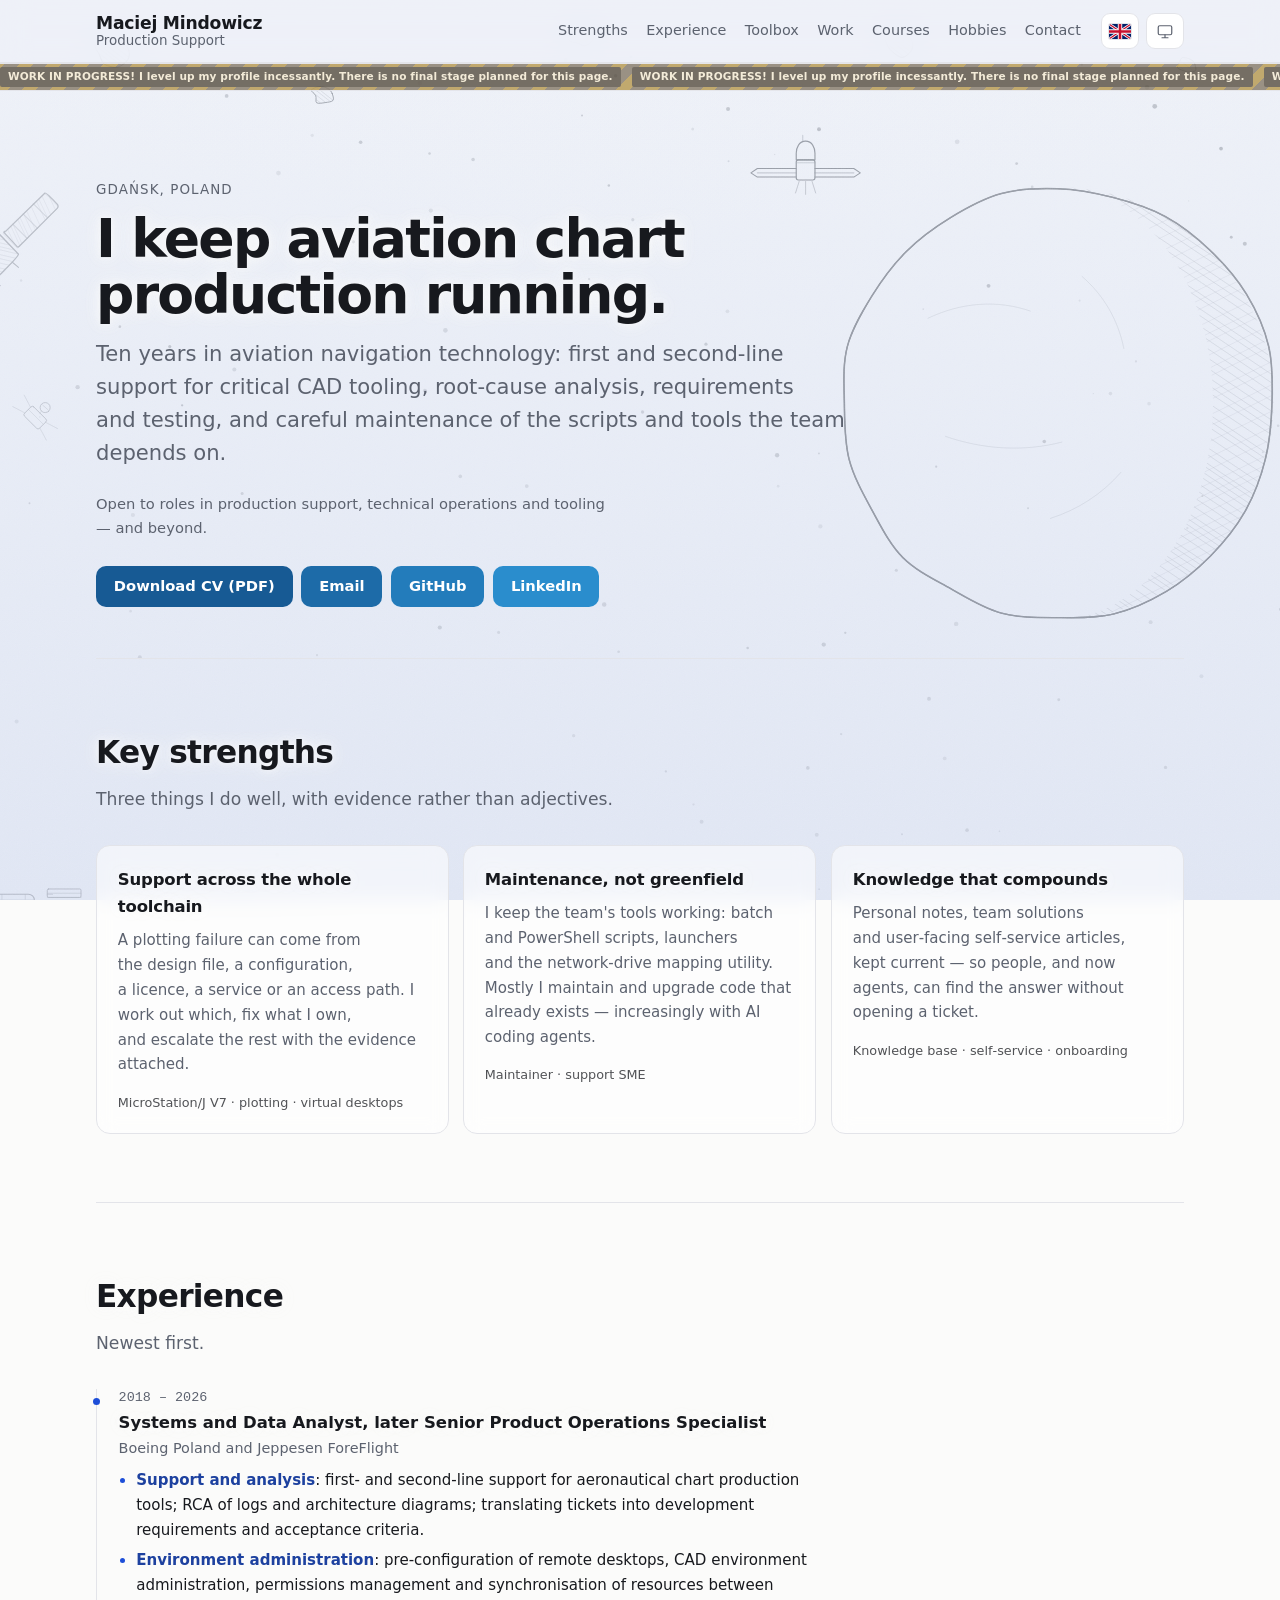
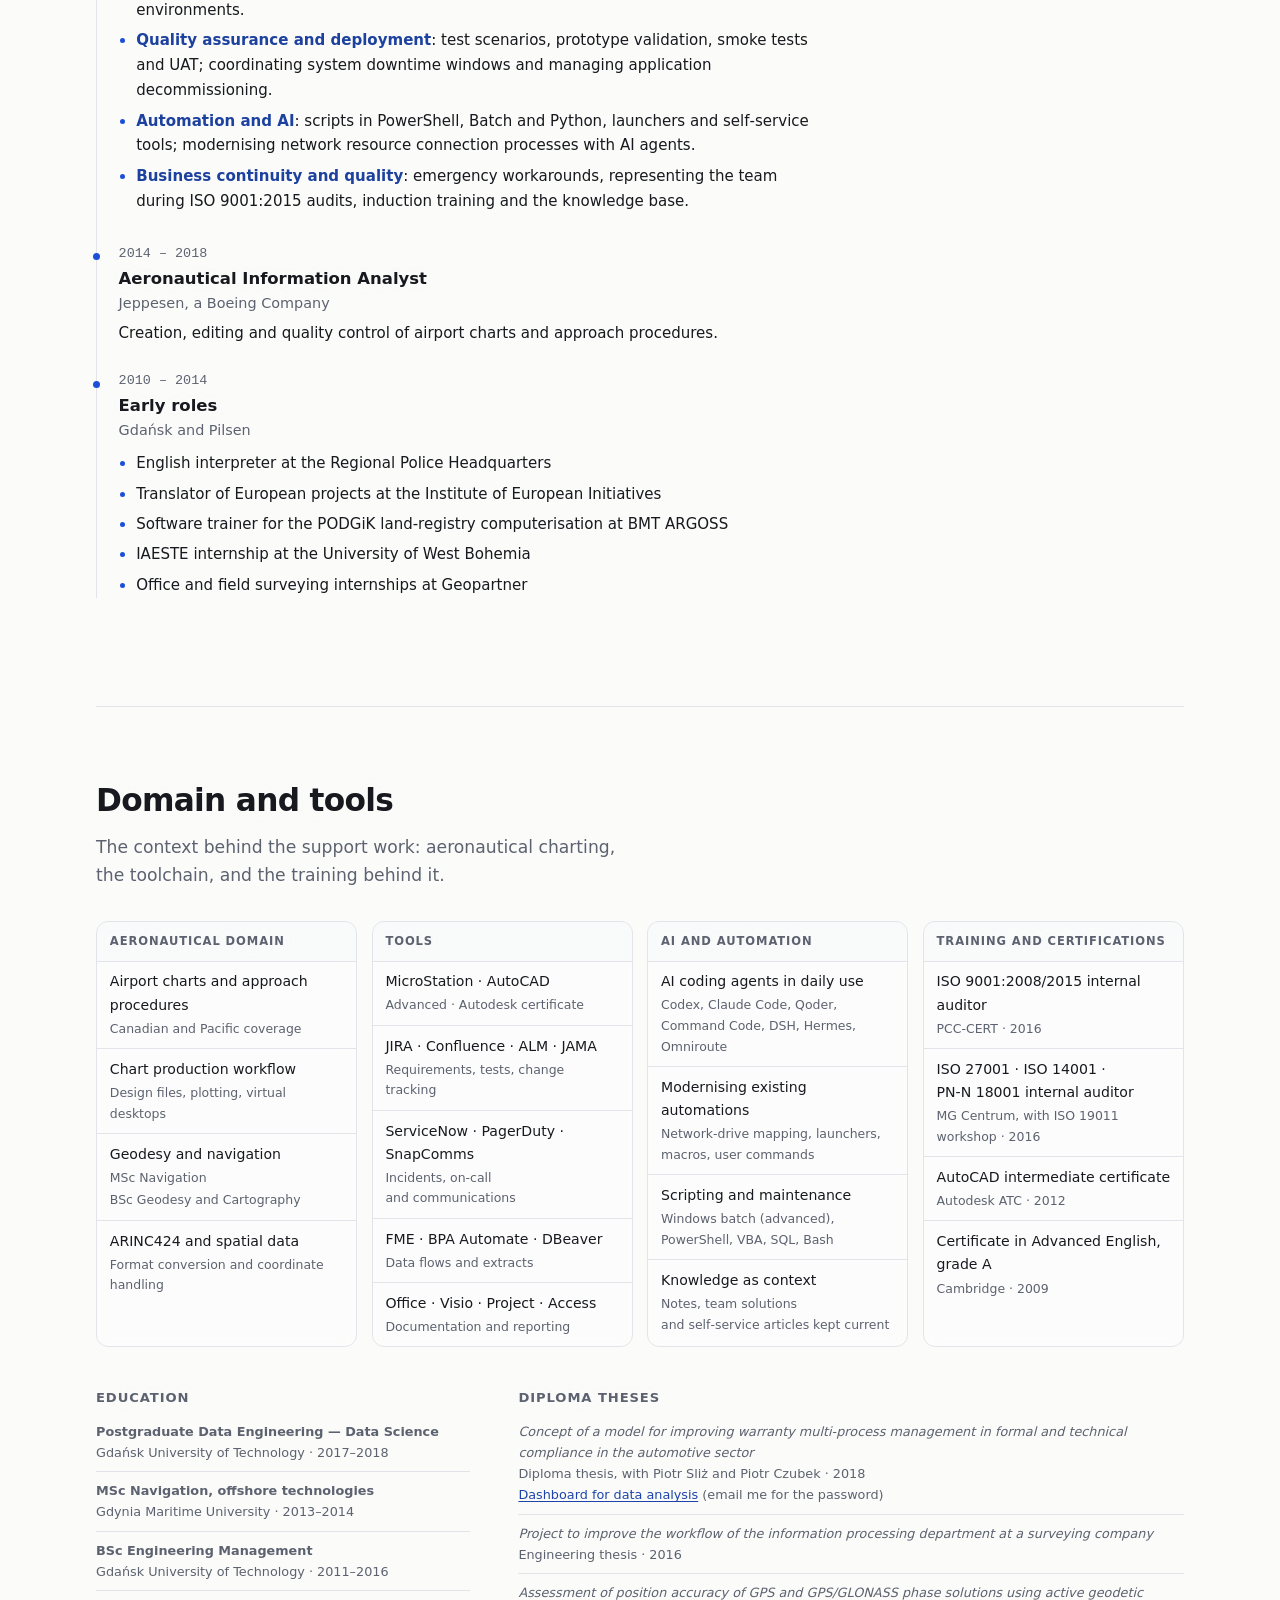
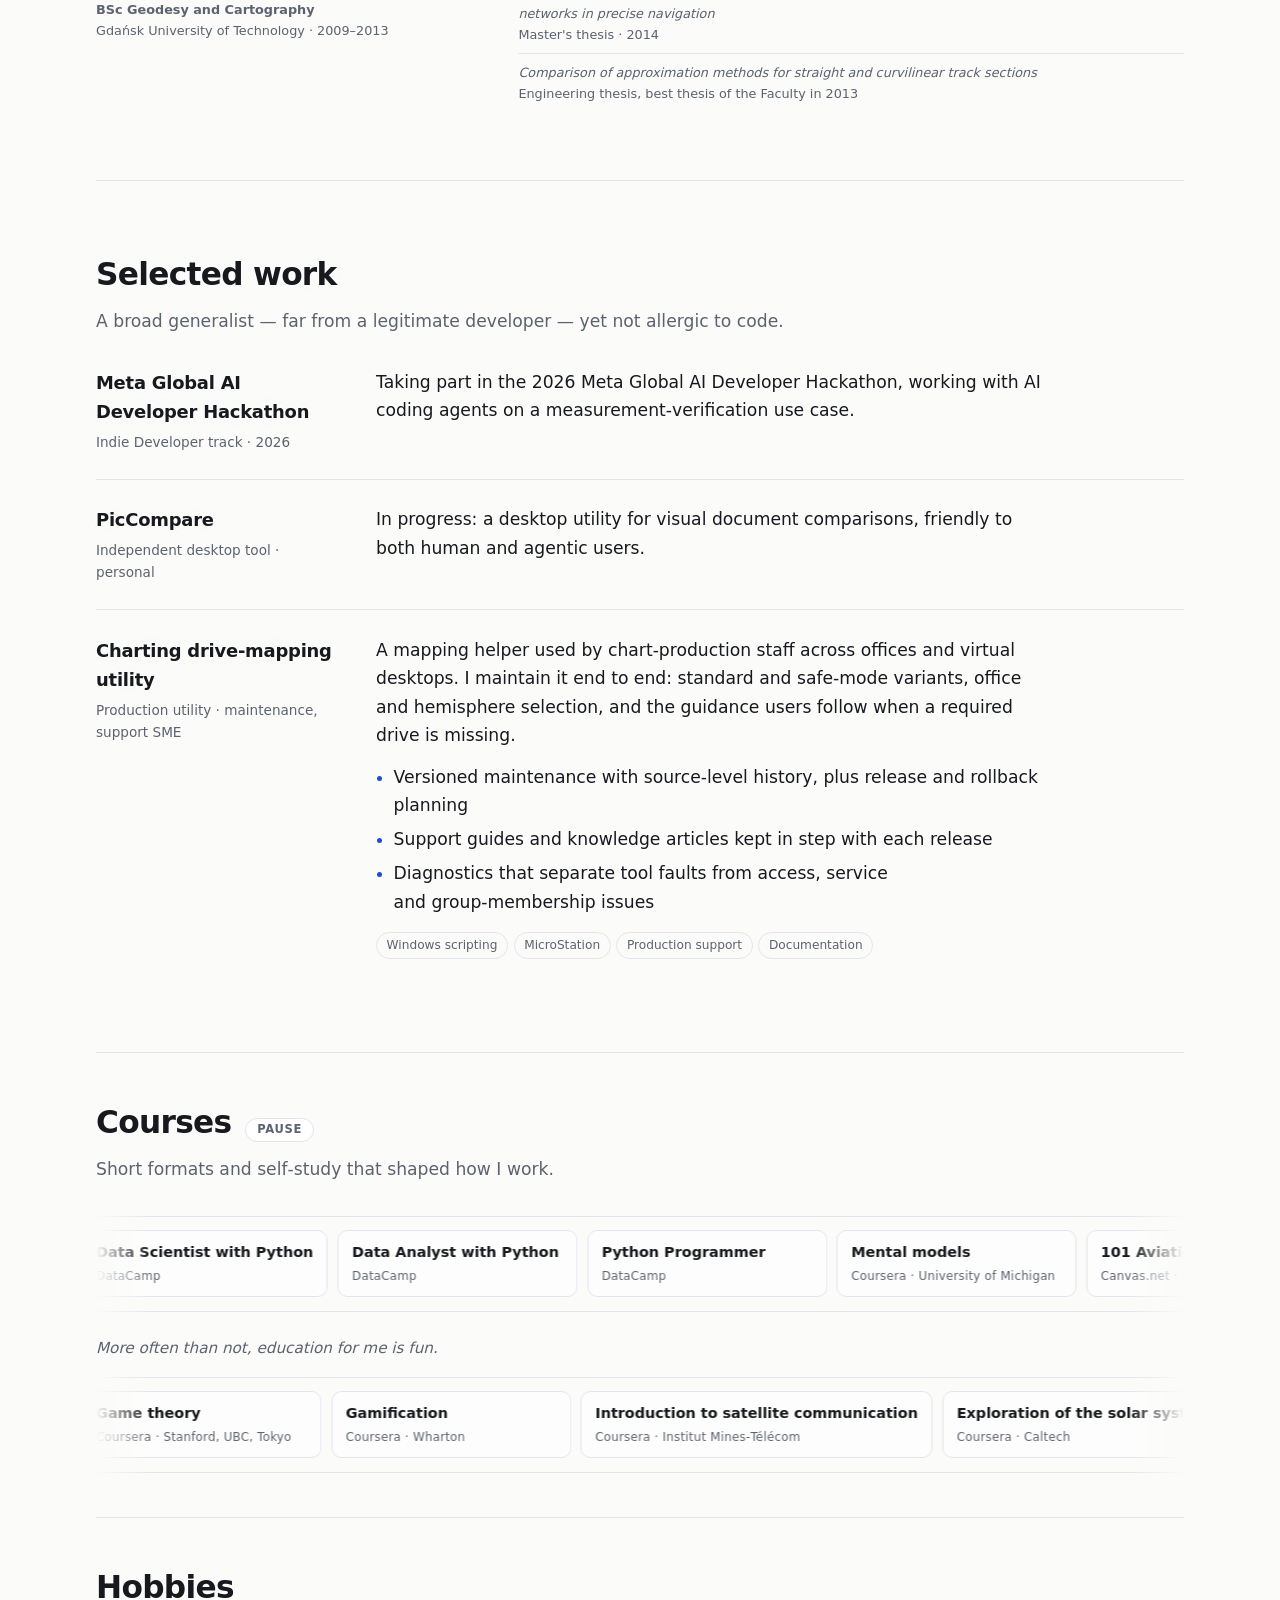
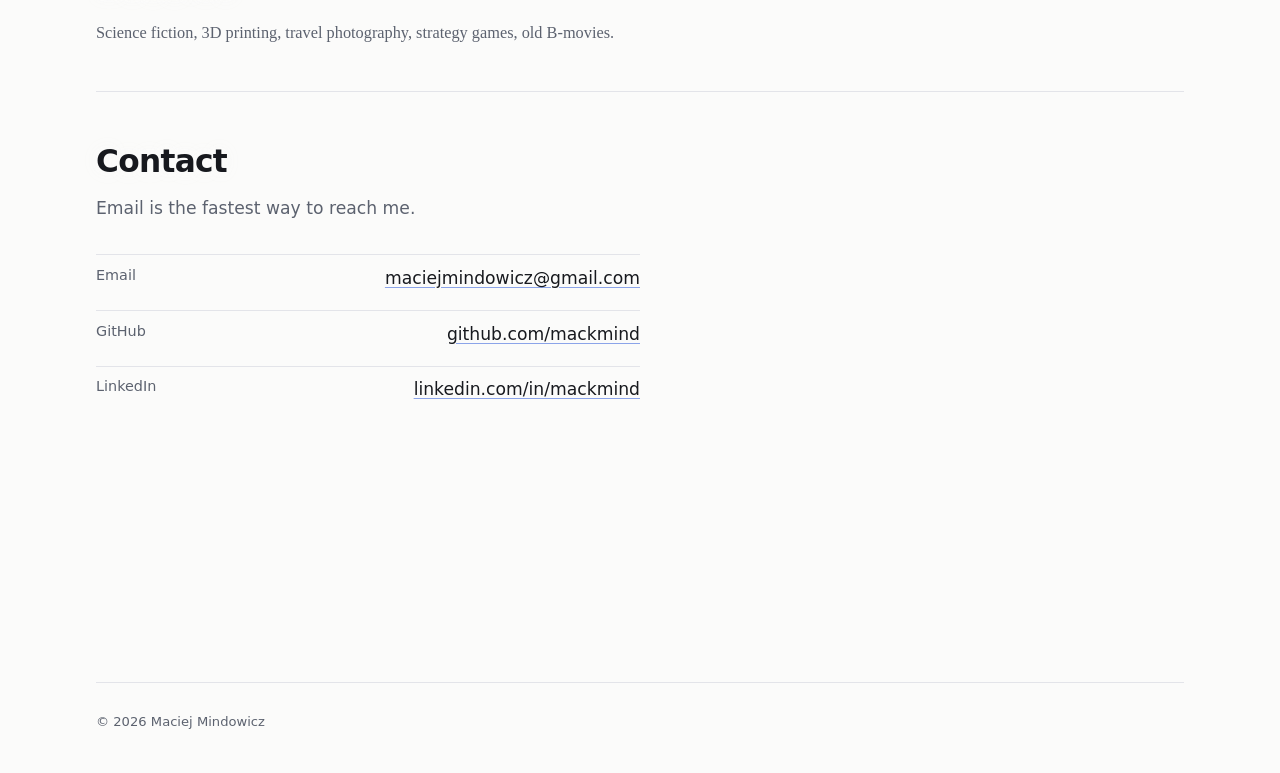
==== index.html @ 39cbfd57 "Residual light effect Co-authored-by: CommandCodeBot <noreply@commandcode.ai>" ====
<!doctype html>
<html lang="en" data-theme="auto">
<head>
<meta charset="utf-8">
<meta name="viewport" content="width=device-width, initial-scale=1">
<title>Maciej Mindowicz — Aviation Chart Production Support</title>
<meta name="description" content="Production support for aviation charting: MicroStation/J V7, plotting and virtual desktops, a production drive&#8209;mapping utility, UAT and documentation.">
<meta name="author" content="Maciej Mindowicz">
<meta name="color-scheme" content="light dark">
<link rel="canonical" href="https://mackmind.github.io/about/">
<link rel="icon" href="data:image/svg+xml,%3Csvg xmlns='http://www.w3.org/2000/svg' viewBox='0 0 64 64'%3E%3Crect width='64' height='64' rx='14' fill='%2316181d'/%3E%3Ctext x='32' y='42' font-family='system-ui,sans-serif' font-size='26' font-weight='600' fill='%23fff' text-anchor='middle'%3EMM%3C/text%3E%3C/svg%3E">
<meta property="og:type" content="website">
<meta property="og:title" content="Maciej Mindowicz — Aviation Chart Production Support">
<meta property="og:description" content="Production support for aviation charting, legacy desktop tooling, UAT and documentation.">
<meta property="og:url" content="https://mackmind.github.io/about/">
<meta name="twitter:card" content="summary">
<link rel="stylesheet" href="assets/styles.css?v=1793405749">
<script>
  try { var t = localStorage.getItem('portfolio.theme'); if (t) document.documentElement.dataset.theme = t; } catch (e) {}
  try { var l = localStorage.getItem('portfolio.lang'); if (l) document.documentElement.lang = l; } catch (e) {}
</script>
<script src="assets/app.js?v=1793405749" defer></script>
<script type="application/ld+json">
{
  "@context": "https://schema.org",
  "@type": "Person",
  "name": "Maciej Mindowicz",
  "url": "https://mackmind.github.io/about/",
  "jobTitle": "Senior Product Operations Specialist",
  "homeLocation": { "@type": "Place", "name": "Gdańsk, Poland" },
  "alumniOf": [
    { "@type": "CollegeOrUniversity", "name": "Gdynia Maritime University" },
    { "@type": "CollegeOrUniversity", "name": "Gdańsk University of Technology" }
  ],
  "sameAs": ["https://github.com/mackmind", "https://www.linkedin.com/in/mackmind/"]
}
</script>
</head>
<body>
<div class="bloom" aria-hidden="true"></div>
<div class="bg" aria-hidden="true">
  <img class="bg__layer bg__far" src="assets/panorama-far.svg?v=1793405749" alt="">
  <img class="bg__layer bg__mid" src="assets/panorama-mid.svg?v=1793405749" alt="">
  <img class="bg__layer bg__low" src="assets/panorama-low.svg?v=1793405749" alt="">
  <img class="bg__layer bg__near" src="assets/panorama-near.svg?v=1793405749" alt="">
</div>
<a class="skip" href="#main" data-i18n="skip">Skip to content</a>

<header class="site-header">
  <div class="wrap header-row">
    <a class="brand" href="#top">
      <span class="brand__name">Maciej Mindowicz</span>
      <span class="brand__role" data-i18n="brand.role">Production Support</span>
    </a>

    <nav class="nav" aria-label="Primary" data-i18n-aria="nav.label">
      <a href="#strengths" data-i18n="nav.strengths">Strengths</a>
      <a href="#experience" data-i18n="nav.experience">Experience</a>
      <a href="#toolbox" data-i18n="nav.toolbox">Toolbox</a>
      <a href="#work" data-i18n="nav.work">Work</a>
      <a href="#courses" data-i18n="nav.courses">Courses</a>
      <a href="#hobbies" data-i18n="nav.hobbies">Hobbies</a>
      <a href="#contact" data-i18n="nav.contact">Contact</a>
    </nav>

    <div class="controls">
      <button class="ctrl ctrl--flag" id="lang-toggle" type="button" aria-label="Switch to Polish" aria-pressed="false">
        <svg class="flag flag--pl" viewBox="0 0 22 15" aria-hidden="true">
          <rect width="22" height="7.5" fill="#ffffff"/>
          <rect y="7.5" width="22" height="7.5" fill="#dc143c"/>
        </svg>
        <svg class="flag flag--en" viewBox="0 0 22 15" aria-hidden="true">
          <defs><clipPath id="enFlagClip"><rect width="22" height="15" rx="2"/></clipPath></defs>
          <g clip-path="url(#enFlagClip)">
            <rect width="22" height="15" fill="#012169"/>
            <path d="M0 0L22 15M22 0L0 15" stroke="#ffffff" stroke-width="2.8"/>
            <path d="M0 0L22 15M22 0L0 15" stroke="#c8102e" stroke-width="1.2"/>
            <path d="M11 0V15M0 7.5H22" stroke="#ffffff" stroke-width="4.4"/>
            <path d="M11 0V15M0 7.5H22" stroke="#c8102e" stroke-width="2.6"/>
          </g>
        </svg>
      </button>
      <button class="ctrl ctrl--icon" id="theme-toggle" type="button" aria-label="Theme: system">
        <svg class="icon icon--auto" viewBox="0 0 24 24" aria-hidden="true"><rect x="3" y="5" width="18" height="12" rx="2"/><path d="M8 21h8M12 17v4"/></svg>
        <svg class="icon icon--light" viewBox="0 0 24 24" aria-hidden="true"><circle cx="12" cy="12" r="4"/><path d="M12 2v2M12 20v2M2 12h2M20 12h2M4.9 4.9l1.4 1.4M17.7 17.7l1.4 1.4M19.1 4.9l-1.4 1.4M6.3 17.7l-1.4 1.4"/></svg>
        <svg class="icon icon--dark" viewBox="0 0 24 24" aria-hidden="true"><path d="M20 14.5A8.5 8.5 0 1 1 9.5 4a7 7 0 0 0 10.5 10.5Z"/></svg>
      </button>
    </div>
  </div>
</header>

<div class="wip" role="status">
  <span class="sr-only" data-i18n="wip.text.sr">Work in progress! I level up my profile incessantly. There is no final stage planned for this page.</span>
  <div class="wip__tape" aria-hidden="true">
    <span data-i18n="wip.text">WORK IN PROGRESS! I level up my profile incessantly. There is no final stage planned for this page.</span>
    <span data-i18n="wip.text">WORK IN PROGRESS! I level up my profile incessantly. There is no final stage planned for this page.</span>
    <span data-i18n="wip.text">WORK IN PROGRESS! I level up my profile incessantly. There is no final stage planned for this page.</span>
    <span data-i18n="wip.text">WORK IN PROGRESS! I level up my profile incessantly. There is no final stage planned for this page.</span>
  </div>
</div>

<main id="main">
  <section class="hero wrap" id="top">
    <p class="eyebrow" data-i18n="hero.eyebrow">Gdańsk, Poland</p>
    <h1 data-i18n="hero.title">I keep aviation chart production running.</h1>
    <p class="lead" data-i18n="hero.lead">
      Ten years in aviation navigation technology: first and&nbsp;second&#8209;line support
      for critical CAD tooling, root&#8209;cause analysis, requirements and&nbsp;testing,
      and&nbsp;careful maintenance of the&nbsp;scripts and&nbsp;tools the&nbsp;team depends on.
    </p>
    <p class="hero__note" data-i18n="hero.note">
      Open to roles in production support, technical operations and&nbsp;tooling —&nbsp;and&nbsp;beyond.
    </p>

    <div class="actions">
      <a class="btn btn--c1" id="cv-link" href="assets/cv-en.pdf" download="CV-Maciej-Mindowicz-EN.pdf" data-i18n="hero.cv">Download CV (PDF)</a>
      <a class="btn btn--c2" href="mailto:maciejmindowicz@gmail.com" data-i18n="hero.email">Email</a>
      <a class="btn btn--c3" href="https://github.com/mackmind" rel="me">GitHub</a>
      <a class="btn btn--c4" href="https://www.linkedin.com/in/mackmind/" rel="me">LinkedIn</a>
    </div>
  </section>

  <section class="section wrap" id="strengths" aria-labelledby="strengths-title">
    <header class="section__head">
      <h2 id="strengths-title" data-i18n="strengths.title">Key strengths</h2>
      <p data-i18n="strengths.intro">Three things I do well, with evidence rather than adjectives.</p>
    </header>

    <div class="grid">
      <article class="card">
        <h3 data-i18n="strength.1.title">Support across the&nbsp;whole toolchain</h3>
        <p data-i18n="strength.1.body">
          A&nbsp;plotting failure can come from the&nbsp;design file, a&nbsp;configuration, a&nbsp;licence,
          a&nbsp;service or&nbsp;an&nbsp;access path. I work out which, fix what I own, and&nbsp;escalate
          the&nbsp;rest with the&nbsp;evidence attached.
        </p>
        <p class="card__meta" data-i18n="strength.1.meta">MicroStation/J V7 · plotting · virtual desktops</p>
      </article>

      <article class="card">
        <h3 data-i18n="strength.2.title">Maintenance, not greenfield</h3>
        <p data-i18n="strength.2.body">
          I keep the&nbsp;team's tools working: batch and&nbsp;PowerShell scripts, launchers
          and&nbsp;the&nbsp;network&#8209;drive mapping utility. Mostly I maintain and&nbsp;upgrade code
          that already exists —&nbsp;increasingly with AI coding agents.
        </p>
        <p class="card__meta" data-i18n="strength.2.meta">Maintainer · support SME</p>
      </article>

      <article class="card">
        <h3 data-i18n="strength.3.title">Knowledge that compounds</h3>
        <p data-i18n="strength.3.body">
          Personal notes, team solutions and&nbsp;user&#8209;facing self&#8209;service articles, kept
          current —&nbsp;so people, and&nbsp;now agents, can find the&nbsp;answer without opening
          a&nbsp;ticket.
        </p>
        <p class="card__meta" data-i18n="strength.3.meta">Knowledge base · self&#8209;service · onboarding</p>
      </article>
    </div>
  </section>

  <section class="section wrap" id="experience" aria-labelledby="experience-title">
    <header class="section__head">
      <h2 id="experience-title" data-i18n="experience.title">Experience</h2>
      <p data-i18n="experience.intro">Newest first.</p>
    </header>

    <ol class="timeline">
      <li>
        <p class="timeline__when" data-i18n="exp.1.when">2018&nbsp;–&nbsp;2026</p>
        <h3 data-i18n="exp.1.role">Systems and&nbsp;Data Analyst, later Senior Product Operations Specialist</h3>
        <p class="timeline__org" data-i18n="exp.1.org">Boeing Poland and&nbsp;Jeppesen ForeFlight</p>
        <ul class="plain">
          <li><span class="li-label" data-i18n="exp.1.b1.label">Support and&nbsp;analysis</span><span data-i18n="exp.1.b1.text">: first&#8209;&nbsp;and&nbsp;second&#8209;line support for aeronautical chart production tools; RCA of logs and&nbsp;architecture diagrams; translating tickets into development requirements and&nbsp;acceptance criteria.</span></li>
          <li><span class="li-label" data-i18n="exp.1.b2.label">Environment administration</span><span data-i18n="exp.1.b2.text">: pre&#8209;configuration of remote desktops, CAD environment administration, permissions management and&nbsp;synchronisation of resources between environments.</span></li>
          <li><span class="li-label" data-i18n="exp.1.b3.label">Quality assurance and&nbsp;deployment</span><span data-i18n="exp.1.b3.text">: test scenarios, prototype validation, smoke tests and&nbsp;UAT; coordinating system downtime windows and&nbsp;managing application decommissioning.</span></li>
          <li><span class="li-label" data-i18n="exp.1.b4.label">Automation and&nbsp;AI</span><span data-i18n="exp.1.b4.text">: scripts in PowerShell, Batch and&nbsp;Python, launchers and&nbsp;self&#8209;service tools; modernising network resource connection processes with AI agents.</span></li>
          <li><span class="li-label" data-i18n="exp.1.b5.label">Business continuity and&nbsp;quality</span><span data-i18n="exp.1.b5.text">: emergency workarounds, representing the&nbsp;team during ISO 9001:2015 audits, induction training and&nbsp;the&nbsp;knowledge base.</span></li>
        </ul>
      </li>
      <li>
        <p class="timeline__when" data-i18n="exp.2.when">2014&nbsp;–&nbsp;2018</p>
        <h3 data-i18n="exp.2.role">Aeronautical Information Analyst</h3>
        <p class="timeline__org" data-i18n="exp.2.org">Jeppesen, a&nbsp;Boeing Company</p>
        <p class="single-line" data-i18n="exp.2.body">Creation, editing and&nbsp;quality control of airport charts and&nbsp;approach procedures.</p>
      </li>
      <li>
        <p class="timeline__when" data-i18n="exp.3.when">2010&nbsp;–&nbsp;2014</p>
        <h3 data-i18n="exp.3.role">Early roles</h3>
        <p class="timeline__org" data-i18n="exp.3.org">Gdańsk and&nbsp;Pilsen</p>
        <ul class="plain">
          <li data-i18n="exp.3.b1">English interpreter at the&nbsp;Regional Police Headquarters</li>
          <li data-i18n="exp.3.b2">Translator of European projects at the&nbsp;Institute of European Initiatives</li>
          <li data-i18n="exp.3.b3">Software trainer for the&nbsp;PODGiK land&#8209;registry computerisation at BMT ARGOSS</li>
          <li data-i18n="exp.3.b4">IAESTE internship at the&nbsp;University of West Bohemia</li>
          <li data-i18n="exp.3.b5">Office and&nbsp;field surveying internships at Geopartner</li>
        </ul>
      </li>
    </ol>
  </section>

  <section class="section wrap" id="toolbox" aria-labelledby="toolbox-title">
    <header class="section__head">
      <h2 id="toolbox-title" data-i18n="toolbox.title">Domain and&nbsp;tools</h2>
      <p data-i18n="toolbox.intro">The&nbsp;context behind the&nbsp;support work: aeronautical charting, the&nbsp;toolchain, and&nbsp;the&nbsp;training behind it.</p>
    </header>

    <div class="tables">
      <section class="table" aria-labelledby="domain-label">
        <h3 class="table__head" id="domain-label" data-i18n="toolbox.domain.label">Aeronautical domain</h3>
        <ul class="table__rows">
          <li>
            <span class="table__term" data-i18n="toolbox.domain.1">Airport charts and&nbsp;approach procedures</span>
            <span class="table__note" data-i18n="toolbox.domain.1.meta">Canadian and&nbsp;Pacific coverage</span>
          </li>
          <li>
            <span class="table__term" data-i18n="toolbox.domain.2">Chart production workflow</span>
            <span class="table__note" data-i18n="toolbox.domain.2.meta">Design files, plotting, virtual desktops</span>
          </li>
          <li>
            <span class="table__term" data-i18n="toolbox.domain.3">Geodesy and&nbsp;navigation</span>
            <span class="table__note" data-i18n="toolbox.domain.3.meta">MSc Navigation</span>
            <span class="table__note" data-i18n="toolbox.domain.3.meta2">BSc Geodesy and&nbsp;Cartography</span>
          </li>
          <li>
            <span class="table__term" data-i18n="toolbox.domain.4">ARINC424 and&nbsp;spatial data</span>
            <span class="table__note" data-i18n="toolbox.domain.4.meta">Format conversion and&nbsp;coordinate handling</span>
          </li>
        </ul>
      </section>

      <section class="table" aria-labelledby="tools-label">
        <h3 class="table__head" id="tools-label" data-i18n="toolbox.tools.label">Tools</h3>
        <ul class="table__rows">
          <li>
            <span class="table__term" data-i18n="toolbox.tools.1">MicroStation · AutoCAD</span>
            <span class="table__note" data-i18n="toolbox.tools.1.meta">Advanced · Autodesk certificate</span>
          </li>
          <li>
            <span class="table__term" data-i18n="toolbox.tools.2">JIRA · Confluence · ALM · JAMA</span>
            <span class="table__note" data-i18n="toolbox.tools.2.meta">Requirements, tests, change tracking</span>
          </li>
          <li>
            <span class="table__term" data-i18n="toolbox.tools.3">ServiceNow · PagerDuty · SnapComms</span>
            <span class="table__note" data-i18n="toolbox.tools.3.meta">Incidents, on&#8209;call and&nbsp;communications</span>
          </li>
          <li>
            <span class="table__term" data-i18n="toolbox.tools.4">FME · BPA Automate · DBeaver</span>
            <span class="table__note" data-i18n="toolbox.tools.4.meta">Data flows and&nbsp;extracts</span>
          </li>
          <li>
            <span class="table__term" data-i18n="toolbox.tools.5">Office · Visio · Project · Access</span>
            <span class="table__note" data-i18n="toolbox.tools.5.meta">Documentation and&nbsp;reporting</span>
          </li>
        </ul>
      </section>

      <section class="table" aria-labelledby="ai-label">
        <h3 class="table__head" id="ai-label" data-i18n="toolbox.ai.label">AI and&nbsp;automation</h3>
        <ul class="table__rows">
          <li>
            <span class="table__term" data-i18n="toolbox.ai.1">AI coding agents in daily use</span>
            <span class="table__note" data-i18n="toolbox.ai.1.meta">Codex, Claude Code, Qoder, Command Code, DSH, Hermes, Omniroute</span>
          </li>
          <li>
            <span class="table__term" data-i18n="toolbox.ai.2">Modernising existing automations</span>
            <span class="table__note" data-i18n="toolbox.ai.2.meta">Network&#8209;drive mapping, launchers, macros, user commands</span>
          </li>
          <li>
            <span class="table__term" data-i18n="toolbox.ai.3">Scripting and&nbsp;maintenance</span>
            <span class="table__note" data-i18n="toolbox.ai.3.meta">Windows batch (advanced), PowerShell, VBA, SQL, Bash</span>
          </li>
          <li>
            <span class="table__term" data-i18n="toolbox.ai.4">Knowledge as context</span>
            <span class="table__note" data-i18n="toolbox.ai.4.meta">Notes, team solutions and&nbsp;self&#8209;service articles kept current</span>
          </li>
        </ul>
      </section>

      <section class="table" aria-labelledby="training-label">
        <h3 class="table__head" id="training-label" data-i18n="toolbox.training.label">Training and&nbsp;certifications</h3>
        <ul class="table__rows">
          <li>
            <span class="table__term" data-i18n="toolbox.training.1">ISO 9001:2008/2015 internal auditor</span>
            <span class="table__note" data-i18n="toolbox.training.1.meta">PCC&#8209;CERT · 2016</span>
          </li>
          <li>
            <span class="table__term" data-i18n="toolbox.training.2">ISO 27001 · ISO 14001 · PN&#8209;N&nbsp;18001 internal auditor</span>
            <span class="table__note" data-i18n="toolbox.training.2.meta">MG Centrum, with ISO 19011 workshop · 2016</span>
          </li>
          <li>
            <span class="table__term" data-i18n="toolbox.training.3">AutoCAD intermediate certificate</span>
            <span class="table__note" data-i18n="toolbox.training.3.meta">Autodesk ATC · 2012</span>
          </li>
          <li>
            <span class="table__term" data-i18n="toolbox.training.4">Certificate in Advanced English, grade A</span>
            <span class="table__note" data-i18n="toolbox.training.4.meta">Cambridge · 2009</span>
          </li>
        </ul>
      </section>
    </div>

    <div class="subgrid">
      <section aria-labelledby="edu-label">
        <h3 id="edu-label" data-i18n="edu.label">Education</h3>
        <ul>
          <li>
            <span data-i18n="edu.4.degree">Postgraduate Data Engineering —&nbsp;Data Science</span>
            <span data-i18n="edu.4.school">Gdańsk University of Technology · 2017–2018</span>
          </li>
          <li>
            <span data-i18n="edu.1.degree">MSc Navigation, offshore technologies</span>
            <span data-i18n="edu.1.school">Gdynia Maritime University · 2013–2014</span>
          </li>
          <li>
            <span data-i18n="edu.3.degree">BSc Engineering Management</span>
            <span data-i18n="edu.3.school">Gdańsk University of Technology · 2011–2016</span>
          </li>
          <li>
            <span data-i18n="edu.2.degree">BSc Geodesy and&nbsp;Cartography</span>
            <span data-i18n="edu.2.school">Gdańsk University of Technology · 2009–2013</span>
          </li>
        </ul>
      </section>

      <section aria-labelledby="pub-label">
        <h3 id="pub-label" data-i18n="pub.label">Diploma theses</h3>
        <ul>
          <li>
            <span data-i18n="pub.1">Concept of a&nbsp;model for improving warranty multi&#8209;process management in formal and&nbsp;technical compliance in the&nbsp;automotive sector</span>
            <span class="meta-line">
              <span data-i18n="pub.1.meta">Diploma thesis, with Piotr Sliż and&nbsp;Piotr Czubek · 2018</span>
            </span>
            <span class="meta-line meta-line--aside">
              <a data-i18n="pub.1.link" href="https://overpayment-dashboard.onrender.com/" target="_blank" rel="noopener noreferrer">Dashboard for data analysis</a>
              <span data-i18n="pub.1.note">(email me for the&nbsp;password)</span>
            </span>
          </li>
          <li>
            <span data-i18n="pub.2">Project to improve the&nbsp;workflow of the&nbsp;information processing department at a&nbsp;surveying company</span>
            <span data-i18n="pub.2.meta">Engineering thesis · 2016</span>
          </li>
          <li>
            <span data-i18n="pub.3">Assessment of position accuracy of GPS and&nbsp;GPS/GLONASS phase solutions using active geodetic networks in precise navigation</span>
            <span data-i18n="pub.3.meta">Master's thesis · 2014</span>
          </li>
          <li>
            <span data-i18n="pub.4">Comparison of approximation methods for straight and&nbsp;curvilinear track sections</span>
            <span data-i18n="pub.4.meta">Engineering thesis, best thesis of the&nbsp;Faculty in 2013</span>
          </li>
        </ul>
      </section>
    </div>
  </section>

  <section class="section wrap" id="work" aria-labelledby="work-title">
    <header class="section__head">
      <h2 id="work-title" data-i18n="work.title">Selected work</h2>
      <p class="wide" data-i18n="work.intro">A&nbsp;broad generalist —&nbsp;far from a&nbsp;legitimate developer —&nbsp;yet not allergic to code.</p>
    </header>

    <article class="project">
      <div class="project__head">
        <h3>Meta Global AI Developer Hackathon</h3>
        <p class="project__role" data-i18n="work.3.role">Indie Developer track · 2026</p>
      </div>
      <div class="project__body">
        <p data-i18n="work.3.body">
          Taking part in the&nbsp;2026 Meta Global AI Developer Hackathon, working
          with AI coding agents on a&nbsp;measurement&#8209;verification use case.
        </p>
      </div>
    </article>

    <article class="project">
      <div class="project__head">
        <h3>PicCompare</h3>
        <p class="project__role" data-i18n="work.2.role">Independent desktop tool · personal</p>
      </div>
      <div class="project__body">
        <p data-i18n="work.2.body">
          In progress: a&nbsp;desktop utility for visual document comparisons, friendly
          to both human and&nbsp;agentic users.
        </p>
      </div>
    </article>

    <article class="project">
      <div class="project__head">
        <h3 data-i18n="work.1.title">Charting drive&#8209;mapping utility</h3>
        <p class="project__role" data-i18n="work.1.role">Production utility · maintenance, support SME</p>
      </div>
      <div class="project__body">
        <p data-i18n="work.1.body">
          A&nbsp;mapping helper used by chart&#8209;production staff across offices and&nbsp;virtual
          desktops. I maintain it end to end: standard and&nbsp;safe&#8209;mode variants, office
          and&nbsp;hemisphere selection, and&nbsp;the&nbsp;guidance users follow when a&nbsp;required
          drive is missing.
        </p>
        <ul class="plain">
          <li data-i18n="work.1.b1">Versioned maintenance with source&#8209;level history, plus release and&nbsp;rollback planning</li>
          <li data-i18n="work.1.b2">Support guides and&nbsp;knowledge articles kept in step with each release</li>
          <li data-i18n="work.1.b3">Diagnostics that separate tool faults from access, service and&nbsp;group&#8209;membership issues</li>
        </ul>
        <p class="tags"><span>Windows scripting</span><span>MicroStation</span><span>Production support</span><span>Documentation</span></p>
      </div>
    </article>
  </section>

  <section class="section wrap" id="courses" aria-labelledby="courses-title">
    <header class="section__head">
      <div class="head-inline">
        <h2 id="courses-title" data-i18n="courses.title">Courses</h2>
        <button class="marquee__toggle" id="marquee-toggle" type="button" aria-pressed="false">Play</button>
      </div>
      <p class="wide" data-i18n="courses.intro">Short formats and&nbsp;self&#8209;study that shaped how I work.</p>
    </header>

    <div class="marquee" role="group" aria-label="Courses" data-i18n-aria="courses.title">
      <ul class="marquee__track">
        <li>
          <span class="marquee__title" data-i18n="flow.1.title">Data Scientist with Python</span>
          <span class="marquee__meta" data-i18n="flow.1.meta">DataCamp</span>
        </li>
        <li>
          <span class="marquee__title" data-i18n="flow.2.title">Data Analyst with Python</span>
          <span class="marquee__meta" data-i18n="flow.2.meta">DataCamp</span>
        </li>
        <li>
          <span class="marquee__title" data-i18n="flow.3.title">Python Programmer</span>
          <span class="marquee__meta" data-i18n="flow.3.meta">DataCamp</span>
        </li>
        <li>
          <span class="marquee__title" data-i18n="flow.4.title">Mental models</span>
          <span class="marquee__meta" data-i18n="flow.4.meta">Coursera · University of Michigan</span>
        </li>
        <li>
          <span class="marquee__title" data-i18n="flow.5.title">101 Aviation</span>
          <span class="marquee__meta" data-i18n="flow.5.meta">Canvas.net · Embry&#8209;Riddle Aeronautical University</span>
        </li>
        <li>
          <span class="marquee__title" data-i18n="flow.6.title">Crucial Conversations</span>
          <span class="marquee__meta" data-i18n="flow.6.meta">Jeppesen</span>
        </li>
      </ul>
    </div>

    <p class="fun-line" data-i18n="courses.fun">More often than not, education for me is fun.</p>

    <div class="marquee" role="group" aria-label="Recreational courses" data-i18n-aria="courses.recreational">
      <ul class="marquee__track">
        <li>
          <span class="marquee__title" data-i18n="flow.7.title">Game theory</span>
          <span class="marquee__meta" data-i18n="flow.7.meta">Coursera · Stanford, UBC, Tokyo</span>
        </li>
        <li>
          <span class="marquee__title" data-i18n="flow.8.title">Gamification</span>
          <span class="marquee__meta" data-i18n="flow.8.meta">Coursera · Wharton</span>
        </li>
        <li>
          <span class="marquee__title" data-i18n="flow.9.title">Introduction to satellite communication</span>
          <span class="marquee__meta" data-i18n="flow.9.meta">Coursera · Institut Mines&#8209;Télécom</span>
        </li>
        <li>
          <span class="marquee__title" data-i18n="flow.10.title">Exploration of the&nbsp;solar system</span>
          <span class="marquee__meta" data-i18n="flow.10.meta">Coursera · Caltech</span>
        </li>
        <li>
          <span class="marquee__title" data-i18n="flow.11.title">Emotional intelligence (EQ)</span>
          <span class="marquee__meta" data-i18n="flow.11.meta">Net Akademia</span>
        </li>
        <li>
          <span class="marquee__title" data-i18n="flow.12.title">NLP —&nbsp;neuro&#8209;linguistic programming</span>
          <span class="marquee__meta" data-i18n="flow.12.meta">Net Akademia</span>
        </li>
        <li>
          <span class="marquee__title" data-i18n="flow.13.title">Speed reading and&nbsp;accelerated learning</span>
          <span class="marquee__meta" data-i18n="flow.13.meta">MG Centrum</span>
        </li>
      </ul>
    </div>
  </section>

  <section class="section wrap" id="hobbies" aria-labelledby="hobbies-title">
    <header class="section__head">
      <h2 id="hobbies-title" data-i18n="hobbies.title">Hobbies</h2>
    </header>
    <p class="interests" data-i18n="hobbies.text">Science fiction, 3D printing, travel photography, strategy games, old B&#8209;movies.</p>
  </section>

  <section class="section wrap" id="contact" aria-labelledby="contact-title">
    <header class="section__head">
      <h2 id="contact-title" data-i18n="contact.title">Contact</h2>
      <p data-i18n="contact.intro">Email is the&nbsp;fastest way to reach me.</p>
    </header>
    <ul class="contact-list">
      <li><span data-i18n="contact.email">Email</span><a href="mailto:maciejmindowicz@gmail.com">maciejmindowicz@gmail.com</a></li>
      <li><span data-i18n="contact.github">GitHub</span><a href="https://github.com/mackmind" rel="me">github.com/mackmind</a></li>
      <li><span data-i18n="contact.linkedin">LinkedIn</span><a href="https://www.linkedin.com/in/mackmind/" rel="me">linkedin.com/in/mackmind</a></li>
    </ul>
  </section>
</main>

<div class="lights" aria-hidden="true">
  <span class="lights__dot"></span>
  <span class="lights__dot"></span>
  <span class="lights__dot"></span>
  <span class="lights__dot"></span>
</div>

<footer class="site-footer wrap">
  <p>© <span id="year">2026</span> Maciej Mindowicz</p>
</footer>
</body>
</html>
---- assets/styles.css ----
:root {
  color-scheme: light;
  --bg: #fbfbfa;
  --surface: #ffffff;
  --surface-2: #f4f5f7;
  --text: #17191e;
  --muted: #5c626f;
  --line: #e3e4e9;
  --accent: #1d4ed8;
  --accent-ink: #ffffff;
  --sky-a: #eef1f8;
  --sky-b: #dfe5f3;
  --sky-angle: 180deg;
  --surface: #ffffff;
  --text-glow: 0 0 18px rgba(251, 251, 250, 0.92), 0 0 6px rgba(251, 251, 250, 0.72);
  --tape-stripe: #b99c56;
  --tape-gap: #8b8070;
  --tape-chip: #5f574a;
  --tape-ink: #f4ead2;
  --radius: 14px;
  --wrap: 68rem;
  --font: ui-sans-serif, system-ui, -apple-system, "Segoe UI", Roboto, "Helvetica Neue", Arial, sans-serif;
  --mono: ui-monospace, SFMono-Regular, "SF Mono", Menlo, Consolas, monospace;
  --step--1: clamp(0.78rem, 0.76rem + 0.1vw, 0.85rem);
  --step-0: clamp(1rem, 0.97rem + 0.15vw, 1.075rem);
  --step-1: clamp(1.12rem, 1.04rem + 0.4vw, 1.32rem);
  --step-2: clamp(1.45rem, 1.25rem + 1vw, 1.95rem);
  --step-3: clamp(2.1rem, 1.45rem + 2.6vw, 3.35rem);
}

:root[data-theme="dark"] {
  color-scheme: dark;
  --bg: #0e1014;
  --surface: #151821;
  --surface-2: #1b1f2a;
  --text: #eceef3;
  --muted: #a3aab8;
  --line: #272c38;
  --accent: #8fb0ff;
  --accent-ink: #0e1014;
  --sky-a: #06080e;
  --sky-b: #0a0f1c;
  --text-glow: 0 0 18px rgba(6, 8, 14, 0.9), 0 0 6px rgba(6, 8, 14, 0.7);
  --tape-stripe: #b3954a;
  --tape-gap: #242424;
  --tape-chip: #242424;
  --tape-ink: #d8c48f;
}

@media (prefers-color-scheme: dark) {
  :root[data-theme="auto"] {
    color-scheme: dark;
    --bg: #0e1014;
    --surface: #151821;
    --surface-2: #1b1f2a;
    --text: #eceef3;
    --muted: #a3aab8;
    --line: #272c38;
    --accent: #8fb0ff;
    --accent-ink: #0e1014;
    --sky-a: #06080e;
    --sky-b: #0a0f1c;
    --text-glow: 0 0 18px rgba(6, 8, 14, 0.9), 0 0 6px rgba(6, 8, 14, 0.7);
    --tape-stripe: #b3954a;
    --tape-gap: #242424;
    --tape-chip: #242424;
    --tape-ink: #d8c48f;
  }
}

*,
*::before,
*::after {
  box-sizing: border-box;
}

html {
  scroll-behavior: smooth;
}

@media (prefers-reduced-motion: reduce) {
  html {
    scroll-behavior: auto;
  }
}

body {
  margin: 0;
  background: var(--bg);
  color: var(--text);
  font: var(--step-0) / 1.65 var(--font);
  -webkit-font-smoothing: antialiased;
  text-rendering: optimizeLegibility;
}

.bloom {
  position: fixed;
  inset: 0;
  z-index: -1;
  pointer-events: none;
  filter: blur(52px);
  background:
    radial-gradient(32rem 22rem at 80% 12%, color-mix(in oklab, var(--accent) 10%, transparent), transparent 70%),
    radial-gradient(26rem 18rem at 18% 76%, color-mix(in oklab, var(--accent) 7%, transparent), transparent 70%);
}

.bg {
  position: fixed;
  inset: 0;
  z-index: -1;
  overflow: hidden;
  pointer-events: none;
  background:
    radial-gradient(120% 72% at 50% -18%, color-mix(in oklab, var(--sky-a) 60%, transparent), transparent 62%),
    linear-gradient(var(--sky-angle, 180deg), var(--sky-a), var(--sky-b));
}

.bg::after {
  content: "";
  position: absolute;
  inset: 0;
  background-image: url("paper.svg");
  background-size: 320px 320px;
  opacity: 0.55;
  mix-blend-mode: soft-light;
  pointer-events: none;
}

.bg__layer {
  position: absolute;
  top: 0;
  left: 0;
  width: 100%;
  will-change: transform;
}

.bg__far {
  height: 240vh;
  opacity: 0.4;
  transform: translateY(calc(var(--pan, 0) * -140vh));
}

.bg__mid {
  height: 330vh;
  opacity: 0.52;
  transform: translateY(calc(var(--pan, 0) * -230vh));
}

.bg__low {
  height: 380vh;
  opacity: 0.58;
  transform: translateY(calc(var(--pan, 0) * -280vh));
}

.bg__near {
  height: 430vh;
  opacity: 0.62;
  transform: translateY(calc(var(--pan, 0) * -330vh));
}

:root[data-theme="dark"] .bg__layer {
  filter: invert(1) sepia(0.22) saturate(0.85);
}

:root[data-theme="dark"] .bg__far {
  opacity: 0.34;
}

:root[data-theme="dark"] .bg__mid {
  opacity: 0.46;
}

:root[data-theme="dark"] .bg__low {
  opacity: 0.52;
}

:root[data-theme="dark"] .bg__near {
  opacity: 0.56;
}

@media (prefers-color-scheme: dark) {
  :root[data-theme="auto"] .bg__layer {
    filter: invert(1) sepia(0.22) saturate(0.85);
  }

  :root[data-theme="auto"] .bg__far {
    opacity: 0.34;
  }

  :root[data-theme="auto"] .bg__mid {
    opacity: 0.46;
  }

  :root[data-theme="auto"] .bg__low {
    opacity: 0.52;
  }

  :root[data-theme="auto"] .bg__near {
    opacity: 0.56;
  }
}

a {
  color: inherit;
}

h1,
h2,
h3 {
  text-shadow: var(--text-glow);
}

.wrap {
  width: min(100% - 2.25rem, var(--wrap));
  margin-inline: auto;
}

.skip {
  position: absolute;
  left: -9999px;
  top: 0;
  z-index: 10;
  padding: 0.7rem 1rem;
  background: var(--accent);
  color: var(--accent-ink);
  border-radius: 0 0 10px 0;
}

.skip:focus {
  left: 0;
}

:focus-visible {
  outline: 2px solid var(--accent);
  outline-offset: 3px;
  border-radius: 4px;
}

.site-header {
  position: sticky;
  top: 0;
  z-index: 5;
  border-bottom: 1px solid var(--line);
  background: color-mix(in oklab, var(--sky-a) 80%, transparent);
  backdrop-filter: blur(14px) saturate(1.4);
}

.lights {
  position: fixed;
  inset: 0;
  z-index: 1;
  display: none;
  pointer-events: none;
}

:root[data-dark="true"] .lights {
  display: block;
}

.lights__dot {
  position: absolute;
  top: 0;
  left: 0;
  width: 380px;
  height: 380px;
  margin: -190px 0 0 -190px;
  border-radius: 50%;
  background:
    radial-gradient(
      circle,
      rgba(255, 255, 255, 0.55) 0 0.7px,
      color-mix(in srgb, var(--light) 55%, white) 0.7px 1.6px,
      transparent 4px
    ),
    radial-gradient(
      circle,
      color-mix(in srgb, var(--light) 9%, transparent) 0 2.5px,
      transparent 15px
    ),
    radial-gradient(
      circle,
      color-mix(in srgb, var(--light) 1.6%, transparent) 0%,
      color-mix(in srgb, var(--light) 0.7%, transparent) 38%,
      transparent 62%
    );
  mix-blend-mode: screen;
  opacity: 0;
  will-change: transform;
}

.lights__dot:nth-child(1) {
  --light: #8fb6ff;
}

.lights__dot:nth-child(2) {
  --light: #4f7dff;
}

.lights__dot:nth-child(3) {
  --light: #7fd4ff;
}

.lights__dot:nth-child(4) {
  --light: #a9c9ff;
}

.wip {
  overflow: hidden;
  border-block: 1px solid var(--line);
  background: repeating-linear-gradient(-45deg, var(--tape-stripe) 0 10px, var(--tape-gap) 10px 20px);
  opacity: 0.85;
  transform: translateY(var(--wip-lag, 0px));
  will-change: transform;
}

.wip__tape {
  display: flex;
  align-items: center;
  gap: 0.7rem;
  width: max-content;
  padding-block: 0.16rem;
}

.wip__tape span {
  padding: 0.1rem 0.5rem;
  font-size: 0.66rem;
  font-weight: 600;
  letter-spacing: 0.01em;
  color: var(--tape-ink);
  background: var(--tape-chip);
  border-radius: 2px;
  white-space: nowrap;
}

@media (max-width: 40rem) {
  .wip__tape span {
    max-width: 88vw;
    white-space: normal;
  }
}

.sr-only {
  position: absolute;
  width: 1px;
  height: 1px;
  margin: -1px;
  padding: 0;
  overflow: hidden;
  clip: rect(0 0 0 0);
  white-space: nowrap;
  border: 0;
}

.interests {
  max-width: none;
  margin: 0;
  font-family: "Comic Sans MS", "Comic Sans", "Comic Neue", cursive;
  font-size: 1.02rem;
  color: var(--muted);
}

@media (min-width: 54rem) {
  .interests {
    white-space: nowrap;
  }
}

.section__head--row {
  display: flex;
  align-items: flex-start;
  justify-content: space-between;
  gap: 1rem;
}

.head-inline {
  display: flex;
  align-items: baseline;
  gap: 0.85rem;
}

.head-inline h2 {
  margin: 0;
}

.fun-line {
  margin: 1.5rem 0 1rem;
  font-size: 0.95rem;
  color: var(--muted);
  font-style: italic;
}

#edu-label + ul li > span:first-child {
  font-weight: 620;
}

#pub-label + ul li > span:first-child {
  font-style: italic;
}

.subgrid li .meta-line {
  display: block;
}

.subgrid li .meta-line span,
.subgrid li .meta-line a {
  display: inline;
}

.subgrid li .meta-line a {
  color: color-mix(in oklab, var(--accent) 78%, var(--text));
  text-decoration: underline;
  text-underline-offset: 2px;
}

.header-row {
  display: flex;
  align-items: center;
  gap: 1.25rem;
  min-height: 3.9rem;
}

.brand {
  display: flex;
  flex-direction: column;
  margin-right: auto;
  line-height: 1.2;
  text-decoration: none;
}

.brand__name {
  font-weight: 650;
  letter-spacing: -0.012em;
}

.brand__role {
  font-size: var(--step--1);
  color: var(--muted);
}

.nav {
  display: flex;
  gap: 1.15rem;
  font-size: 0.9rem;
}

.nav a {
  color: var(--muted);
  text-decoration: none;
}

.nav a:hover {
  color: var(--text);
}

.controls {
  display: flex;
  gap: 0.4rem;
}

.ctrl {
  display: inline-flex;
  align-items: center;
  justify-content: center;
  min-width: 2.4rem;
  height: 2.25rem;
  padding: 0 0.55rem;
  font: 600 0.78rem / 1 var(--font);
  letter-spacing: 0.02em;
  color: var(--muted);
  background: var(--surface);
  border: 1px solid var(--line);
  border-radius: 9px;
  cursor: pointer;
  transition: color 0.15s ease, border-color 0.15s ease;
}

.ctrl:hover {
  color: var(--text);
  border-color: color-mix(in oklab, var(--accent) 40%, var(--line));
}

.ctrl--flag {
  padding: 0 0.45rem;
}

.ctrl--flag .flag {
  display: none;
  width: 22px;
  height: 15px;
  border-radius: 2px;
  box-shadow: 0 0 0 1px var(--line);
}

html[lang="en"] .ctrl--flag .flag--en {
  display: block;
}

html[lang="pl"] .ctrl--flag .flag--pl {
  display: block;
}

.ctrl--icon {
  padding: 0;
}

.ctrl--icon .icon {
  display: none;
  width: 18px;
  height: 18px;
  fill: none;
  stroke: currentColor;
  stroke-width: 1.6;
  stroke-linecap: round;
  stroke-linejoin: round;
}

:root[data-theme="auto"] .icon--auto,
:root[data-theme="light"] .icon--light,
:root[data-theme="dark"] .icon--dark {
  display: block;
}

.hero {
  padding-block: clamp(3rem, 8vw, 5.5rem) clamp(2rem, 4vw, 3.5rem);
  scroll-margin-top: 5.5rem;
}

.eyebrow {
  margin: 0;
  font-size: var(--step--1);
  letter-spacing: 0.08em;
  text-transform: uppercase;
  color: var(--muted);
}

.hero h1 {
  max-width: 22ch;
  margin: 0.6rem 0 1rem;
  font-size: var(--step-3);
  font-weight: 680;
  line-height: 1.04;
  letter-spacing: -0.032em;
  text-wrap: balance;
}

.lead {
  max-width: 56ch;
  margin: 0 0 1.4rem;
  font-size: var(--step-1);
  line-height: 1.55;
  color: var(--muted);
  text-wrap: pretty;
}

.hero__note {
  max-width: 60ch;
  margin: 0 0 1.6rem;
  font-size: 0.92rem;
  color: var(--muted);
}

.actions {
  display: flex;
  flex-wrap: wrap;
  gap: 0.55rem;
}

.btn {
  display: inline-flex;
  align-items: center;
  height: 2.55rem;
  padding: 0 1.05rem;
  font-size: 0.92rem;
  font-weight: 560;
  text-decoration: none;
  color: var(--text);
  background: var(--surface);
  border: 1px solid var(--line);
  border-radius: 10px;
  transition: transform 0.15s ease, border-color 0.15s ease;
}

.btn:hover {
  border-color: color-mix(in oklab, var(--accent) 45%, var(--line));
  transform: translateY(-1px);
}

.btn--c1 {
  color: #fff;
  background: #175a94;
  border-color: transparent;
}

.btn--c2 {
  color: #fff;
  background: #1d6ba8;
  border-color: transparent;
}

.btn--c3 {
  color: #fff;
  background: #237cbb;
  border-color: transparent;
}

.btn--c4 {
  color: #fff;
  background: #2a8dcd;
  border-color: transparent;
}

.btn--c1:hover,
.btn--c2:hover,
.btn--c3:hover,
.btn--c4:hover {
  filter: brightness(1.12);
  border-color: transparent;
}

.section {
  padding-block: clamp(2.5rem, 6vw, 4.25rem);
  border-top: 1px solid var(--line);
  scroll-margin-top: 5.5rem;
}

.section__head h2 {
  margin: 0 0 0.4rem;
  font-size: var(--step-2);
  font-weight: 660;
  letter-spacing: -0.022em;
  text-wrap: balance;
}

.section__head p {
  max-width: 58ch;
  margin: 0 0 2rem;
  color: var(--muted);
}

.section__head p.wide {
  max-width: none;
}

.grid {
  display: grid;
  gap: 0.9rem;
  grid-template-columns: repeat(auto-fit, minmax(min(100%, 17rem), 1fr));
}

.card {
  padding: 1.25rem 1.3rem;
  background: color-mix(in oklab, var(--surface) 56%, transparent);
  border: 1px solid var(--line);
  border-radius: var(--radius);
  container-type: inline-size;
  backdrop-filter: blur(10px);
}

.card h3 {
  margin: 0 0 0.5rem;
  font-size: 1.03rem;
  font-weight: 620;
  letter-spacing: -0.01em;
}

.card p {
  margin: 0;
  font-size: 0.94rem;
  color: var(--muted);
}

.card__meta {
  margin-top: 0.9rem !important;
  font-size: 0.8rem !important;
  color: var(--text) !important;
  opacity: 0.75;
}

@container (min-width: 20rem) {
  .card h3 {
    font-size: 1.1rem;
  }
}

.project {
  display: grid;
  gap: 0.85rem;
  padding-block: 1.6rem;
  border-top: 1px solid var(--line);
}

.project:first-of-type {
  border-top: 0;
  padding-top: 0;
}

@media (min-width: 54rem) {
  .project {
    grid-template-columns: 15rem 1fr;
    gap: 2.5rem;
  }
}

.project__head h3 {
  margin: 0 0 0.25rem;
  font-size: 1.12rem;
  font-weight: 630;
  letter-spacing: -0.012em;
}

.project__role {
  margin: 0;
  font-size: 0.85rem;
  color: var(--muted);
}

.project__body p {
  max-width: 62ch;
  margin: 0 0 0.85rem;
}

.project__body p:last-child {
  margin-bottom: 0;
}

.plain {
  max-width: 62ch;
  margin: 0 0 1rem;
  padding-left: 1.1rem;
  list-style: disc;
}

.plain li {
  margin-bottom: 0.35rem;
}

.plain li::marker {
  color: var(--accent);
}

.tags {
  display: flex;
  flex-wrap: wrap;
  gap: 0.35rem;
  margin: 0;
}

.tags span {
  padding: 0.15rem 0.6rem;
  font-size: 0.76rem;
  color: var(--muted);
  border: 1px solid var(--line);
  border-radius: 999px;
}

.timeline {
  margin: 0 0 2.5rem;
  padding: 0;
  list-style: none;
  border-left: 1px solid var(--line);
}

.timeline > li {
  position: relative;
  padding: 0 0 1.6rem 1.35rem;
}

.timeline > li::before {
  content: "";
  position: absolute;
  left: -4px;
  top: 0.55rem;
  width: 7px;
  height: 7px;
  background: var(--accent);
  border-radius: 50%;
}

.timeline > li:last-child {
  padding-bottom: 0;
}

.timeline__when {
  margin: 0 0 0.1rem;
  font: 500 var(--step--1) / 1.4 var(--mono);
  color: var(--muted);
}

.timeline h3 {
  margin: 0;
  font-size: 1.03rem;
  font-weight: 620;
}

.timeline__org {
  margin: 0 0 0.35rem;
  font-size: 0.9rem;
  color: var(--muted);
}

.timeline p:last-child {
  max-width: 62ch;
  margin: 0;
  font-size: 0.94rem;
}

.timeline .plain {
  margin: 0.5rem 0 0;
  font-size: 0.94rem;
  max-width: 74ch;
}

.li-label {
  color: color-mix(in oklab, var(--accent) 72%, var(--text));
  font-weight: 560;
}

.timeline p.single-line {
  max-width: none;
}

@media (min-width: 54rem) {
  .timeline p.single-line {
    white-space: nowrap;
  }
}

.tables + .subgrid {
  margin-top: 2.5rem;
}

.subgrid {
  display: grid;
  gap: 2rem;
}

.subgrid + .subgrid {
  margin-top: 2rem;
}

.marquee__toggle {
  padding: 0.32rem 0.7rem;
  font: 600 0.72rem / 1 var(--font);
  letter-spacing: 0.06em;
  text-transform: uppercase;
  color: var(--muted);
  background: var(--surface);
  border: 1px solid var(--line);
  border-radius: 999px;
  cursor: pointer;
}

.marquee__toggle:hover {
  color: var(--text);
  border-color: color-mix(in oklab, var(--accent) 45%, var(--line));
}

.tables {
  display: grid;
  grid-template-columns: repeat(auto-fit, minmax(min(100%, 15rem), 1fr));
  gap: 0.9rem;
}

.table {
  background: color-mix(in oklab, var(--surface) 36%, transparent);
  border: 1px solid var(--line);
  border-radius: 12px;
  overflow: hidden;
  backdrop-filter: blur(7px);
}

.table__head {
  margin: 0;
  padding: 0.6rem 0.8rem;
  font-size: 0.72rem;
  font-weight: 620;
  letter-spacing: 0.08em;
  text-transform: uppercase;
  color: var(--muted);
  background: color-mix(in oklab, var(--surface-2) 42%, transparent);
  border-bottom: 1px solid var(--line);
}

.table__rows {
  margin: 0;
  padding: 0;
  list-style: none;
}

.table__rows li {
  display: grid;
  gap: 0.12rem;
  padding: 0.55rem 0.8rem;
  border-top: 1px solid var(--line);
}

.table__rows li:first-child {
  border-top: 0;
}

.table__term {
  font-size: 0.88rem;
  color: var(--text);
}

.table__note {
  font-size: 0.78rem;
  color: var(--muted);
}

.marquee {
  position: relative;
  overflow: hidden;
  padding-block: 0.85rem;
  border-block: 1px solid var(--line);
  -webkit-mask-image: linear-gradient(90deg, transparent, #000 5%, #000 95%, transparent);
  mask-image: linear-gradient(90deg, transparent, #000 5%, #000 95%, transparent);
}

.marquee__track {
  display: flex;
  width: max-content;
  margin: 0;
  padding: 0;
  list-style: none;
  will-change: transform;
}

.marquee--playing {
  cursor: grab;
  touch-action: pan-y;
}

.marquee--playing:active {
  cursor: grabbing;
}

.marquee__track li {
  display: grid;
  gap: 0.15rem;
  min-width: 15rem;
  max-width: 23rem;
  margin-right: 0.6rem;
  padding: 0.6rem 0.85rem;
  background: color-mix(in oklab, var(--surface) 60%, transparent);
  border: 1px solid var(--line);
  border-radius: 10px;
  user-select: none;
  backdrop-filter: blur(6px);
}

:root[data-theme="dark"] .marquee__track li {
  background: color-mix(in oklab, #343a40 74%, transparent);
}

@media (prefers-color-scheme: dark) {
  :root[data-theme="auto"] .marquee__track li {
    background: color-mix(in oklab, #343a40 74%, transparent);
  }
}

:root[data-theme="dark"] .card {
  background: color-mix(in oklab, #2b3036 58%, transparent);
}

@media (prefers-color-scheme: dark) {
  :root[data-theme="auto"] .card {
    background: color-mix(in oklab, #2b3036 58%, transparent);
  }
}

:root[data-theme="dark"] .table {
  background: color-mix(in oklab, #2b3036 46%, transparent);
}

@media (prefers-color-scheme: dark) {
  :root[data-theme="auto"] .table {
    background: color-mix(in oklab, #2b3036 46%, transparent);
  }
}

.marquee__title {
  font-size: 0.9rem;
  font-weight: 620;
  color: var(--text);
}

.marquee__meta {
  font-size: 0.74rem;
  letter-spacing: 0.02em;
  color: var(--muted);
}

@media (prefers-reduced-motion: reduce) {
  .marquee:not(.marquee--playing) {
    -webkit-mask-image: none;
    mask-image: none;
  }
  .marquee:not(.marquee--playing) .marquee__track {
    width: auto;
    flex-wrap: wrap;
    gap: 0.6rem;
  }
  .marquee:not(.marquee--playing) .marquee__track li {
    margin-right: 0;
  }
  .marquee:not(.marquee--playing) .marquee__track li[aria-hidden="true"] {
    display: none;
  }
}

@media (min-width: 54rem) {
  .subgrid {
    grid-template-columns: minmax(0, 0.72fr) minmax(0, 1.28fr);
    gap: 3rem;
  }
}

.subgrid h3 {
  margin: 0 0 0.75rem;
  font-size: 0.82rem;
  font-weight: 620;
  letter-spacing: 0.07em;
  text-transform: uppercase;
  color: var(--muted);
}

.subgrid ul {
  margin: 0;
  padding: 0;
  list-style: none;
}

.subgrid li {
  padding-block: 0.5rem;
  border-top: 1px solid var(--line);
  font-size: 0.92rem;
}

.subgrid li:first-child {
  border-top: 0;
  padding-top: 0;
}

.subgrid li span {
  display: block;
  font-size: 0.8rem;
  color: var(--muted);
}

#contact {
  padding-bottom: clamp(14rem, 30vh, 22rem);
}

#courses,
#hobbies {
  padding-block: clamp(1.75rem, 3.5vw, 2.75rem);
}

#contact {
  padding-top: clamp(1.75rem, 3.5vw, 2.75rem);
}

.contact-list {
  display: grid;
  gap: 0.55rem;
  margin: 0;
  padding: 0;
  list-style: none;
  max-width: 34rem;
}

.contact-list li {
  display: flex;
  justify-content: space-between;
  gap: 1rem;
  padding-block: 0.55rem;
  border-top: 1px solid var(--line);
}

.contact-list li span {
  color: var(--muted);
  font-size: 0.9rem;
}

.contact-list a {
  text-decoration-color: color-mix(in oklab, var(--accent) 50%, transparent);
  text-underline-offset: 3px;
}

.site-footer {
  padding-block: 1.75rem 2.5rem;
  border-top: 1px solid var(--line);
  font-size: 0.82rem;
  color: var(--muted);
}

.site-footer p {
  margin: 0;
}

.todo {
  color: var(--muted) !important;
  text-decoration: underline dashed color-mix(in oklab, var(--accent) 55%, transparent);
  text-underline-offset: 4px;
}

@media (max-width: 52rem) {
  .header-row {
    flex-wrap: wrap;
    gap: 0.5rem 1rem;
    padding-block: 0.6rem 0.55rem;
  }

  .brand {
    margin-right: auto;
  }

  .controls {
    margin-left: auto;
  }

  .nav {
    order: 3;
    display: flex;
    width: 100%;
    gap: 0.4rem;
    overflow-x: auto;
    padding-bottom: 0.15rem;
    scrollbar-width: none;
    -webkit-overflow-scrolling: touch;
  }

  .nav::-webkit-scrollbar {
    display: none;
  }

  .nav a {
    padding: 0.5rem 0.7rem;
    font-size: 0.85rem;
    color: var(--text);
    white-space: nowrap;
    background: color-mix(in oklab, var(--surface) 65%, transparent);
    border: 1px solid var(--line);
    border-radius: 999px;
  }

  .ctrl {
    min-width: 2.75rem;
    height: 2.6rem;
  }

  .btn {
    min-height: 2.75rem;
  }

  .hero {
    padding-block: 2.25rem 1.75rem;
  }

  .section {
    padding-block: 2.25rem;
  }

  .grid {
    gap: 0.75rem;
  }

  .section,
  .hero {
    scroll-margin-top: 7.5rem;
  }
}

@media (prefers-reduced-motion: reduce) {
  .btn,
  .ctrl {
    transition: none;
  }
  .btn:hover {
    transform: none;
  }
}

@media (max-width: 56rem) {
  .bg__panorama {
    opacity: 0.7;
  }
}

@media (max-width: 40rem) {
  .contact-list li {
    flex-direction: column;
    align-items: flex-start;
    gap: 0.15rem;
  }

  .contact-list a {
    overflow-wrap: anywhere;
  }
}

@media print {
  .bg,
  .bloom,
  .site-header,
  .actions,
  .site-footer {
    display: none;
  }
  body {
    background: #fff;
    color: #000;
    font-size: 10.5pt;
  }
  .section {
    break-inside: avoid;
  }
  a {
    color: #000;
    text-decoration: none;
  }
  .card,
  .tags span {
    border-color: #bbb;
  }
}
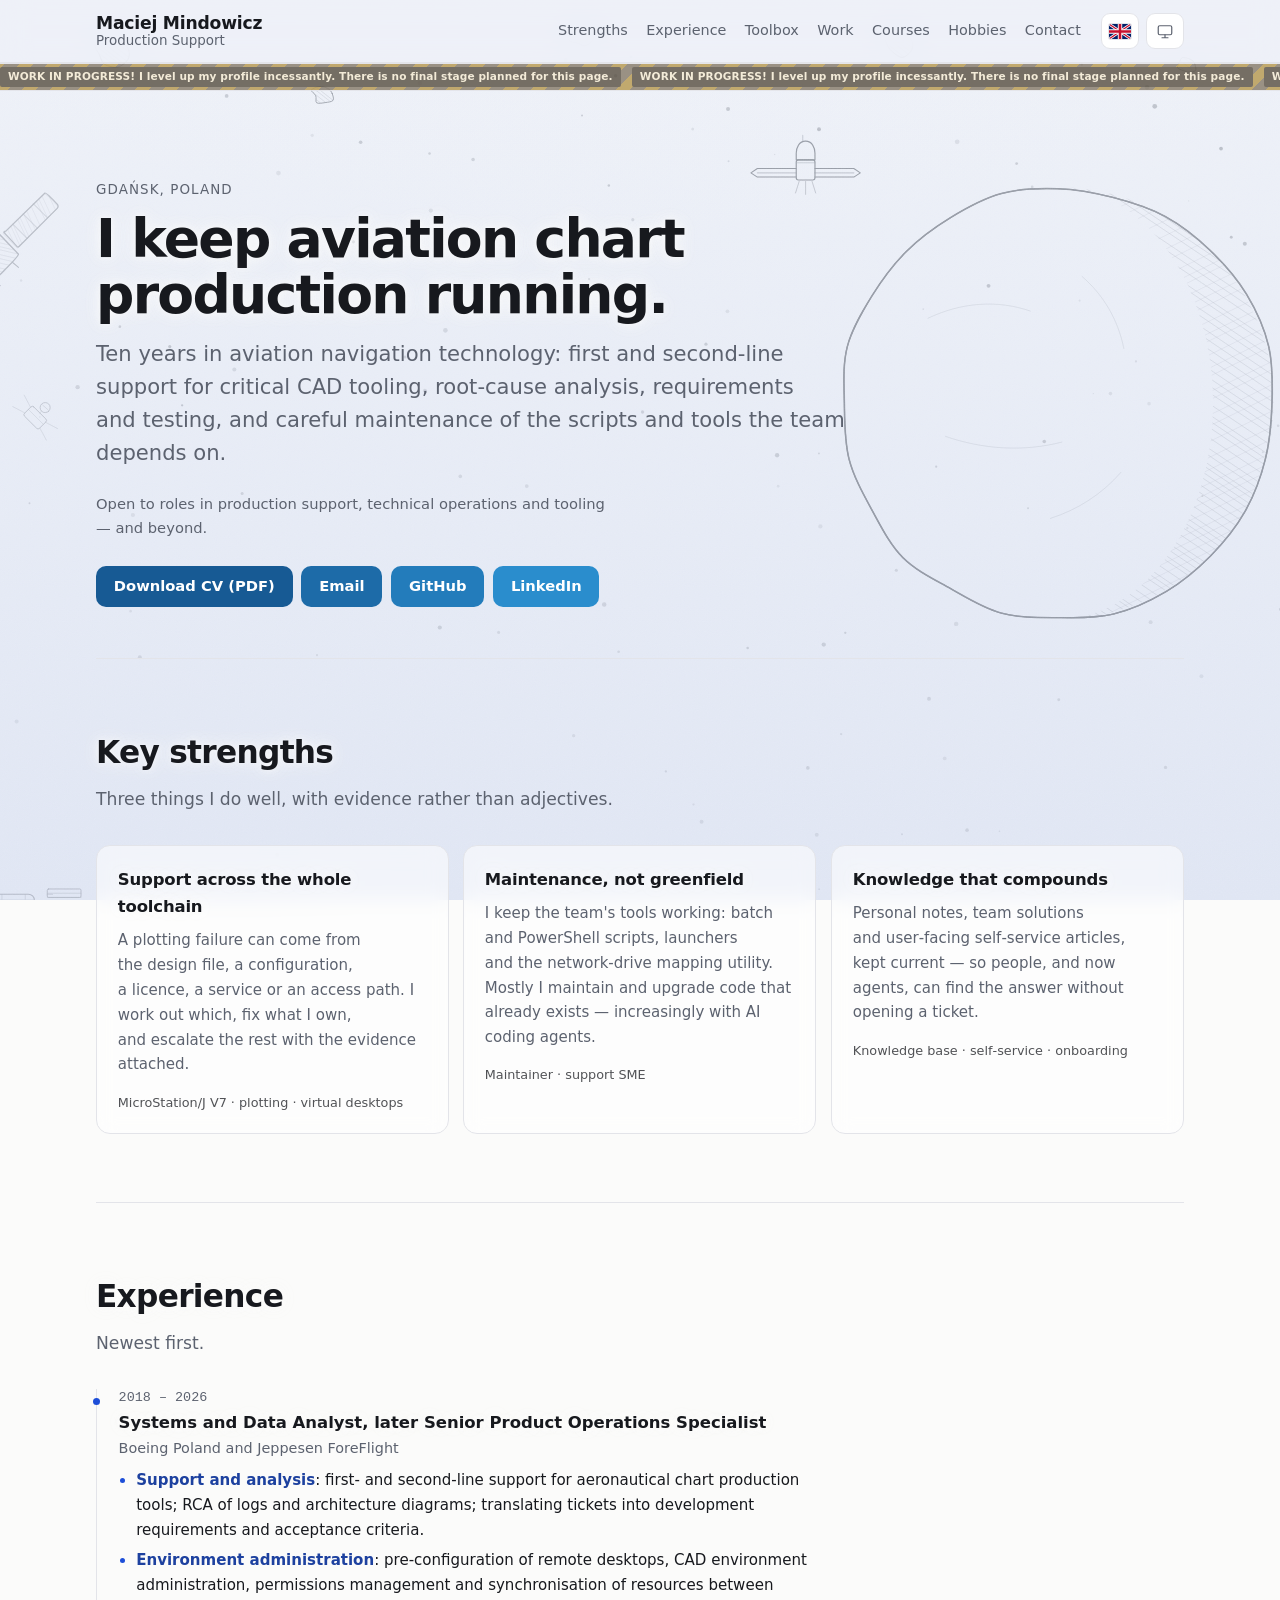
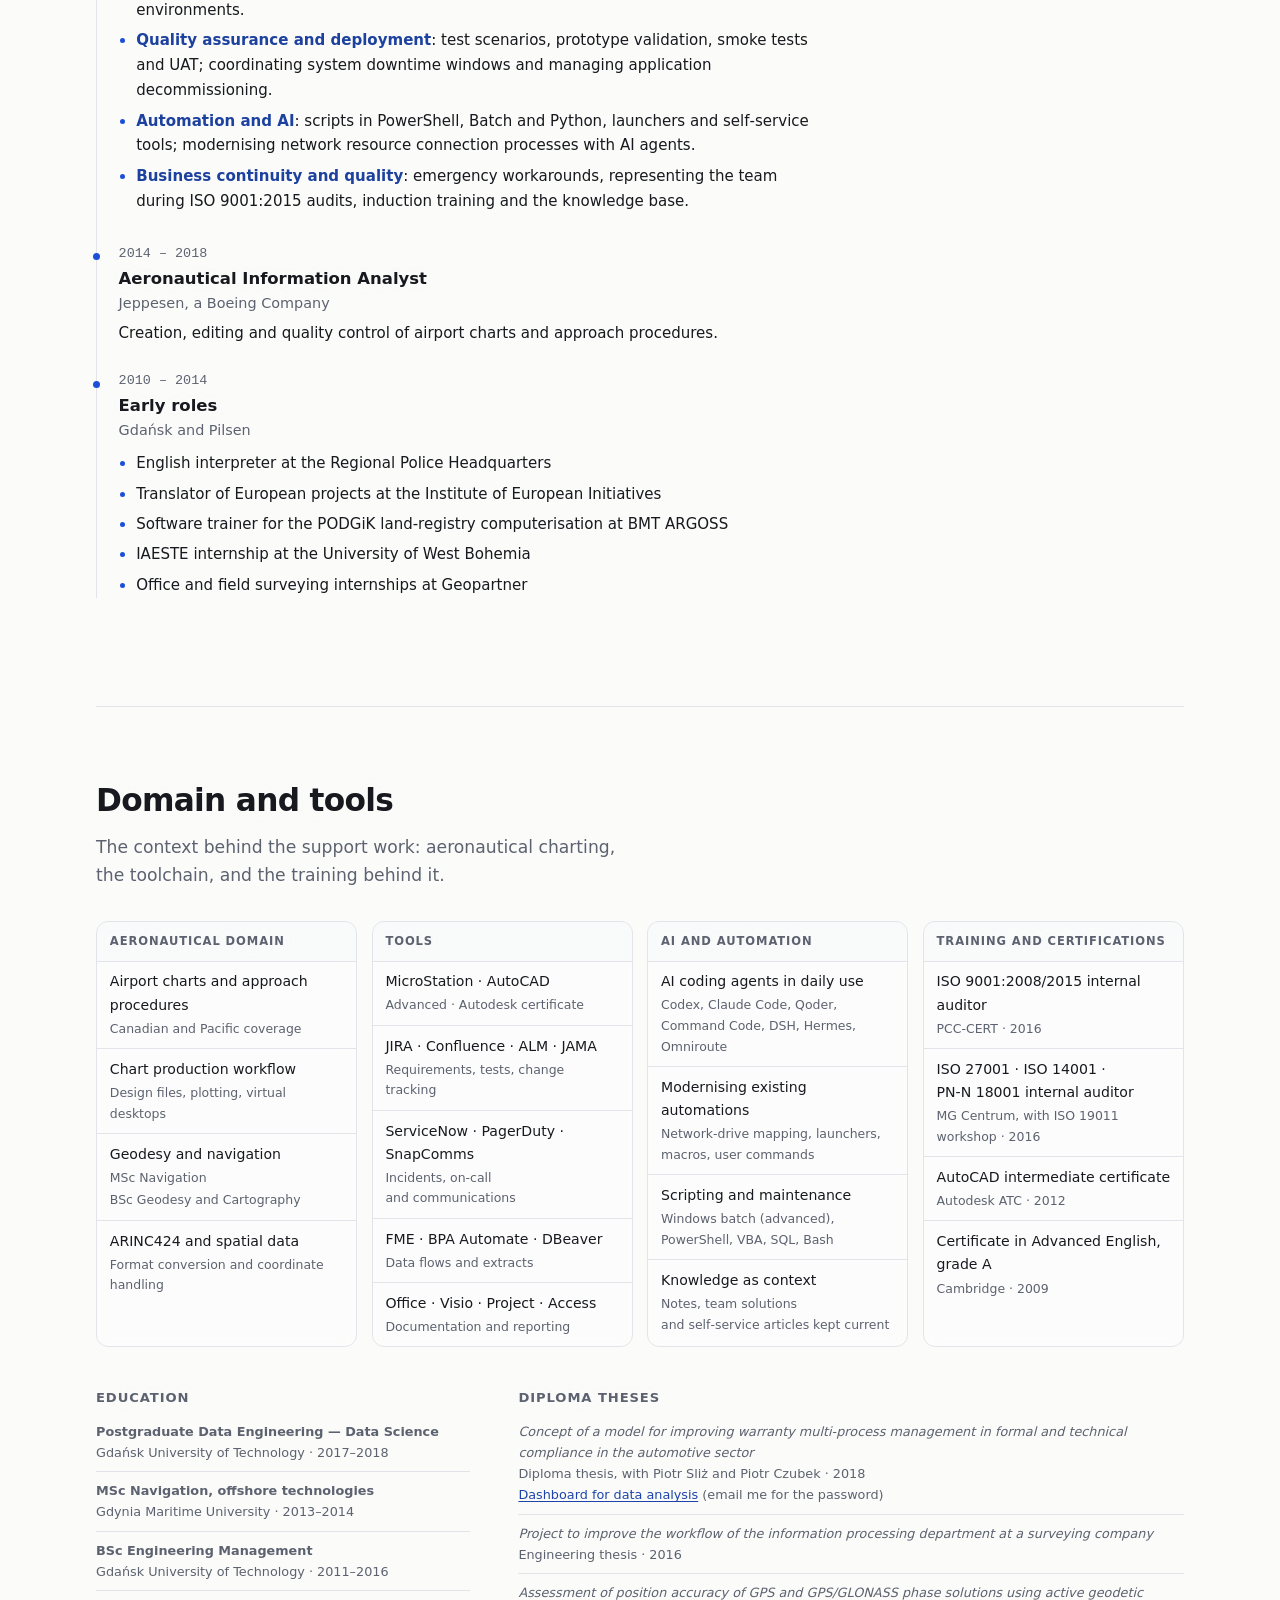
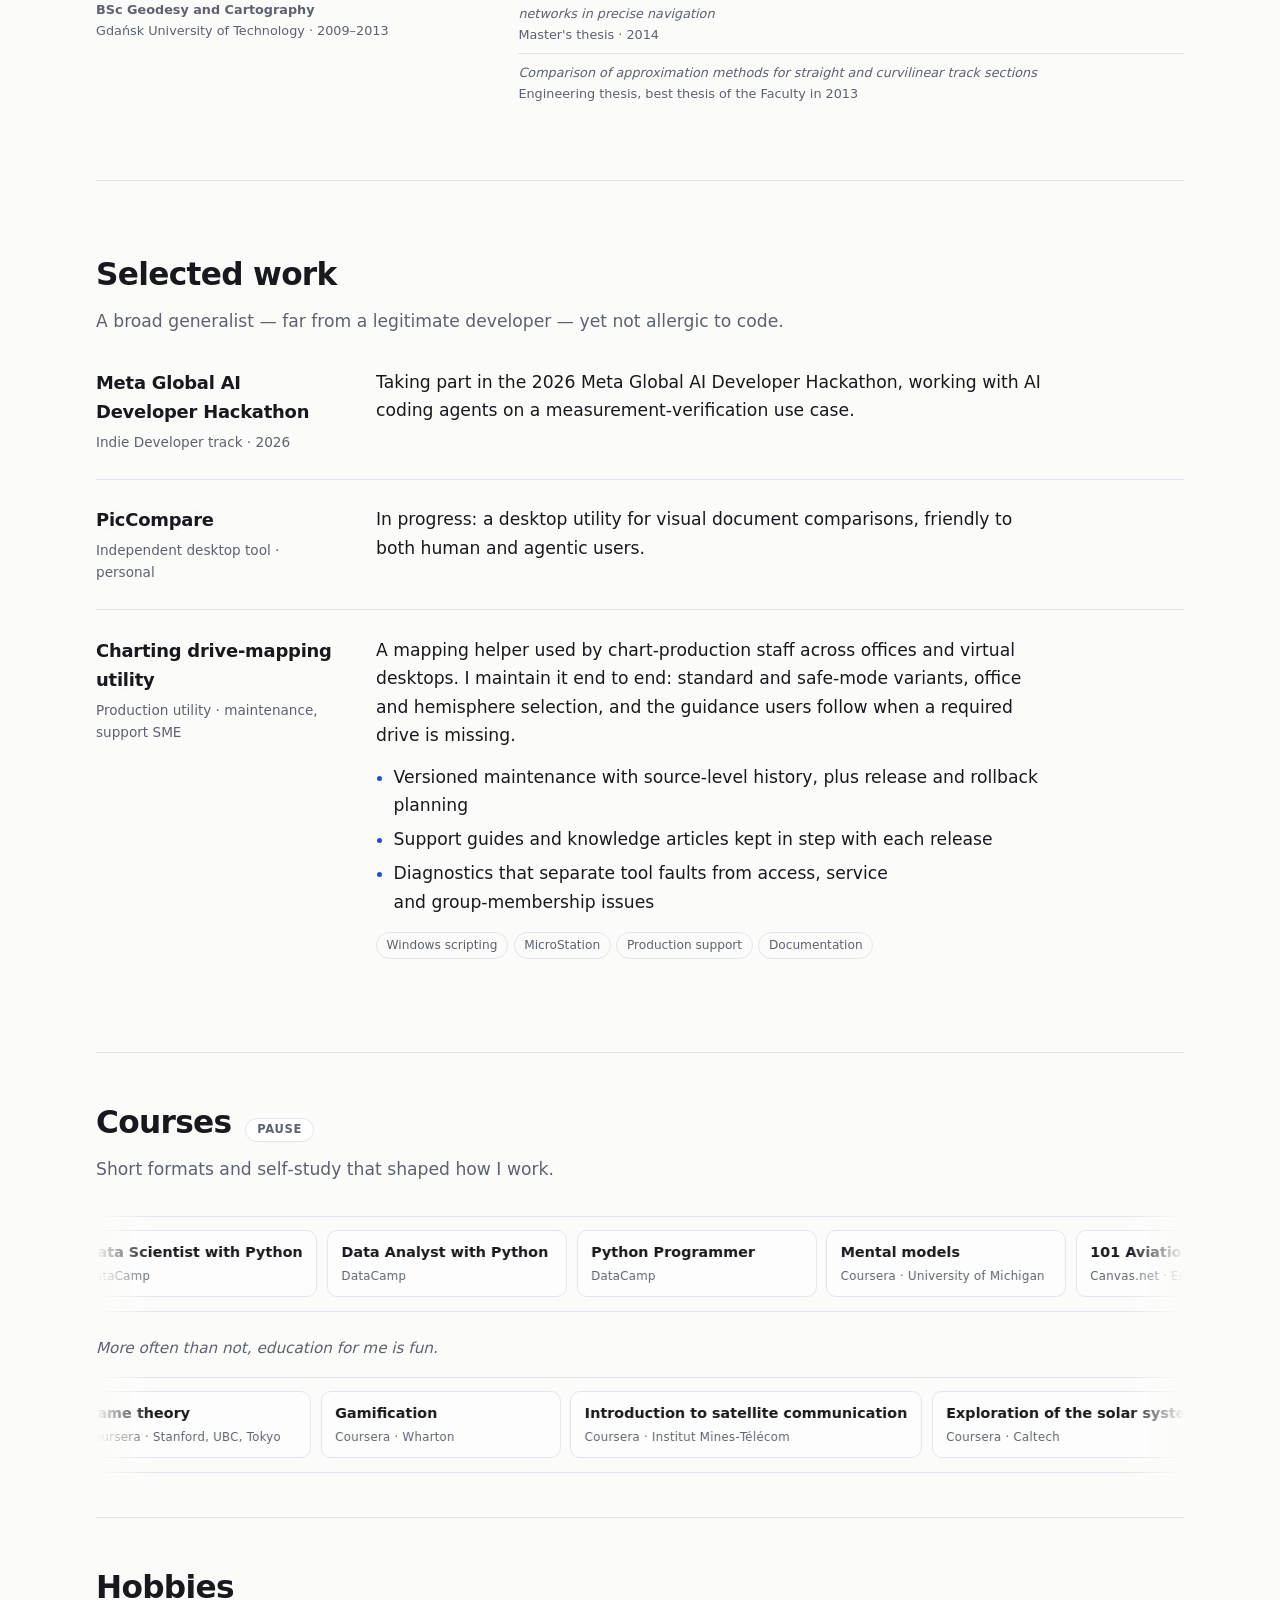
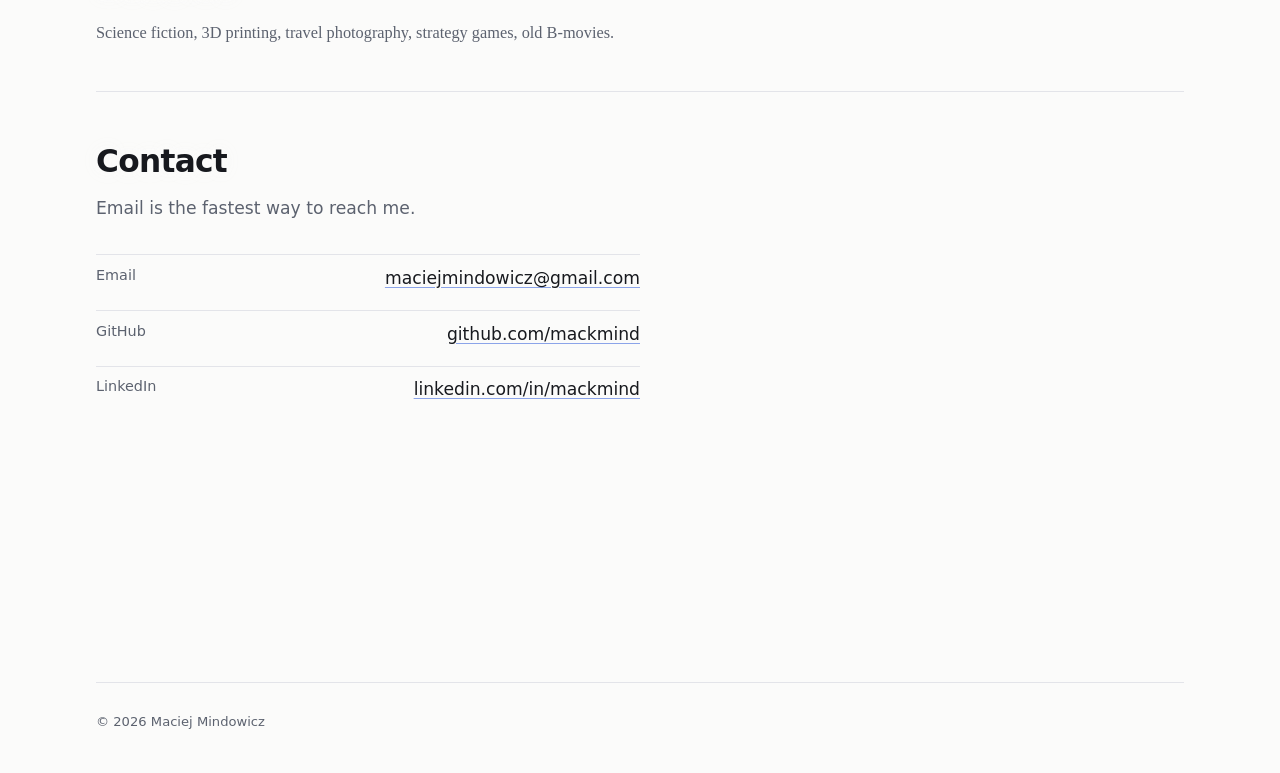
==== commit 4b9328f6: "Lights brighten linework and text, near-zero on the background Co-authored-by: CommandCodeBot <norep" ====
--- a/index.html
+++ b/index.html
@@ -14,12 +14,12 @@
 <meta property="og:description" content="Production support for aviation charting, legacy desktop tooling, UAT and documentation.">
 <meta property="og:url" content="https://mackmind.github.io/about/">
 <meta name="twitter:card" content="summary">
-<link rel="stylesheet" href="assets/styles.css?v=1793405749">
+<link rel="stylesheet" href="assets/styles.css?v=1793406206">
 <script>
   try { var t = localStorage.getItem('portfolio.theme'); if (t) document.documentElement.dataset.theme = t; } catch (e) {}
   try { var l = localStorage.getItem('portfolio.lang'); if (l) document.documentElement.lang = l; } catch (e) {}
 </script>
-<script src="assets/app.js?v=1793405749" defer></script>
+<script src="assets/app.js?v=1793406206" defer></script>
 <script type="application/ld+json">
 {
   "@context": "https://schema.org",
@@ -39,10 +39,10 @@
 <body>
 <div class="bloom" aria-hidden="true"></div>
 <div class="bg" aria-hidden="true">
-  <img class="bg__layer bg__far" src="assets/panorama-far.svg?v=1793405749" alt="">
-  <img class="bg__layer bg__mid" src="assets/panorama-mid.svg?v=1793405749" alt="">
-  <img class="bg__layer bg__low" src="assets/panorama-low.svg?v=1793405749" alt="">
-  <img class="bg__layer bg__near" src="assets/panorama-near.svg?v=1793405749" alt="">
+  <img class="bg__layer bg__far" src="assets/panorama-far.svg?v=1793406206" alt="">
+  <img class="bg__layer bg__mid" src="assets/panorama-mid.svg?v=1793406206" alt="">
+  <img class="bg__layer bg__low" src="assets/panorama-low.svg?v=1793406206" alt="">
+  <img class="bg__layer bg__near" src="assets/panorama-near.svg?v=1793406206" alt="">
 </div>
 <a class="skip" href="#main" data-i18n="skip">Skip to content</a>
 
--- a/assets/styles.css
+++ b/assets/styles.css
@@ -274,16 +274,16 @@
     ),
     radial-gradient(
       circle,
-      color-mix(in srgb, var(--light) 9%, transparent) 0 2.5px,
-      transparent 15px
+      color-mix(in srgb, var(--light) 30%, transparent) 0 3px,
+      transparent 34px
     ),
     radial-gradient(
       circle,
-      color-mix(in srgb, var(--light) 1.6%, transparent) 0%,
-      color-mix(in srgb, var(--light) 0.7%, transparent) 38%,
-      transparent 62%
+      color-mix(in srgb, var(--light) 10%, transparent) 0%,
+      color-mix(in srgb, var(--light) 4%, transparent) 38%,
+      transparent 70%
     );
-  mix-blend-mode: screen;
+  mix-blend-mode: color-dodge;
   opacity: 0;
   will-change: transform;
 }
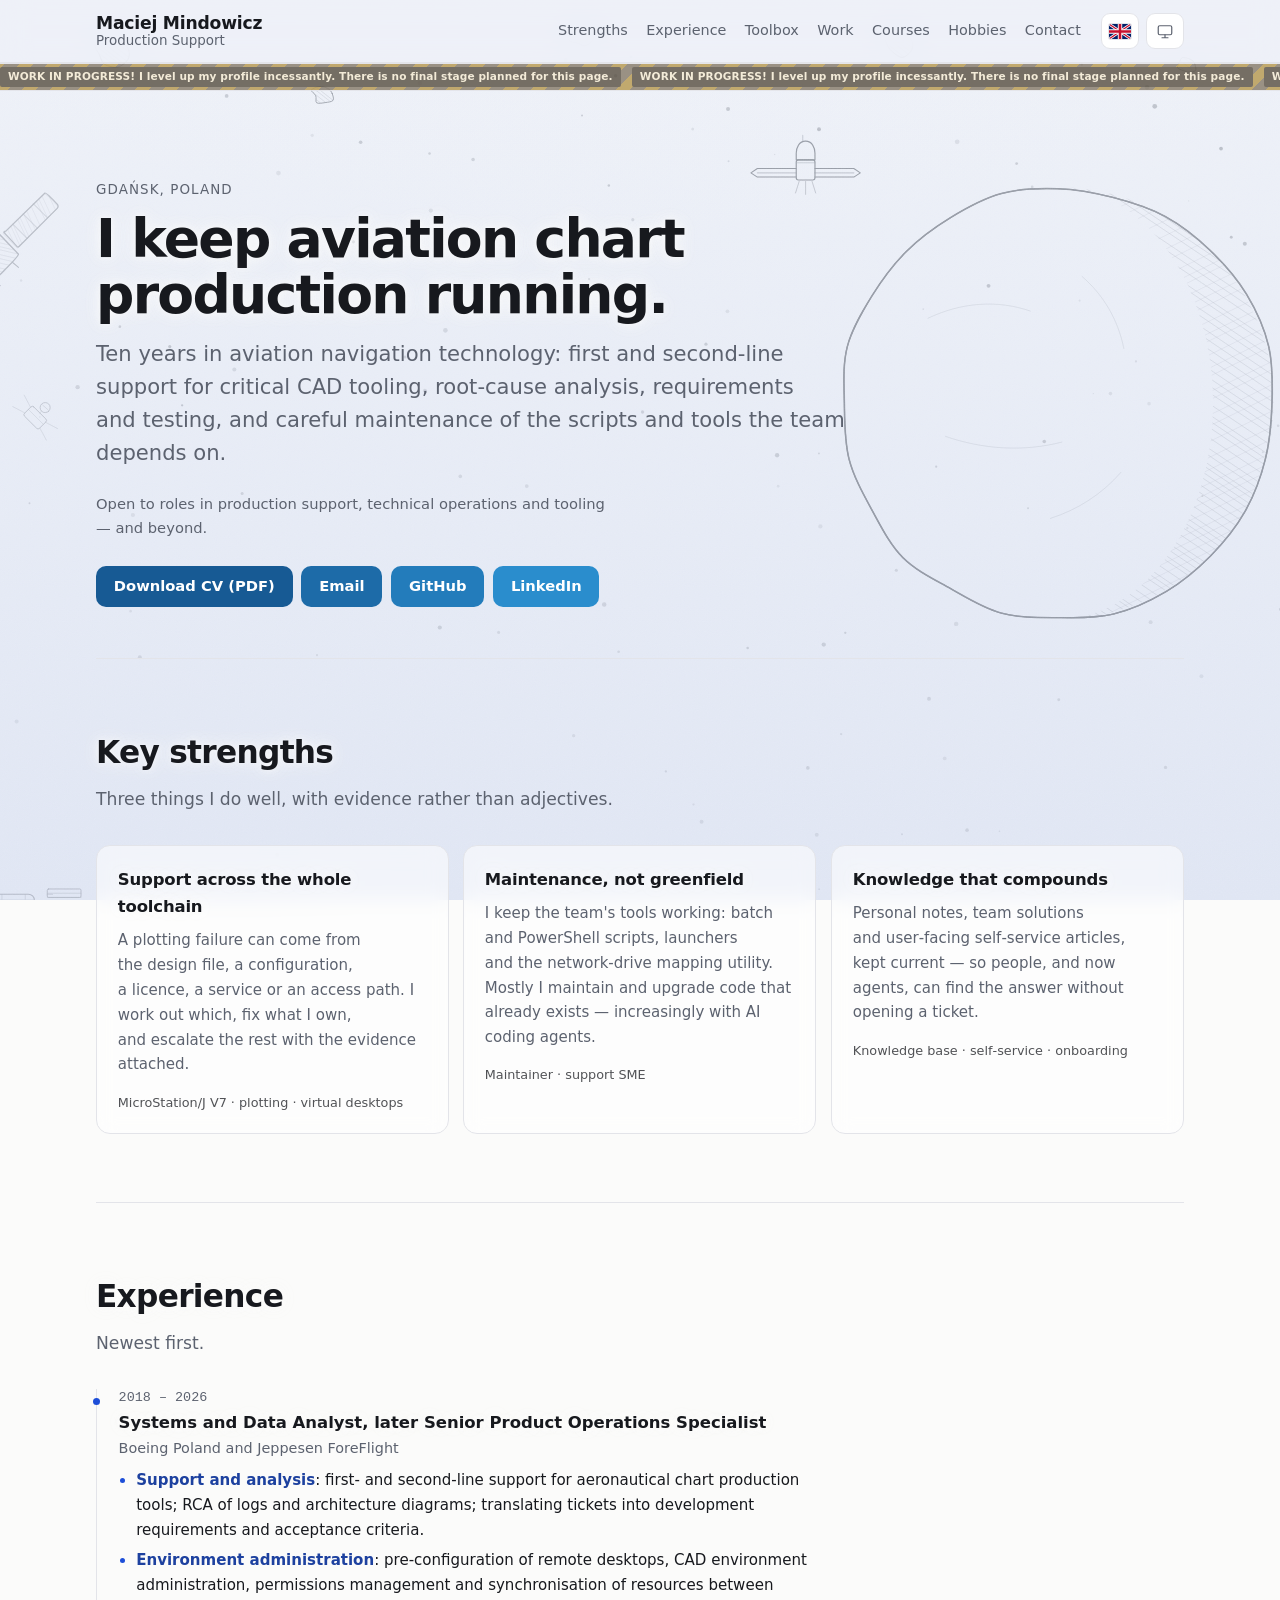
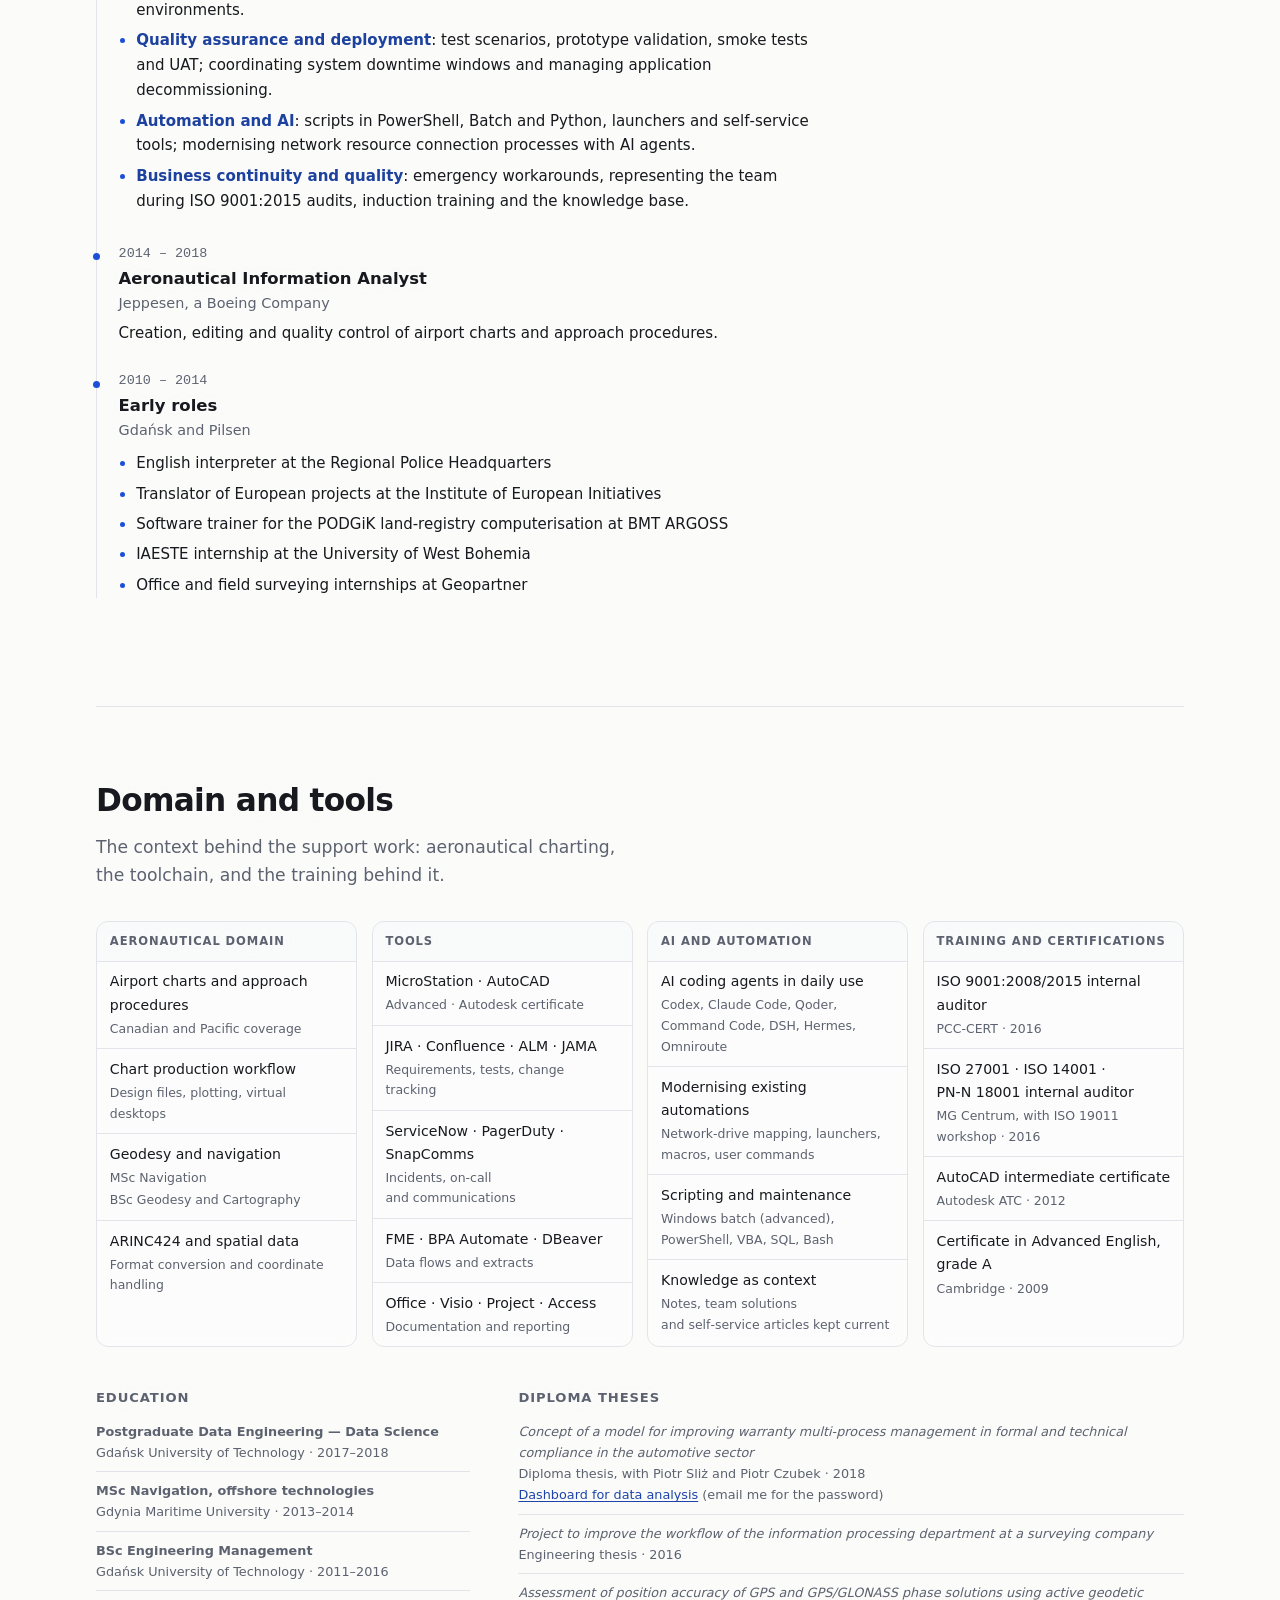
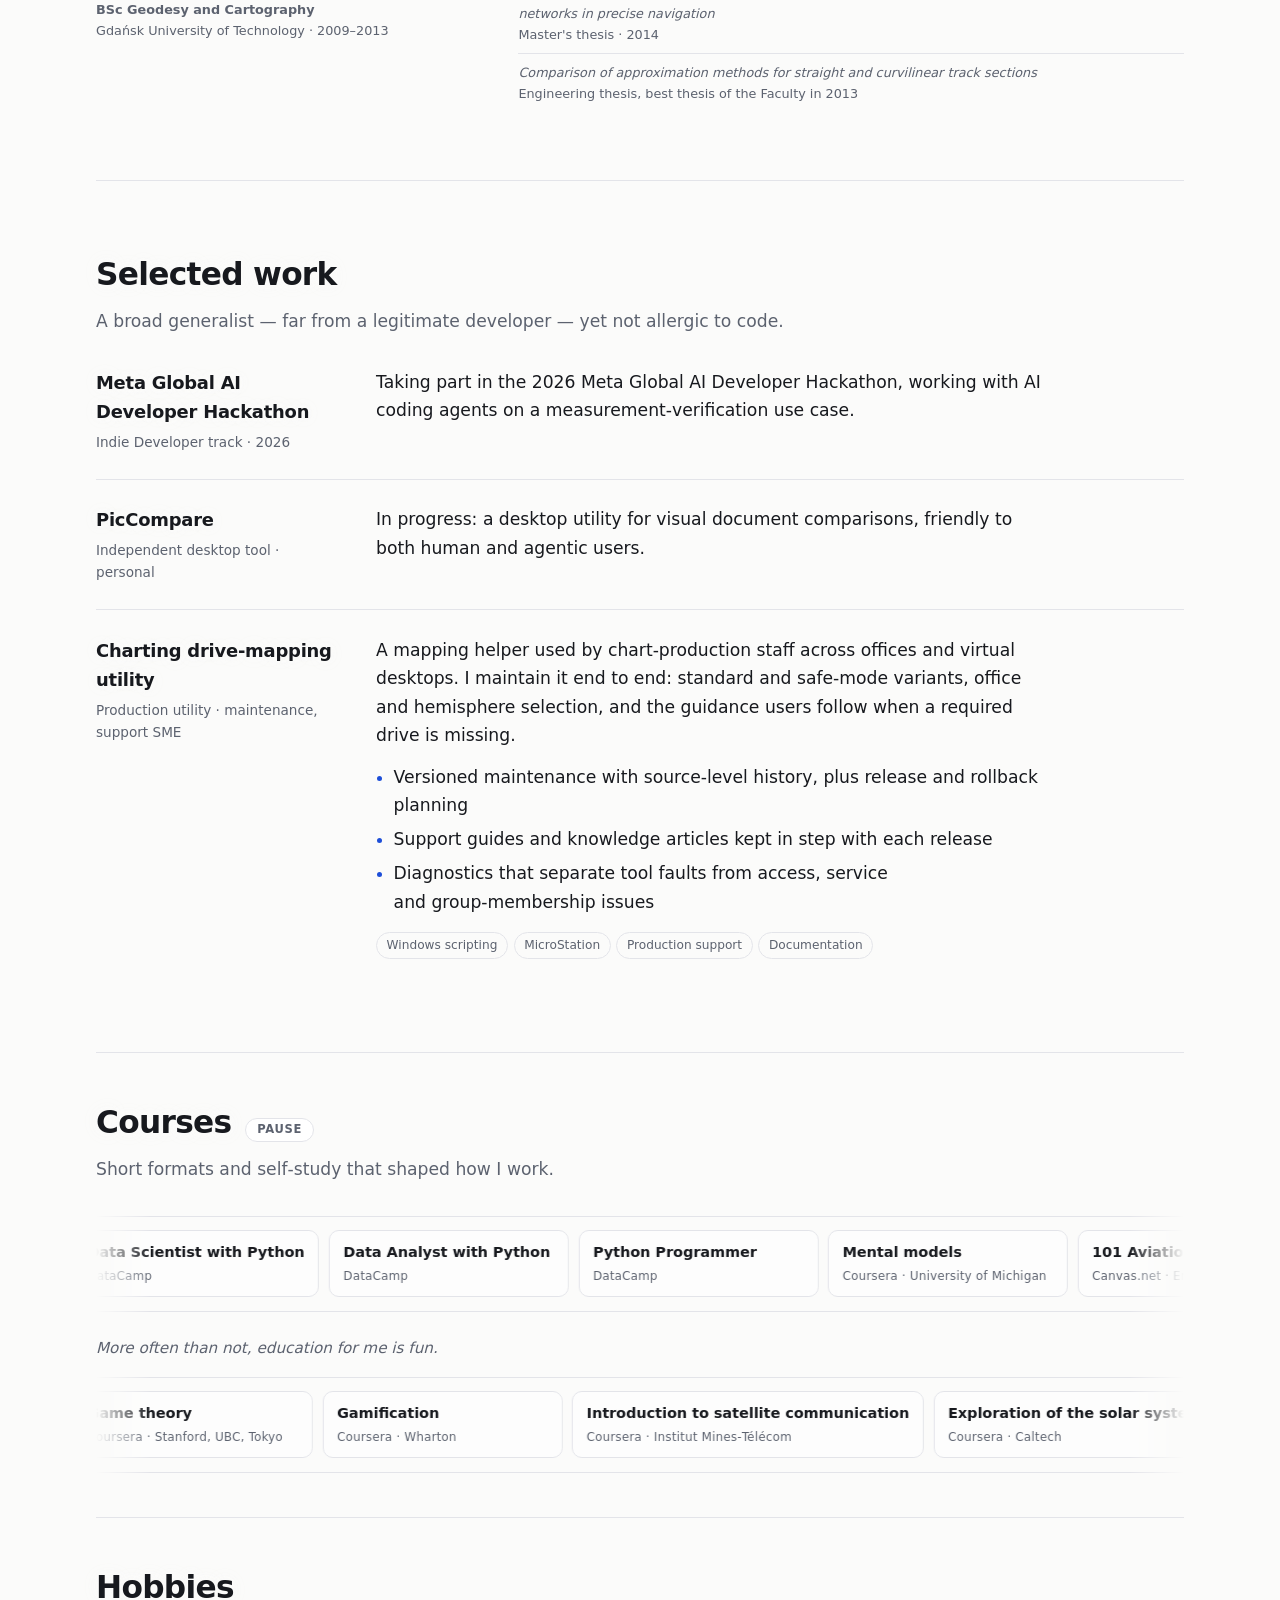
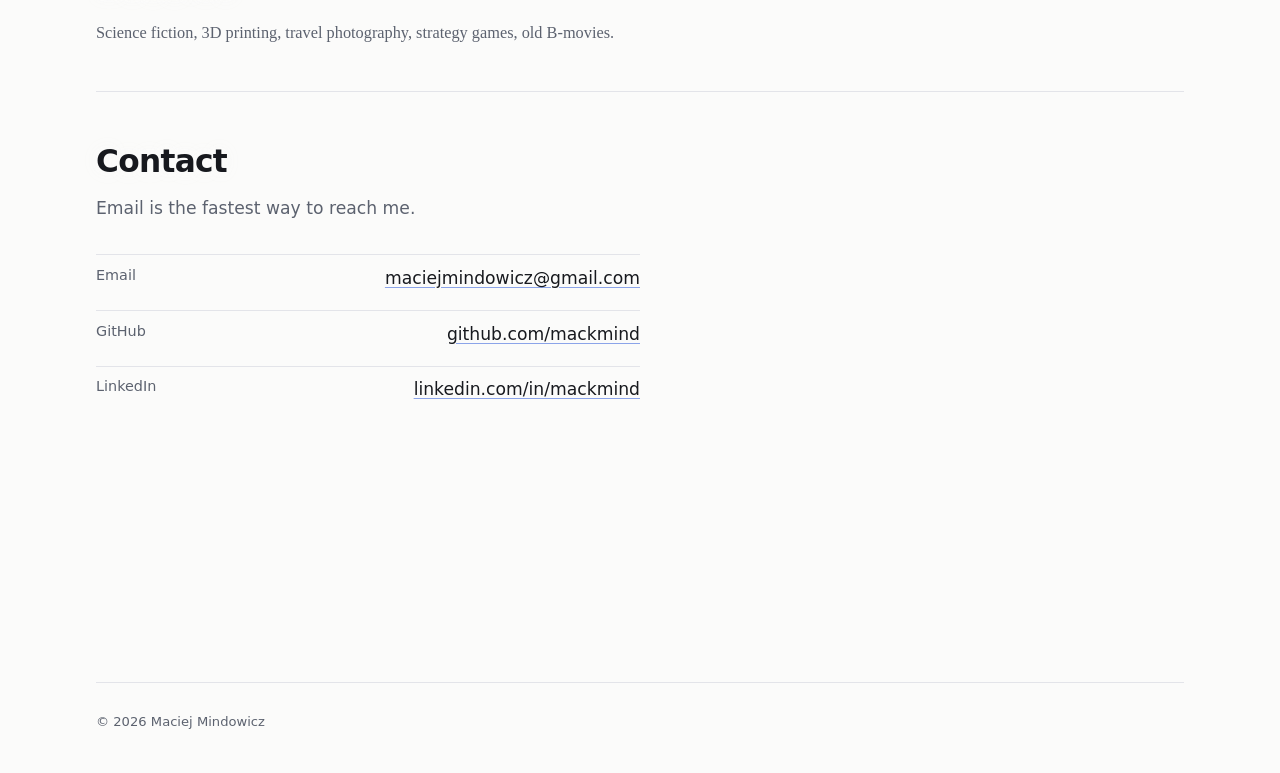
==== commit b95a7494: "Animated birds, dimmer drone light, new fun line Co-authored-by: CommandCodeBot <noreply@commandcode" ====
--- a/index.html
+++ b/index.html
@@ -14,12 +14,12 @@
 <meta property="og:description" content="Production support for aviation charting, legacy desktop tooling, UAT and documentation.">
 <meta property="og:url" content="https://mackmind.github.io/about/">
 <meta name="twitter:card" content="summary">
-<link rel="stylesheet" href="assets/styles.css?v=1793406206">
+<link rel="stylesheet" href="assets/styles.css?v=1793407016">
 <script>
   try { var t = localStorage.getItem('portfolio.theme'); if (t) document.documentElement.dataset.theme = t; } catch (e) {}
   try { var l = localStorage.getItem('portfolio.lang'); if (l) document.documentElement.lang = l; } catch (e) {}
 </script>
-<script src="assets/app.js?v=1793406206" defer></script>
+<script src="assets/app.js?v=1793407016" defer></script>
 <script type="application/ld+json">
 {
   "@context": "https://schema.org",
@@ -39,10 +39,10 @@
 <body>
 <div class="bloom" aria-hidden="true"></div>
 <div class="bg" aria-hidden="true">
-  <img class="bg__layer bg__far" src="assets/panorama-far.svg?v=1793406206" alt="">
-  <img class="bg__layer bg__mid" src="assets/panorama-mid.svg?v=1793406206" alt="">
-  <img class="bg__layer bg__low" src="assets/panorama-low.svg?v=1793406206" alt="">
-  <img class="bg__layer bg__near" src="assets/panorama-near.svg?v=1793406206" alt="">
+  <img class="bg__layer bg__far" src="assets/panorama-far.svg?v=1793407016" alt="">
+  <img class="bg__layer bg__mid" src="assets/panorama-mid.svg?v=1793407016" alt="">
+  <img class="bg__layer bg__low" src="assets/panorama-low.svg?v=1793407016" alt="">
+  <img class="bg__layer bg__near" src="assets/panorama-near.svg?v=1793407016" alt="">
 </div>
 <a class="skip" href="#main" data-i18n="skip">Skip to content</a>
 
--- a/assets/styles.css
+++ b/assets/styles.css
@@ -274,14 +274,14 @@
     ),
     radial-gradient(
       circle,
-      color-mix(in srgb, var(--light) 30%, transparent) 0 3px,
-      transparent 34px
+      color-mix(in srgb, var(--light) 38%, transparent) 0 4px,
+      transparent 70px
     ),
     radial-gradient(
       circle,
-      color-mix(in srgb, var(--light) 10%, transparent) 0%,
-      color-mix(in srgb, var(--light) 4%, transparent) 38%,
-      transparent 70%
+      color-mix(in srgb, var(--light) 3%, transparent) 0%,
+      color-mix(in srgb, var(--light) 1%, transparent) 40%,
+      transparent 62%
     );
   mix-blend-mode: color-dodge;
   opacity: 0;
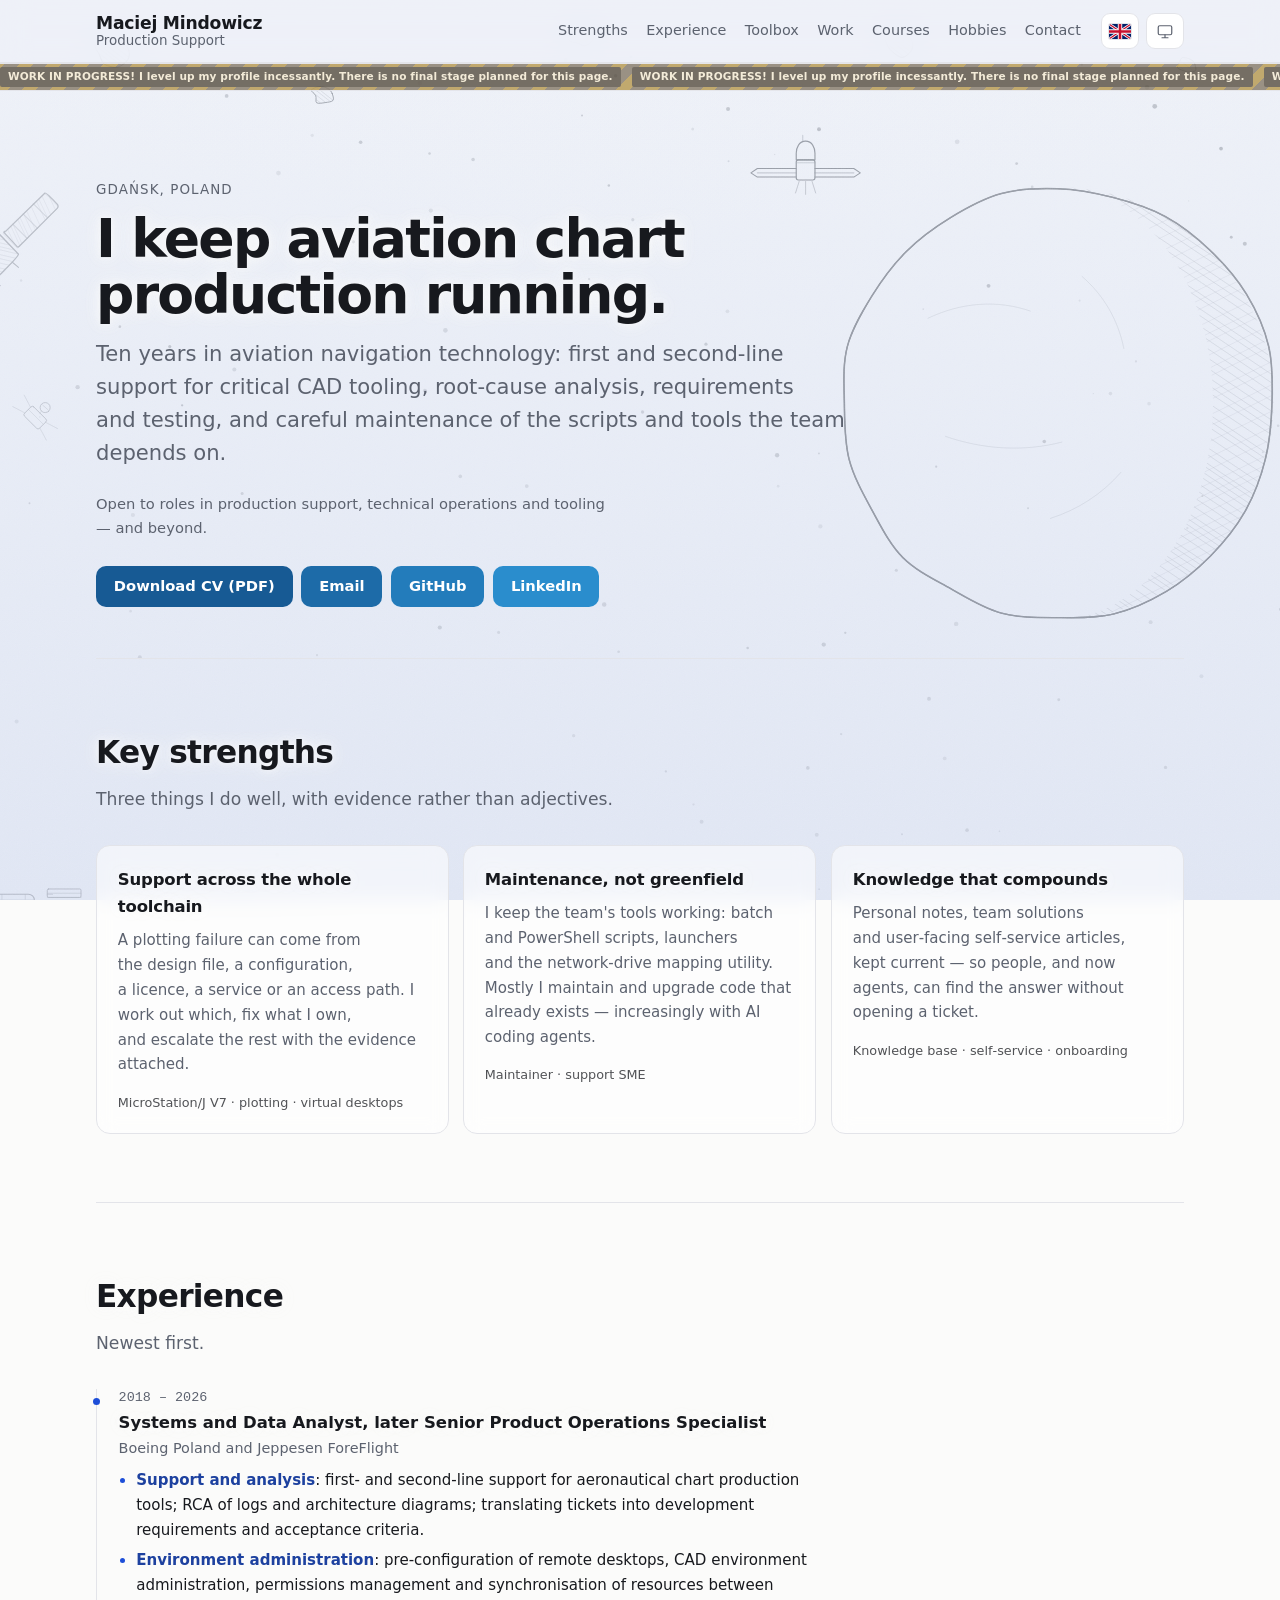
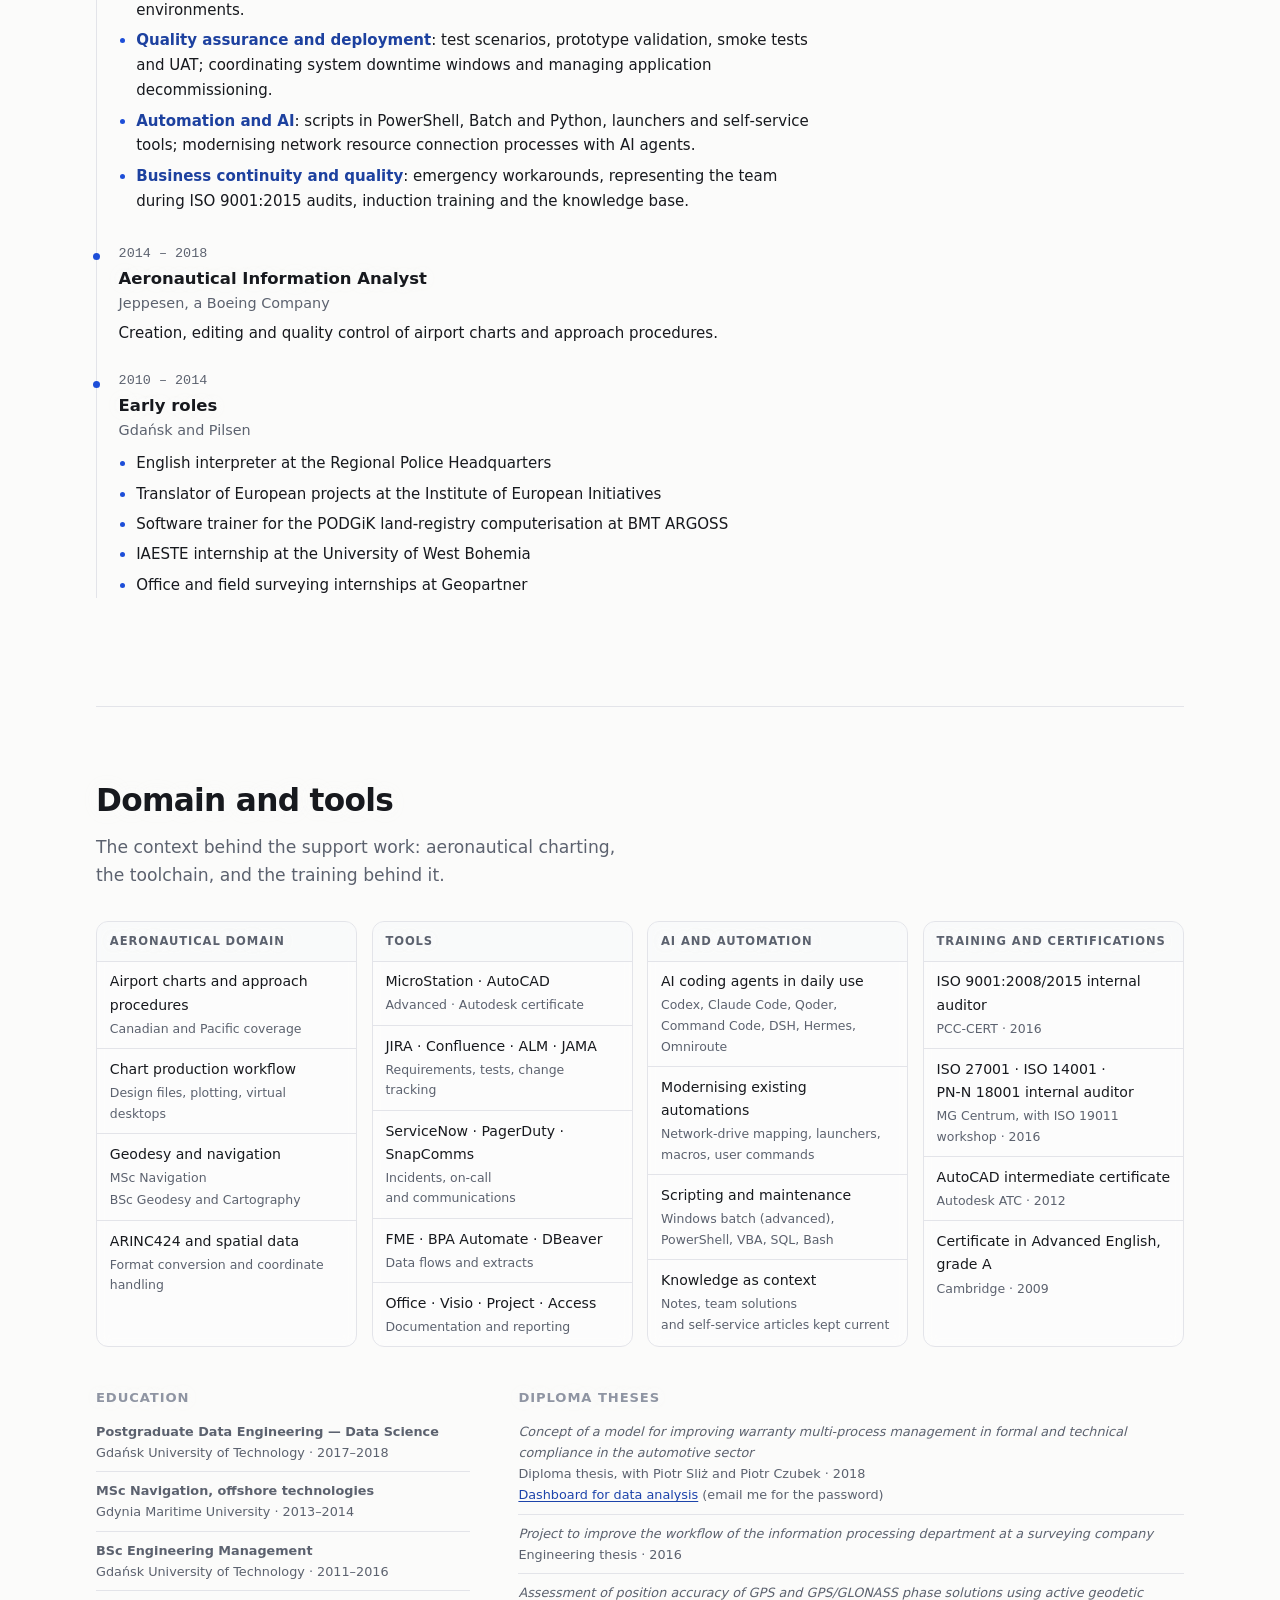
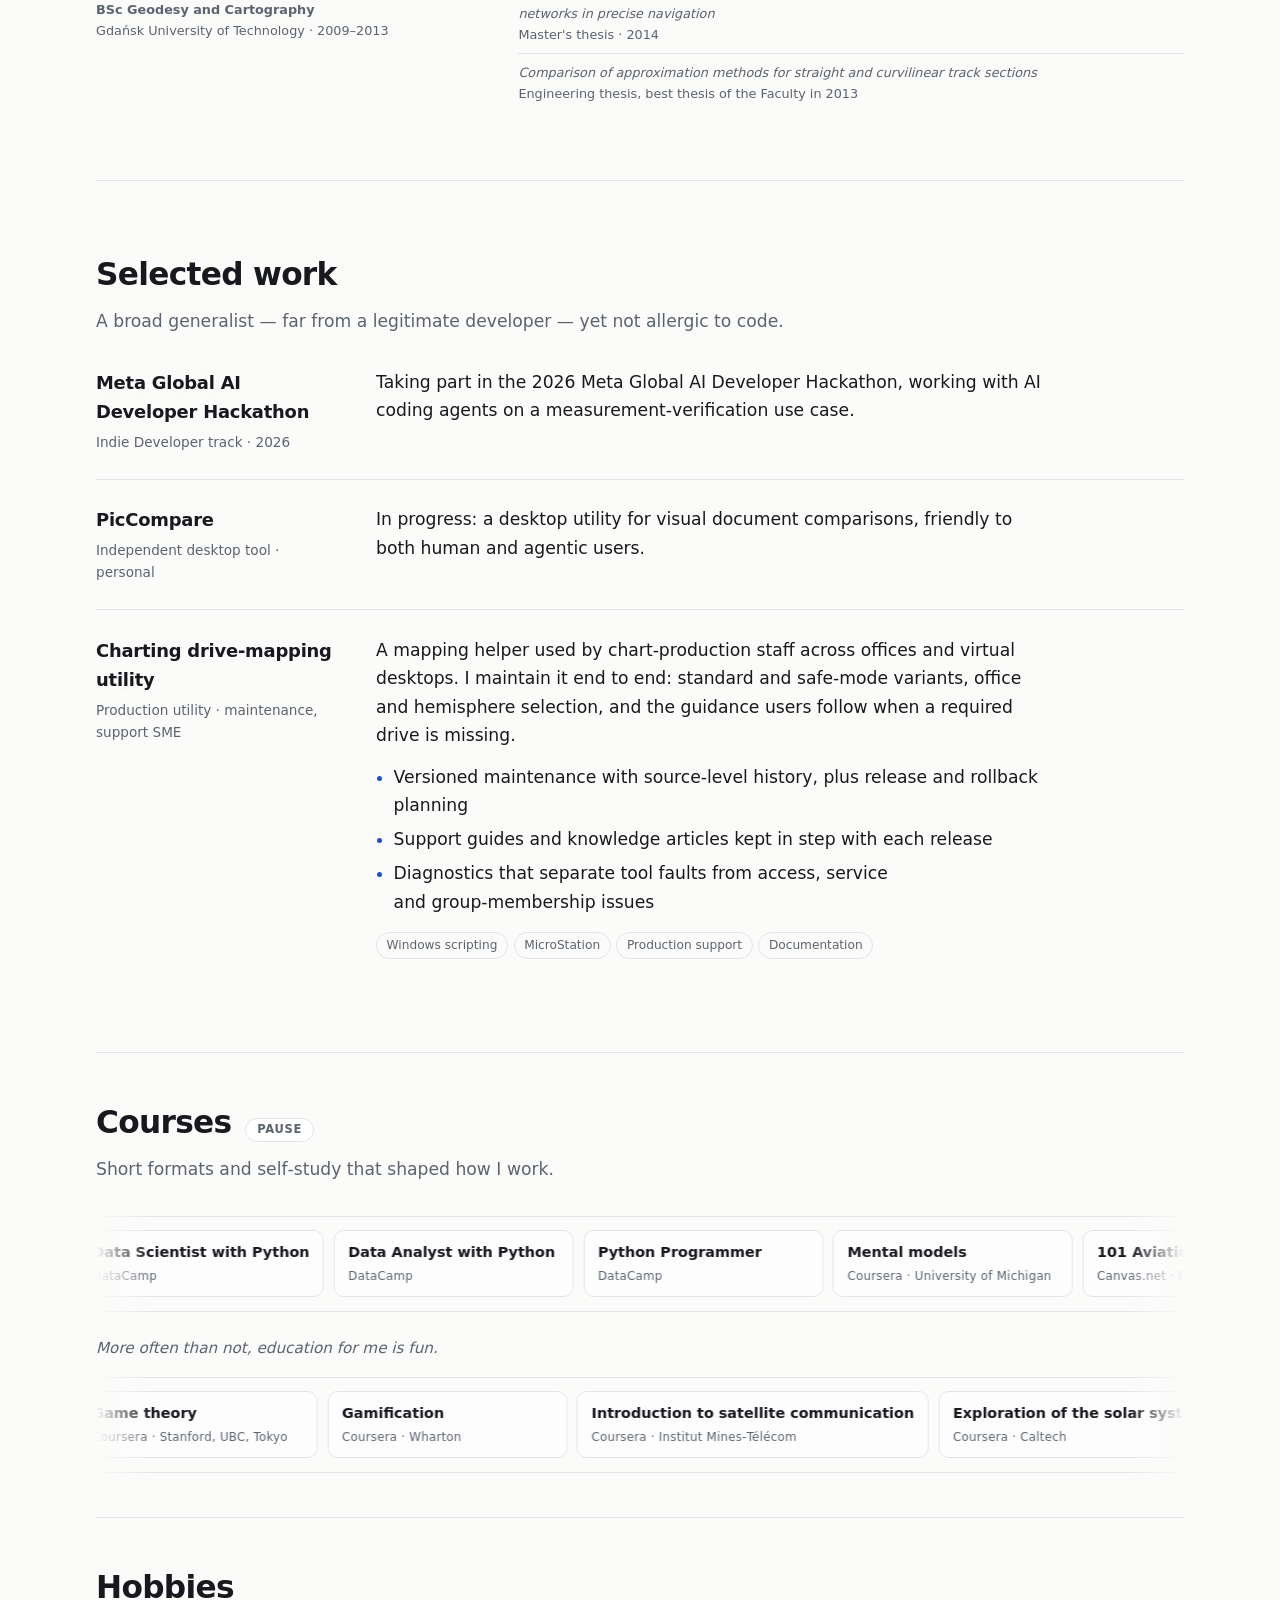
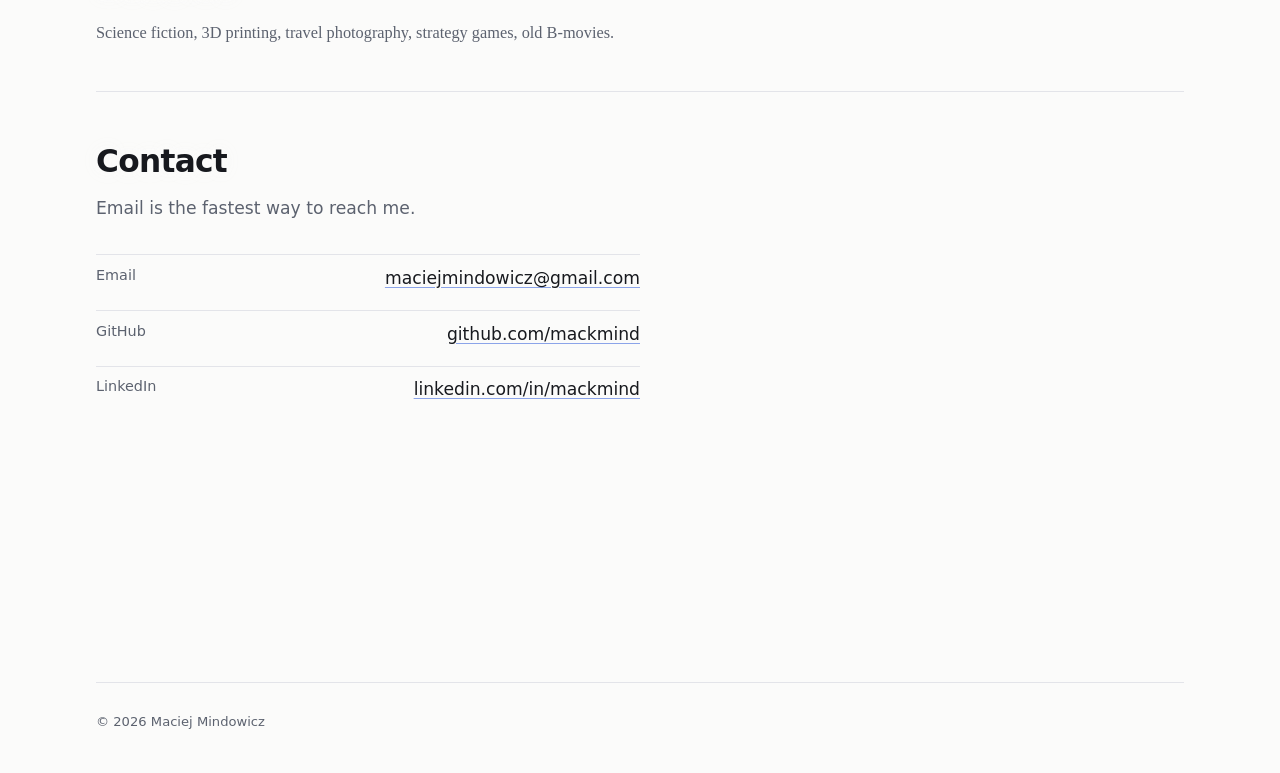
==== commit e55993dd: "Blinking drone light, wider glow on linework, lighter theses headings Co-authored-by: CommandCodeBot" ====
--- a/index.html
+++ b/index.html
@@ -14,12 +14,12 @@
 <meta property="og:description" content="Production support for aviation charting, legacy desktop tooling, UAT and documentation.">
 <meta property="og:url" content="https://mackmind.github.io/about/">
 <meta name="twitter:card" content="summary">
-<link rel="stylesheet" href="assets/styles.css?v=1793407016">
+<link rel="stylesheet" href="assets/styles.css?v=1793408445">
 <script>
   try { var t = localStorage.getItem('portfolio.theme'); if (t) document.documentElement.dataset.theme = t; } catch (e) {}
   try { var l = localStorage.getItem('portfolio.lang'); if (l) document.documentElement.lang = l; } catch (e) {}
 </script>
-<script src="assets/app.js?v=1793407016" defer></script>
+<script src="assets/app.js?v=1793408445" defer></script>
 <script type="application/ld+json">
 {
   "@context": "https://schema.org",
@@ -39,10 +39,10 @@
 <body>
 <div class="bloom" aria-hidden="true"></div>
 <div class="bg" aria-hidden="true">
-  <img class="bg__layer bg__far" src="assets/panorama-far.svg?v=1793407016" alt="">
-  <img class="bg__layer bg__mid" src="assets/panorama-mid.svg?v=1793407016" alt="">
-  <img class="bg__layer bg__low" src="assets/panorama-low.svg?v=1793407016" alt="">
-  <img class="bg__layer bg__near" src="assets/panorama-near.svg?v=1793407016" alt="">
+  <img class="bg__layer bg__far" src="assets/panorama-far.svg?v=1793408445" alt="">
+  <img class="bg__layer bg__mid" src="assets/panorama-mid.svg?v=1793408445" alt="">
+  <img class="bg__layer bg__low" src="assets/panorama-low.svg?v=1793408445" alt="">
+  <img class="bg__layer bg__near" src="assets/panorama-near.svg?v=1793408445" alt="">
 </div>
 <a class="skip" href="#main" data-i18n="skip">Skip to content</a>
 
@@ -502,10 +502,10 @@
 </main>
 
 <div class="lights" aria-hidden="true">
-  <span class="lights__dot"></span>
-  <span class="lights__dot"></span>
-  <span class="lights__dot"></span>
-  <span class="lights__dot"></span>
+  <span class="lights__dot"><i class="lights__glow"></i></span>
+  <span class="lights__dot"><i class="lights__glow"></i></span>
+  <span class="lights__dot"><i class="lights__glow"></i></span>
+  <span class="lights__dot"><i class="lights__glow"></i></span>
 </div>
 
 <footer class="site-footer wrap">
--- a/assets/styles.css
+++ b/assets/styles.css
@@ -17,6 +17,7 @@
   --tape-gap: #8b8070;
   --tape-chip: #5f574a;
   --tape-ink: #f4ead2;
+  --heading-soft: #8f95a3;
   --radius: 14px;
   --wrap: 68rem;
   --font: ui-sans-serif, system-ui, -apple-system, "Segoe UI", Roboto, "Helvetica Neue", Arial, sans-serif;
@@ -45,6 +46,7 @@
   --tape-gap: #242424;
   --tape-chip: #242424;
   --tape-ink: #d8c48f;
+  --heading-soft: #c2c8d5;
 }
 
 @media (prefers-color-scheme: dark) {
@@ -65,6 +67,7 @@
     --tape-gap: #242424;
     --tape-chip: #242424;
     --tape-ink: #d8c48f;
+    --heading-soft: #c2c8d5;
   }
 }
 
@@ -261,31 +264,62 @@
   position: absolute;
   top: 0;
   left: 0;
-  width: 380px;
-  height: 380px;
-  margin: -190px 0 0 -190px;
+  width: 460px;
+  height: 460px;
+  margin: -230px 0 0 -230px;
+  visibility: hidden;
+  will-change: transform;
+}
+
+.lights__glow {
+  position: absolute;
+  inset: 0;
   border-radius: 50%;
+  opacity: 0;
   background:
     radial-gradient(
       circle,
-      rgba(255, 255, 255, 0.55) 0 0.7px,
-      color-mix(in srgb, var(--light) 55%, white) 0.7px 1.6px,
-      transparent 4px
+      rgba(255, 255, 255, 0.6) 0 0.8px,
+      color-mix(in srgb, var(--light) 55%, white) 0.8px 1.8px,
+      transparent 5px
     ),
     radial-gradient(
       circle,
-      color-mix(in srgb, var(--light) 38%, transparent) 0 4px,
-      transparent 70px
+      color-mix(in srgb, var(--light) 46%, transparent) 0 5px,
+      color-mix(in srgb, var(--light) 10%, transparent) 26px,
+      transparent 120px
     ),
     radial-gradient(
       circle,
-      color-mix(in srgb, var(--light) 3%, transparent) 0%,
-      color-mix(in srgb, var(--light) 1%, transparent) 40%,
-      transparent 62%
+      color-mix(in srgb, var(--light) 1.2%, transparent) 0%,
+      color-mix(in srgb, var(--light) 0.4%, transparent) 40%,
+      transparent 55%
     );
   mix-blend-mode: color-dodge;
-  opacity: 0;
-  will-change: transform;
+}
+
+.lights__dot:nth-child(3) .lights__glow {
+  animation: droneBlink 13s ease-in-out infinite;
+}
+
+@keyframes droneBlink {
+  0%,
+  84% {
+    opacity: 0;
+  }
+  86% {
+    opacity: 0.55;
+  }
+  88% {
+    opacity: 0.12;
+  }
+  90% {
+    opacity: 0.5;
+  }
+  93%,
+  100% {
+    opacity: 0;
+  }
 }
 
 .lights__dot:nth-child(1) {
@@ -1022,7 +1056,7 @@
   font-weight: 620;
   letter-spacing: 0.07em;
   text-transform: uppercase;
-  color: var(--muted);
+  color: var(--heading-soft);
 }
 
 .subgrid ul {
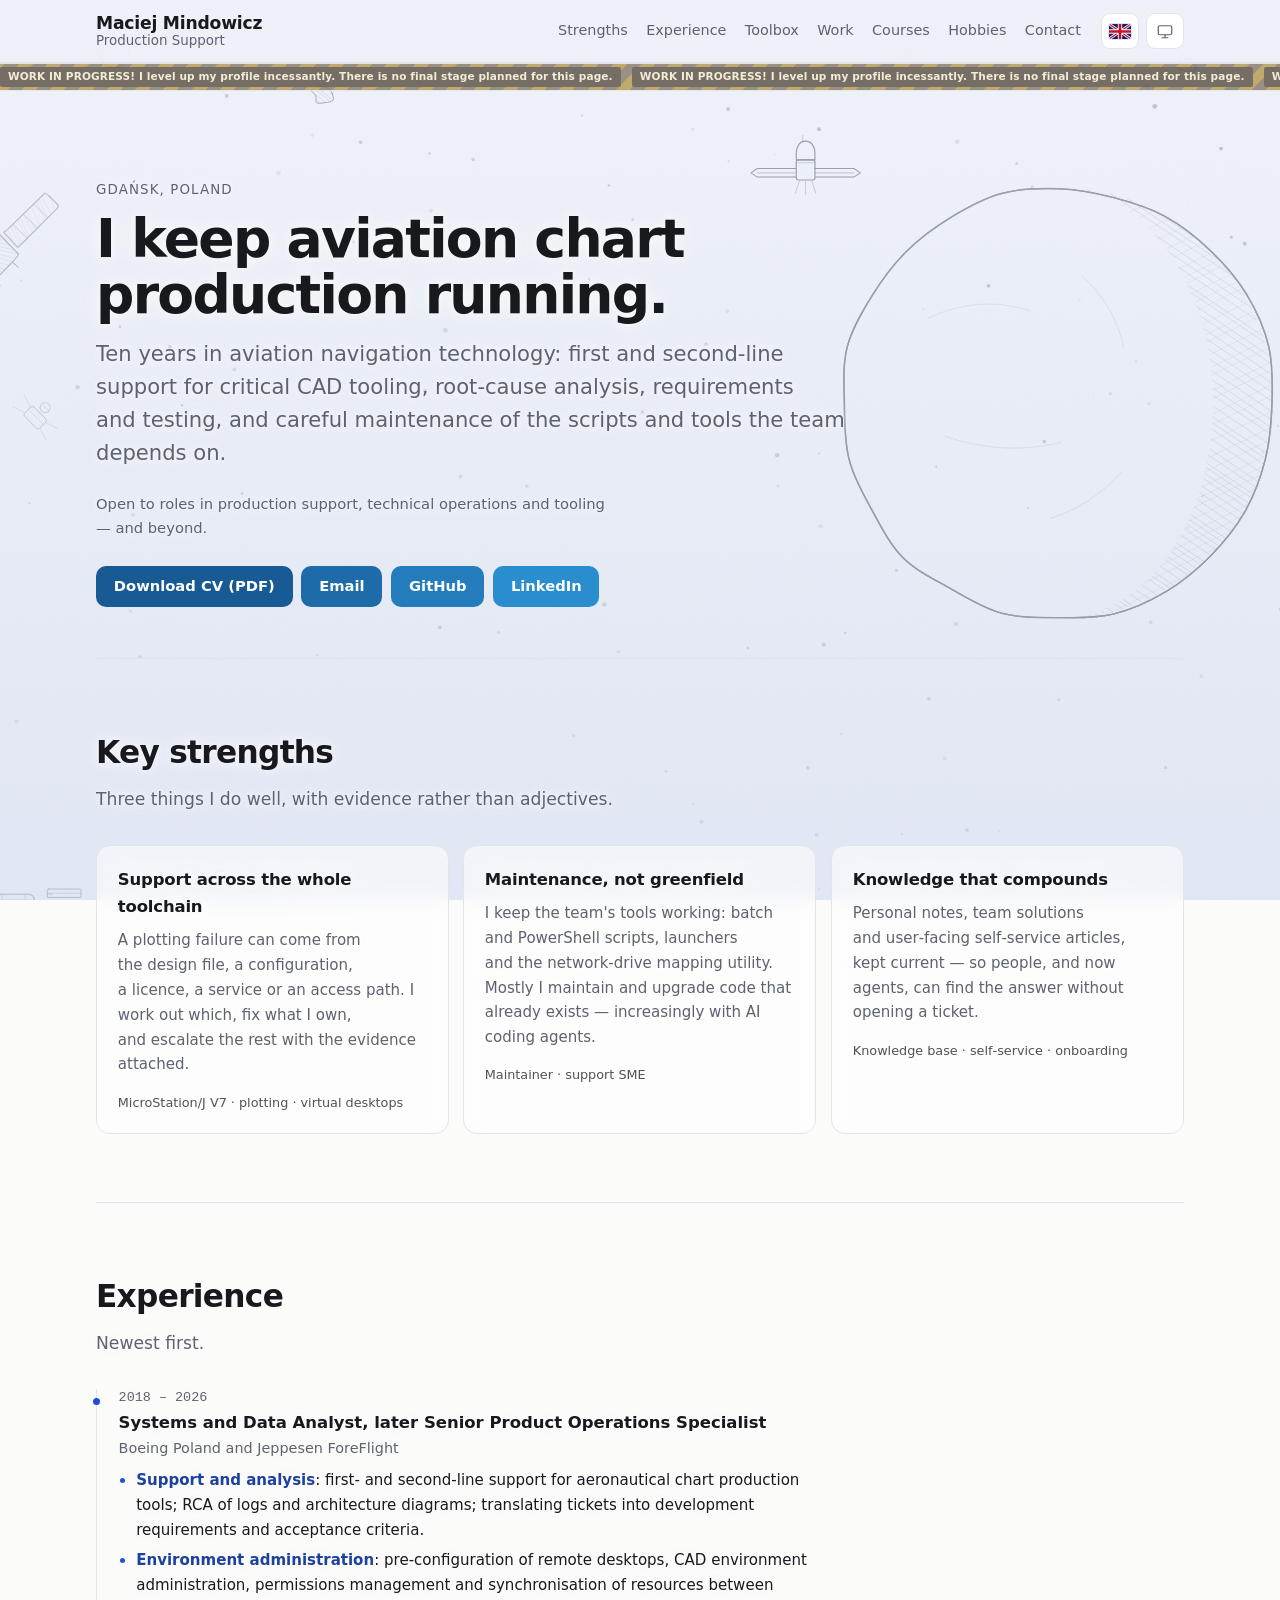
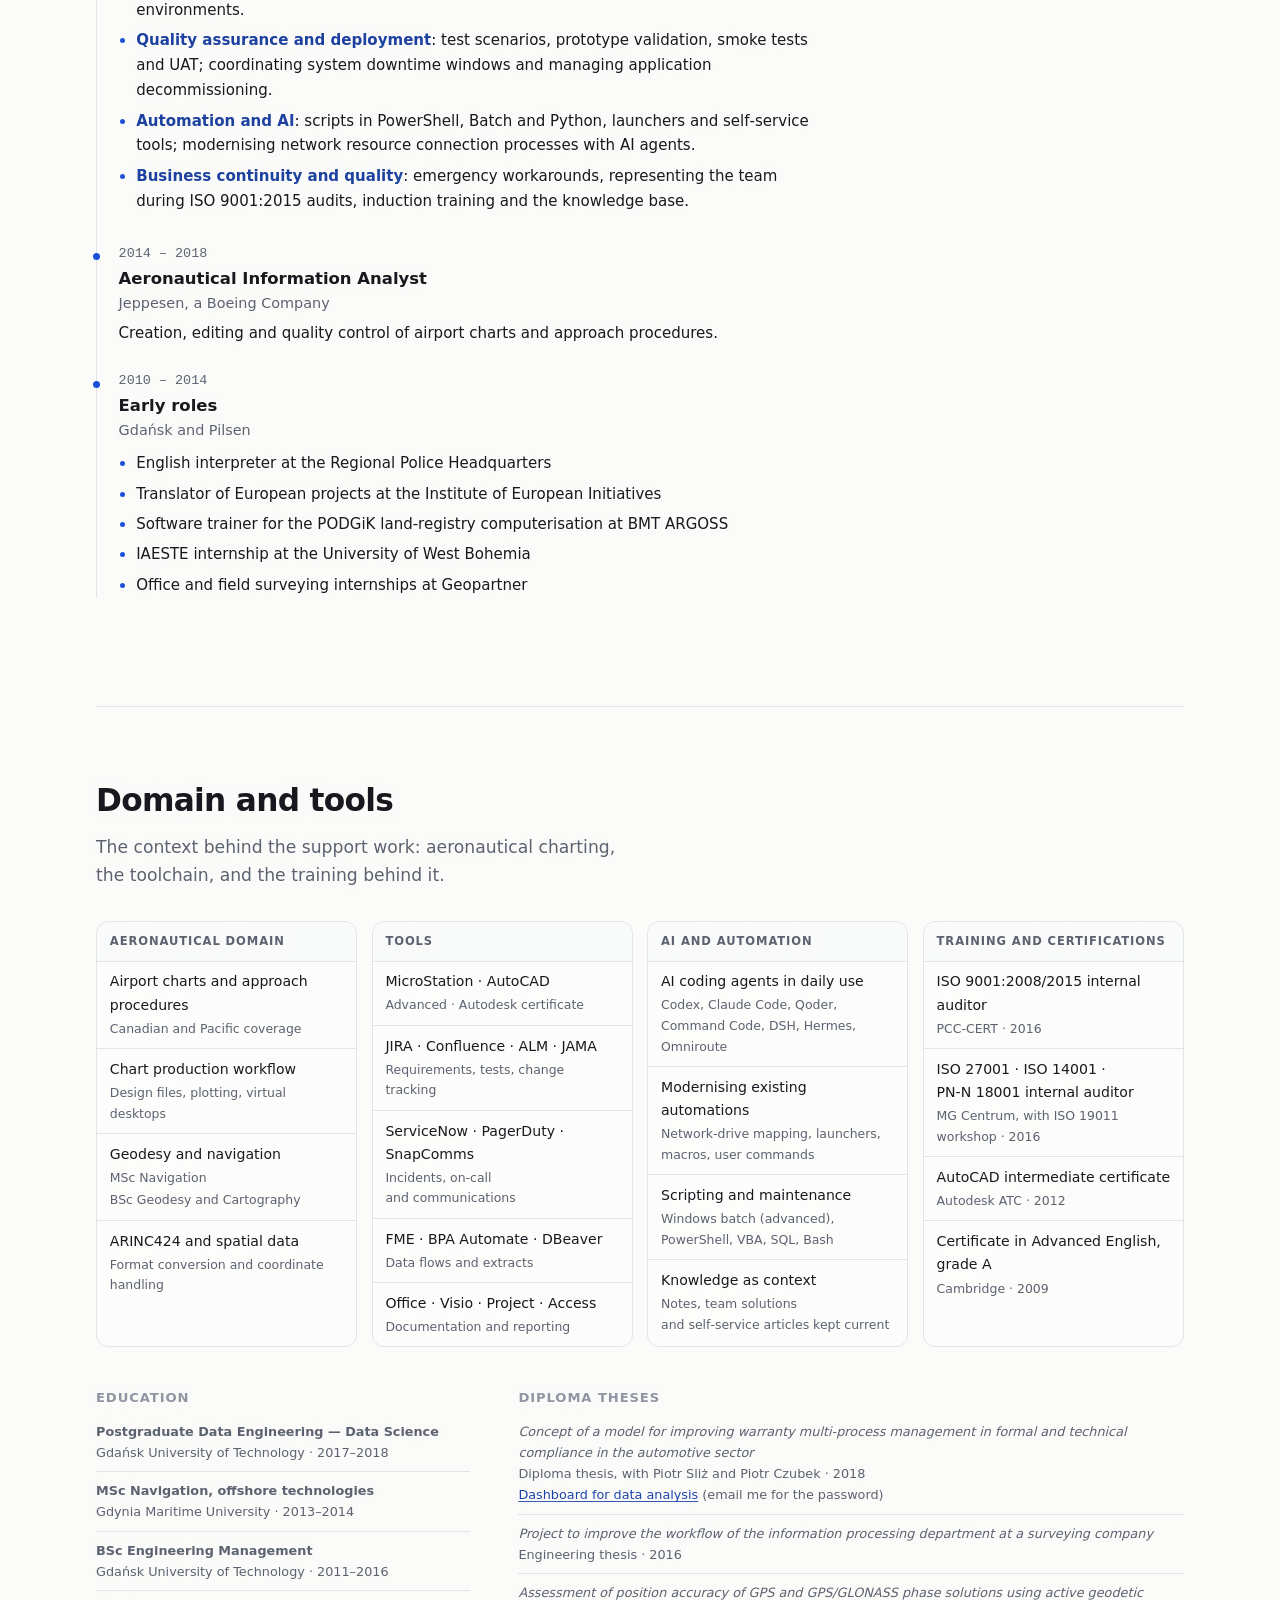
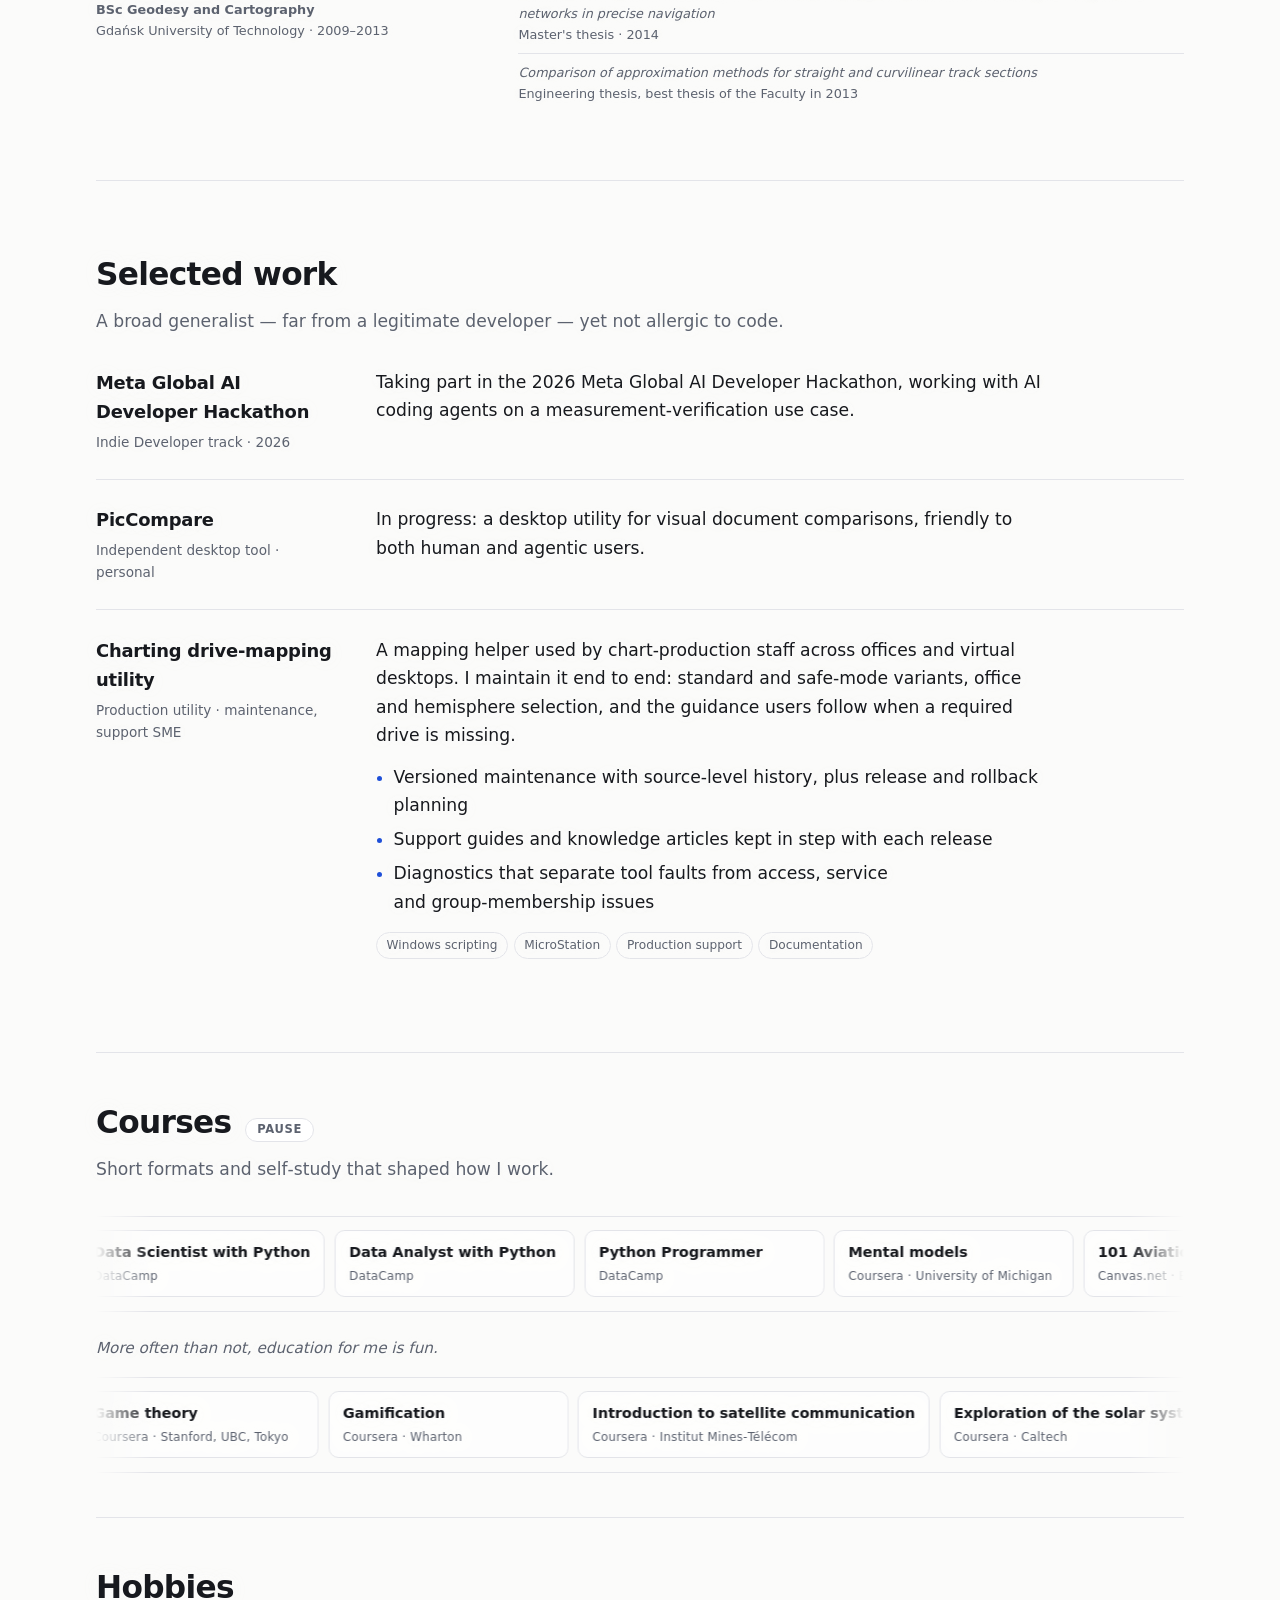
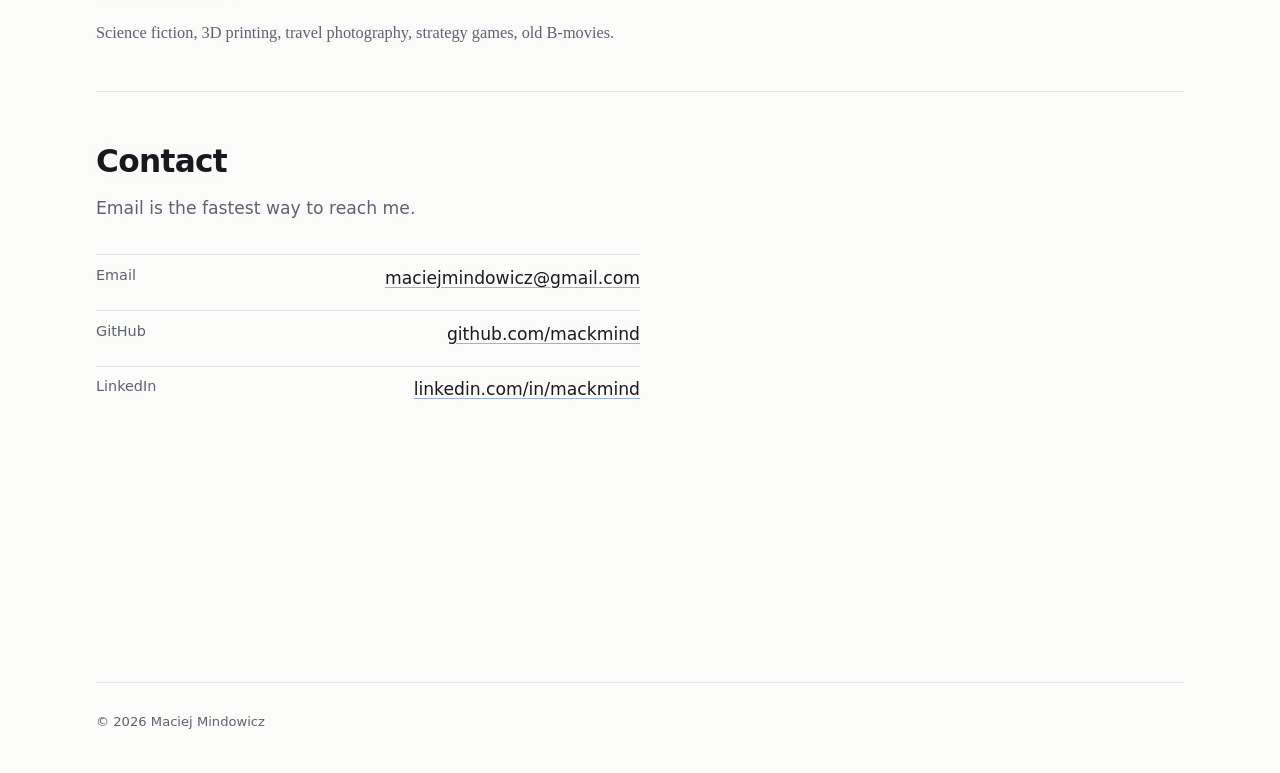
==== commit 49dc57e7: "Soft shadow on all body text Co-authored-by: CommandCodeBot <noreply@commandcode.ai>" ====
--- a/index.html
+++ b/index.html
@@ -14,12 +14,12 @@
 <meta property="og:description" content="Production support for aviation charting, legacy desktop tooling, UAT and documentation.">
 <meta property="og:url" content="https://mackmind.github.io/about/">
 <meta name="twitter:card" content="summary">
-<link rel="stylesheet" href="assets/styles.css?v=1793408445">
+<link rel="stylesheet" href="assets/styles.css?v=1793453505">
 <script>
   try { var t = localStorage.getItem('portfolio.theme'); if (t) document.documentElement.dataset.theme = t; } catch (e) {}
   try { var l = localStorage.getItem('portfolio.lang'); if (l) document.documentElement.lang = l; } catch (e) {}
 </script>
-<script src="assets/app.js?v=1793408445" defer></script>
+<script src="assets/app.js?v=1793453505" defer></script>
 <script type="application/ld+json">
 {
   "@context": "https://schema.org",
@@ -39,10 +39,10 @@
 <body>
 <div class="bloom" aria-hidden="true"></div>
 <div class="bg" aria-hidden="true">
-  <img class="bg__layer bg__far" src="assets/panorama-far.svg?v=1793408445" alt="">
-  <img class="bg__layer bg__mid" src="assets/panorama-mid.svg?v=1793408445" alt="">
-  <img class="bg__layer bg__low" src="assets/panorama-low.svg?v=1793408445" alt="">
-  <img class="bg__layer bg__near" src="assets/panorama-near.svg?v=1793408445" alt="">
+  <img class="bg__layer bg__far" src="assets/panorama-far.svg?v=1793453505" alt="">
+  <img class="bg__layer bg__mid" src="assets/panorama-mid.svg?v=1793453505" alt="">
+  <img class="bg__layer bg__low" src="assets/panorama-low.svg?v=1793453505" alt="">
+  <img class="bg__layer bg__near" src="assets/panorama-near.svg?v=1793453505" alt="">
 </div>
 <a class="skip" href="#main" data-i18n="skip">Skip to content</a>
 
--- a/assets/styles.css
+++ b/assets/styles.css
@@ -213,6 +213,15 @@
   text-shadow: var(--text-glow);
 }
 
+main {
+  text-shadow: var(--text-glow);
+}
+
+.btn,
+.marquee__toggle {
+  text-shadow: none;
+}
+
 .wrap {
   width: min(100% - 2.25rem, var(--wrap));
   margin-inline: auto;
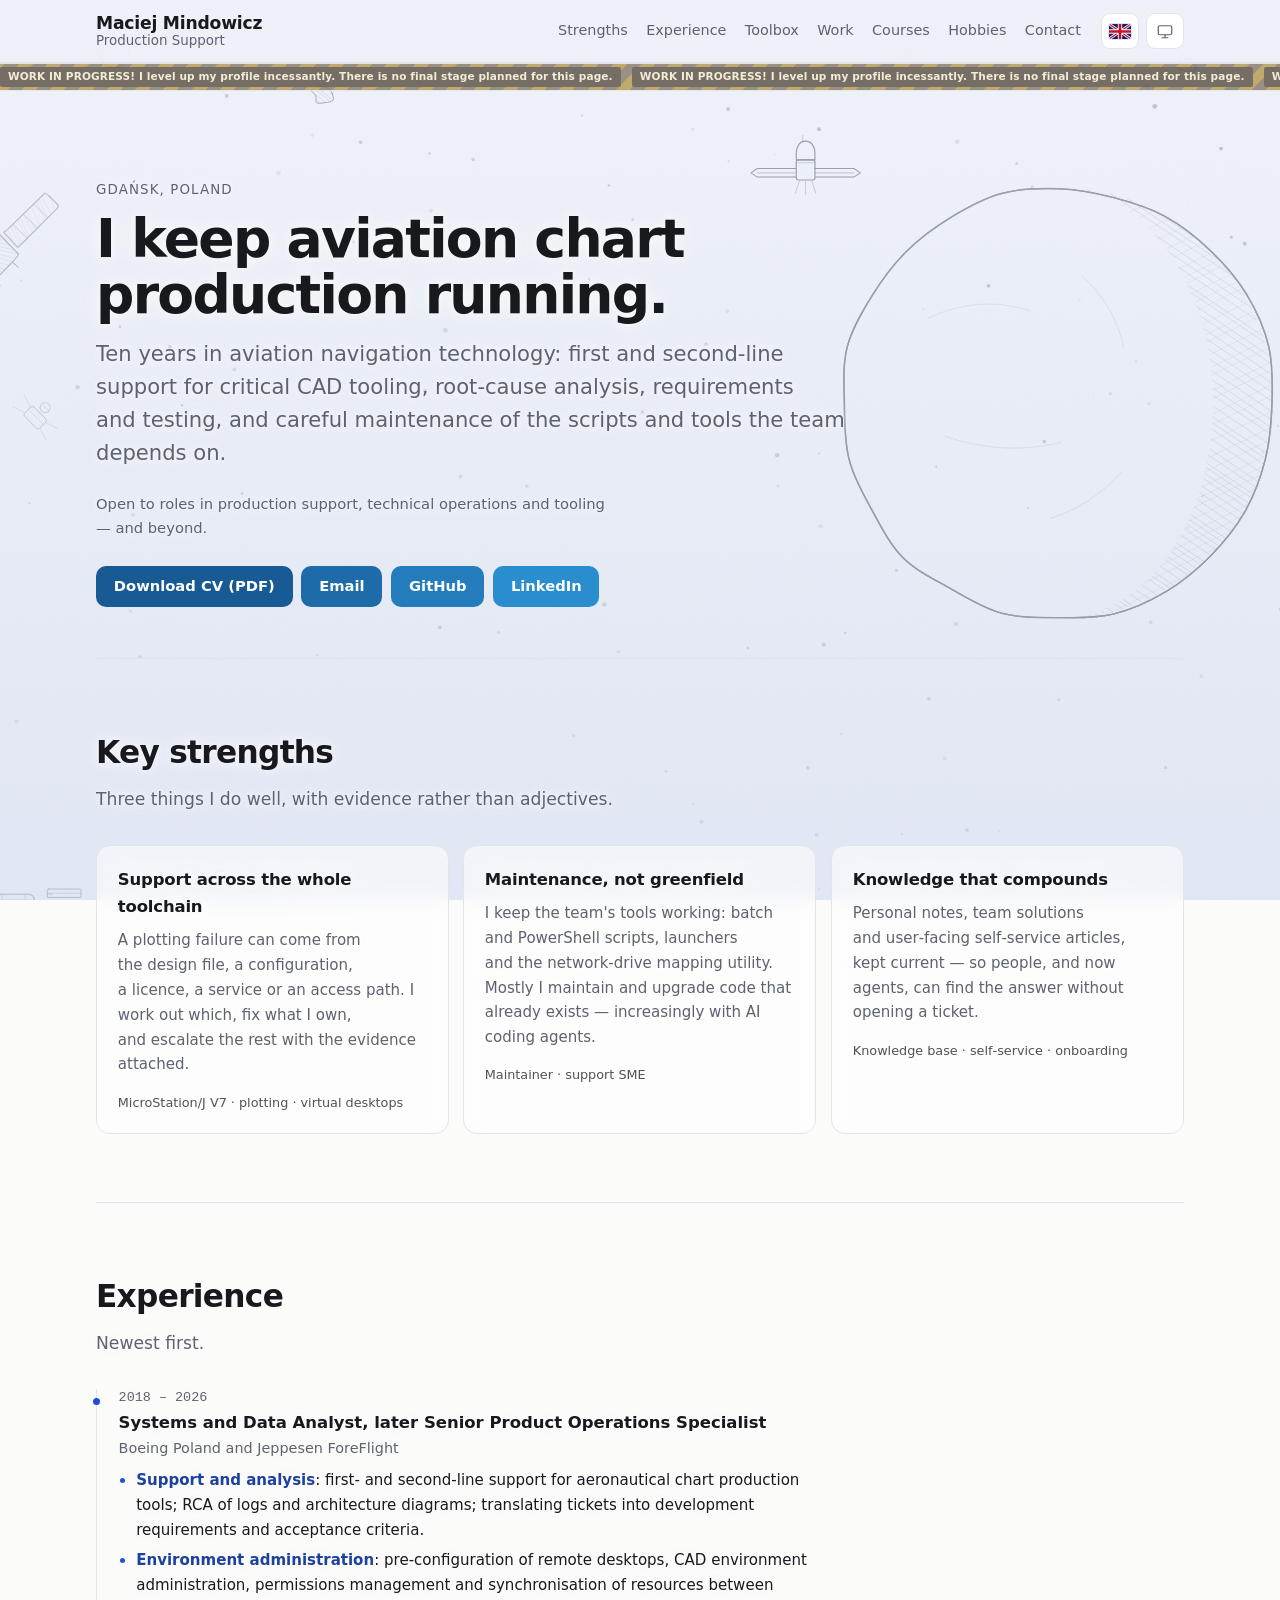
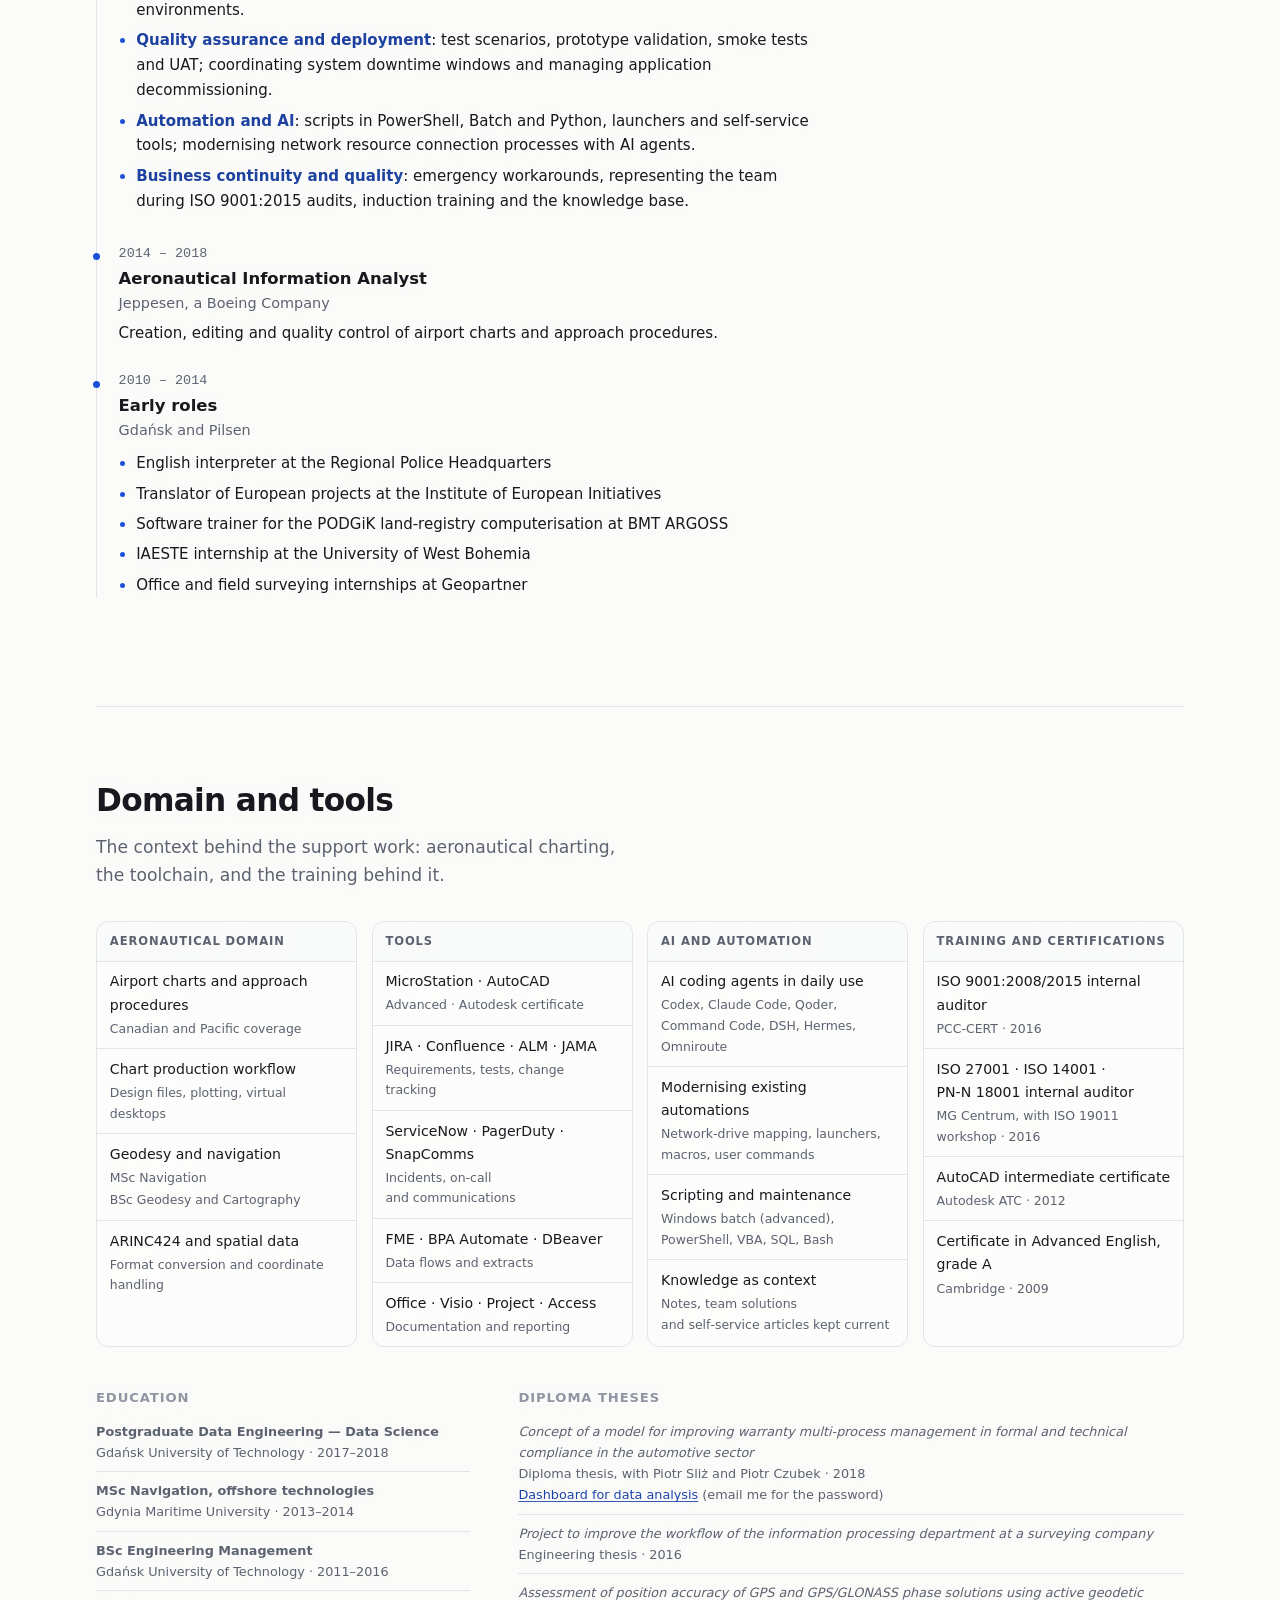
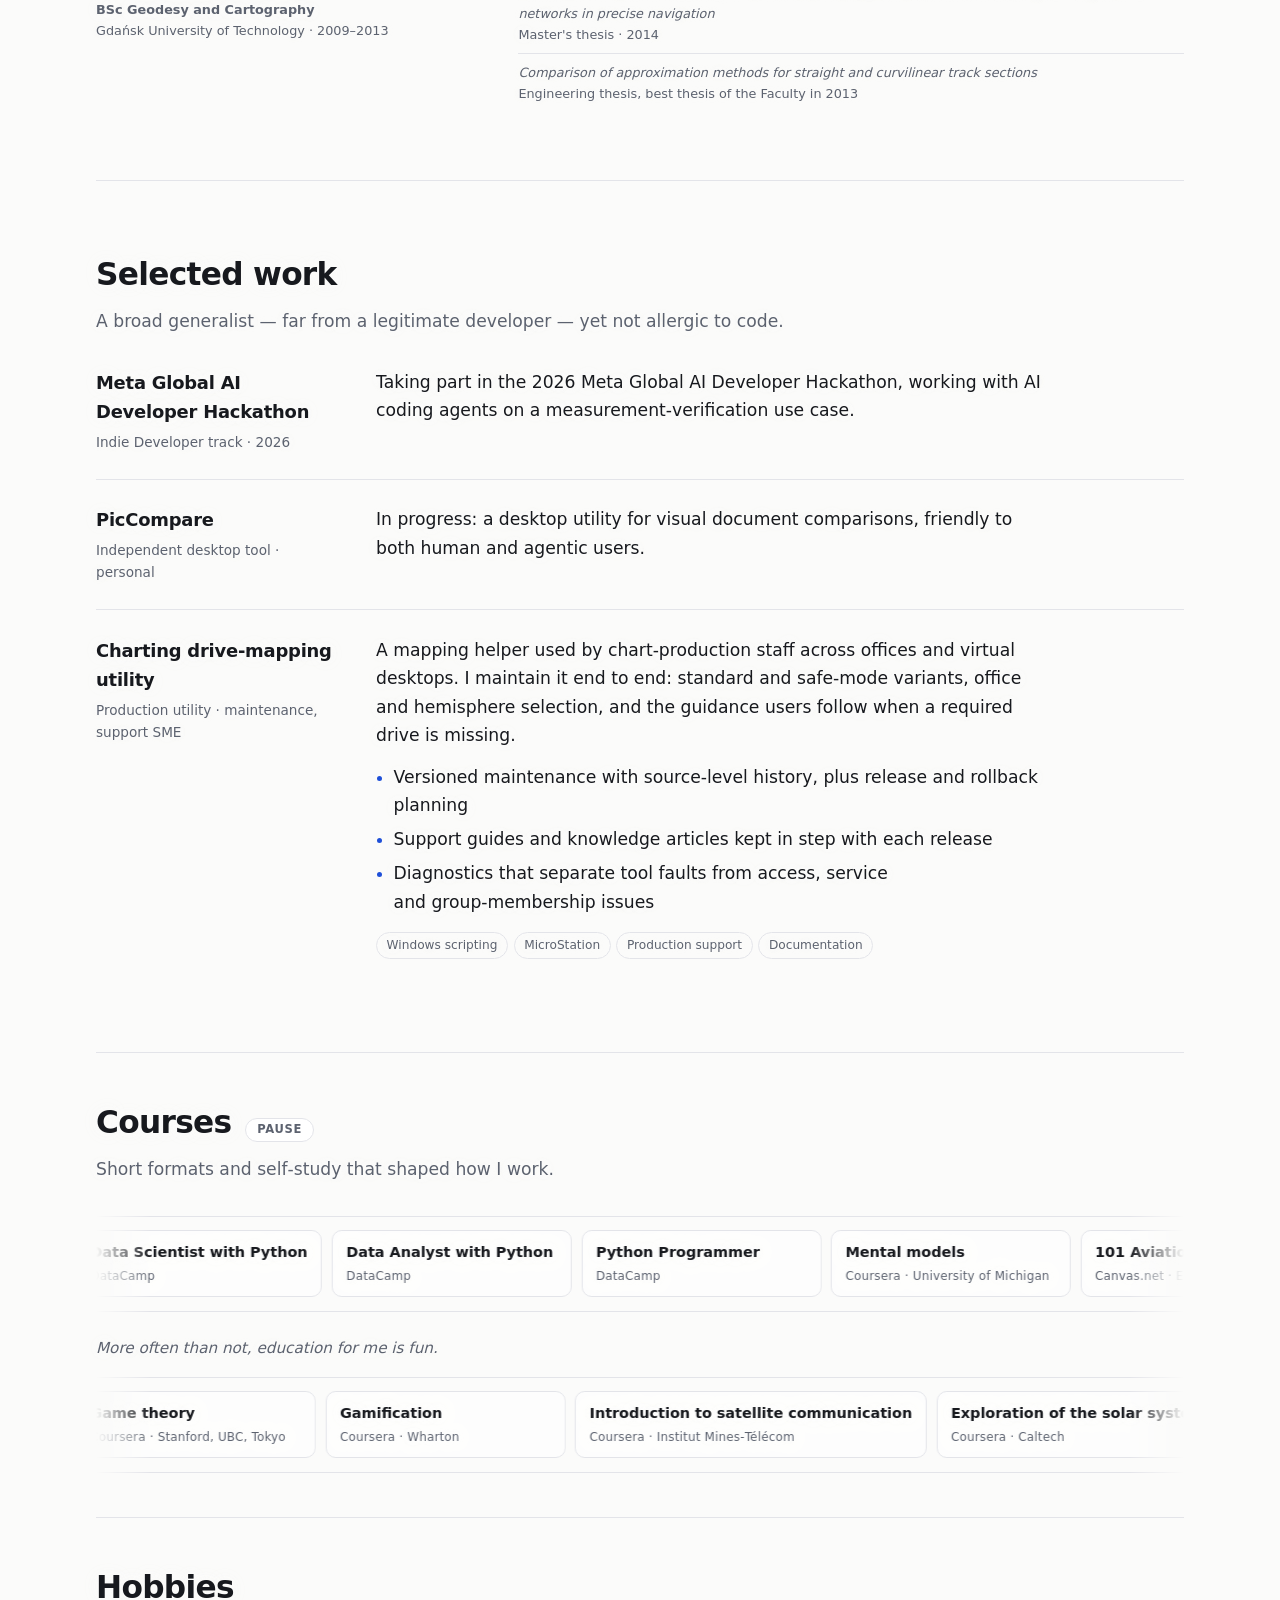
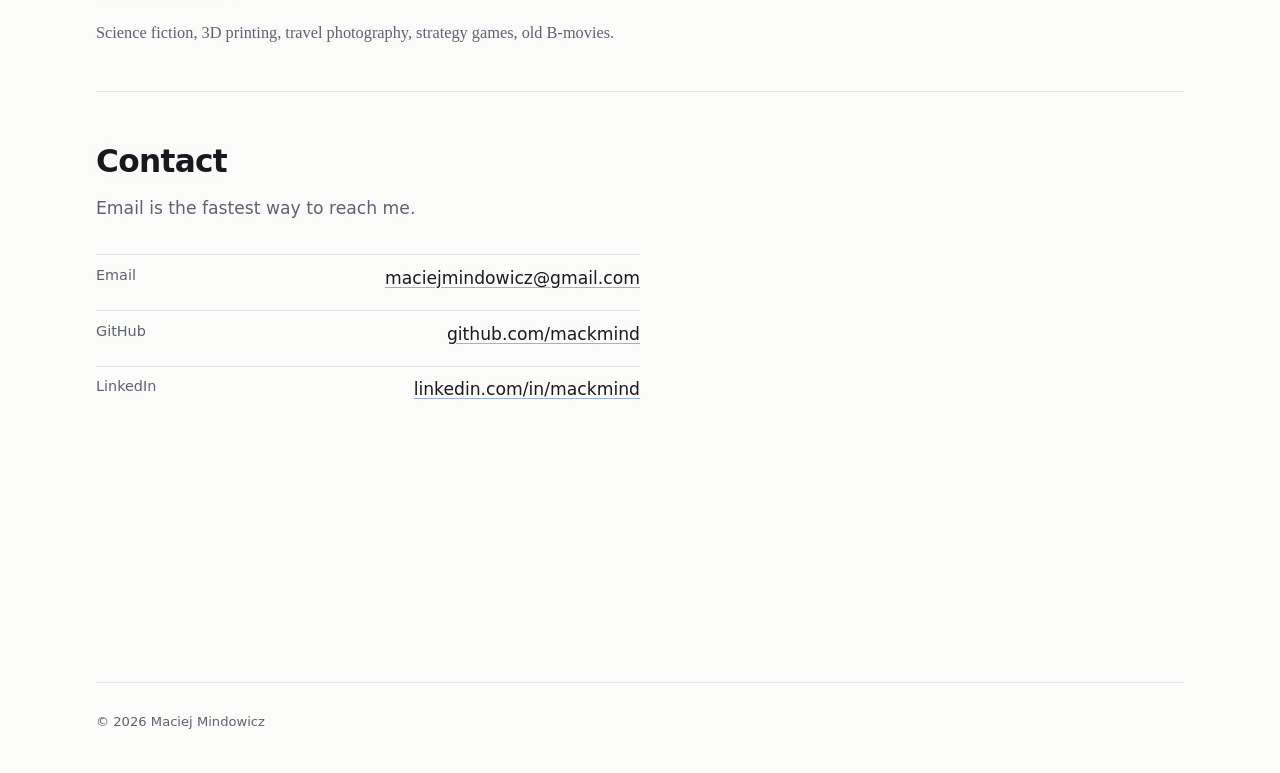
==== commit f3ca2fb6: "Planes drift horizontally on scroll; balloon, kite and drone animate Co-authored-by: CommandCodeBot " ====
--- a/index.html
+++ b/index.html
@@ -14,12 +14,12 @@
 <meta property="og:description" content="Production support for aviation charting, legacy desktop tooling, UAT and documentation.">
 <meta property="og:url" content="https://mackmind.github.io/about/">
 <meta name="twitter:card" content="summary">
-<link rel="stylesheet" href="assets/styles.css?v=1793453505">
+<link rel="stylesheet" href="assets/styles.css?v=1793465064">
 <script>
   try { var t = localStorage.getItem('portfolio.theme'); if (t) document.documentElement.dataset.theme = t; } catch (e) {}
   try { var l = localStorage.getItem('portfolio.lang'); if (l) document.documentElement.lang = l; } catch (e) {}
 </script>
-<script src="assets/app.js?v=1793453505" defer></script>
+<script src="assets/app.js?v=1793465064" defer></script>
 <script type="application/ld+json">
 {
   "@context": "https://schema.org",
@@ -39,10 +39,11 @@
 <body>
 <div class="bloom" aria-hidden="true"></div>
 <div class="bg" aria-hidden="true">
-  <img class="bg__layer bg__far" src="assets/panorama-far.svg?v=1793453505" alt="">
-  <img class="bg__layer bg__mid" src="assets/panorama-mid.svg?v=1793453505" alt="">
-  <img class="bg__layer bg__low" src="assets/panorama-low.svg?v=1793453505" alt="">
-  <img class="bg__layer bg__near" src="assets/panorama-near.svg?v=1793453505" alt="">
+  <img class="bg__layer bg__far" src="assets/panorama-far.svg?v=1793465064" alt="">
+  <img class="bg__layer bg__mid" src="assets/panorama-mid.svg?v=1793465064" alt="">
+  <img class="bg__layer bg__air" src="assets/panorama-air.svg?v=1793465064" alt="">
+  <img class="bg__layer bg__low" src="assets/panorama-low.svg?v=1793465064" alt="">
+  <img class="bg__layer bg__near" src="assets/panorama-near.svg?v=1793465064" alt="">
 </div>
 <a class="skip" href="#main" data-i18n="skip">Skip to content</a>
 
--- a/assets/styles.css
+++ b/assets/styles.css
@@ -149,6 +149,12 @@
   transform: translateY(calc(var(--pan, 0) * -230vh));
 }
 
+.bg__air {
+  height: 330vh;
+  opacity: 0.52;
+  transform: translateY(calc(var(--pan, 0) * -230vh)) translateX(calc(var(--pan, 0) * -12vh));
+}
+
 .bg__low {
   height: 380vh;
   opacity: 0.58;
@@ -173,6 +179,10 @@
   opacity: 0.46;
 }
 
+:root[data-theme="dark"] .bg__air {
+  opacity: 0.46;
+}
+
 :root[data-theme="dark"] .bg__low {
   opacity: 0.52;
 }
@@ -191,6 +201,10 @@
   }
 
   :root[data-theme="auto"] .bg__mid {
+    opacity: 0.46;
+  }
+
+  :root[data-theme="auto"] .bg__air {
     opacity: 0.46;
   }
 
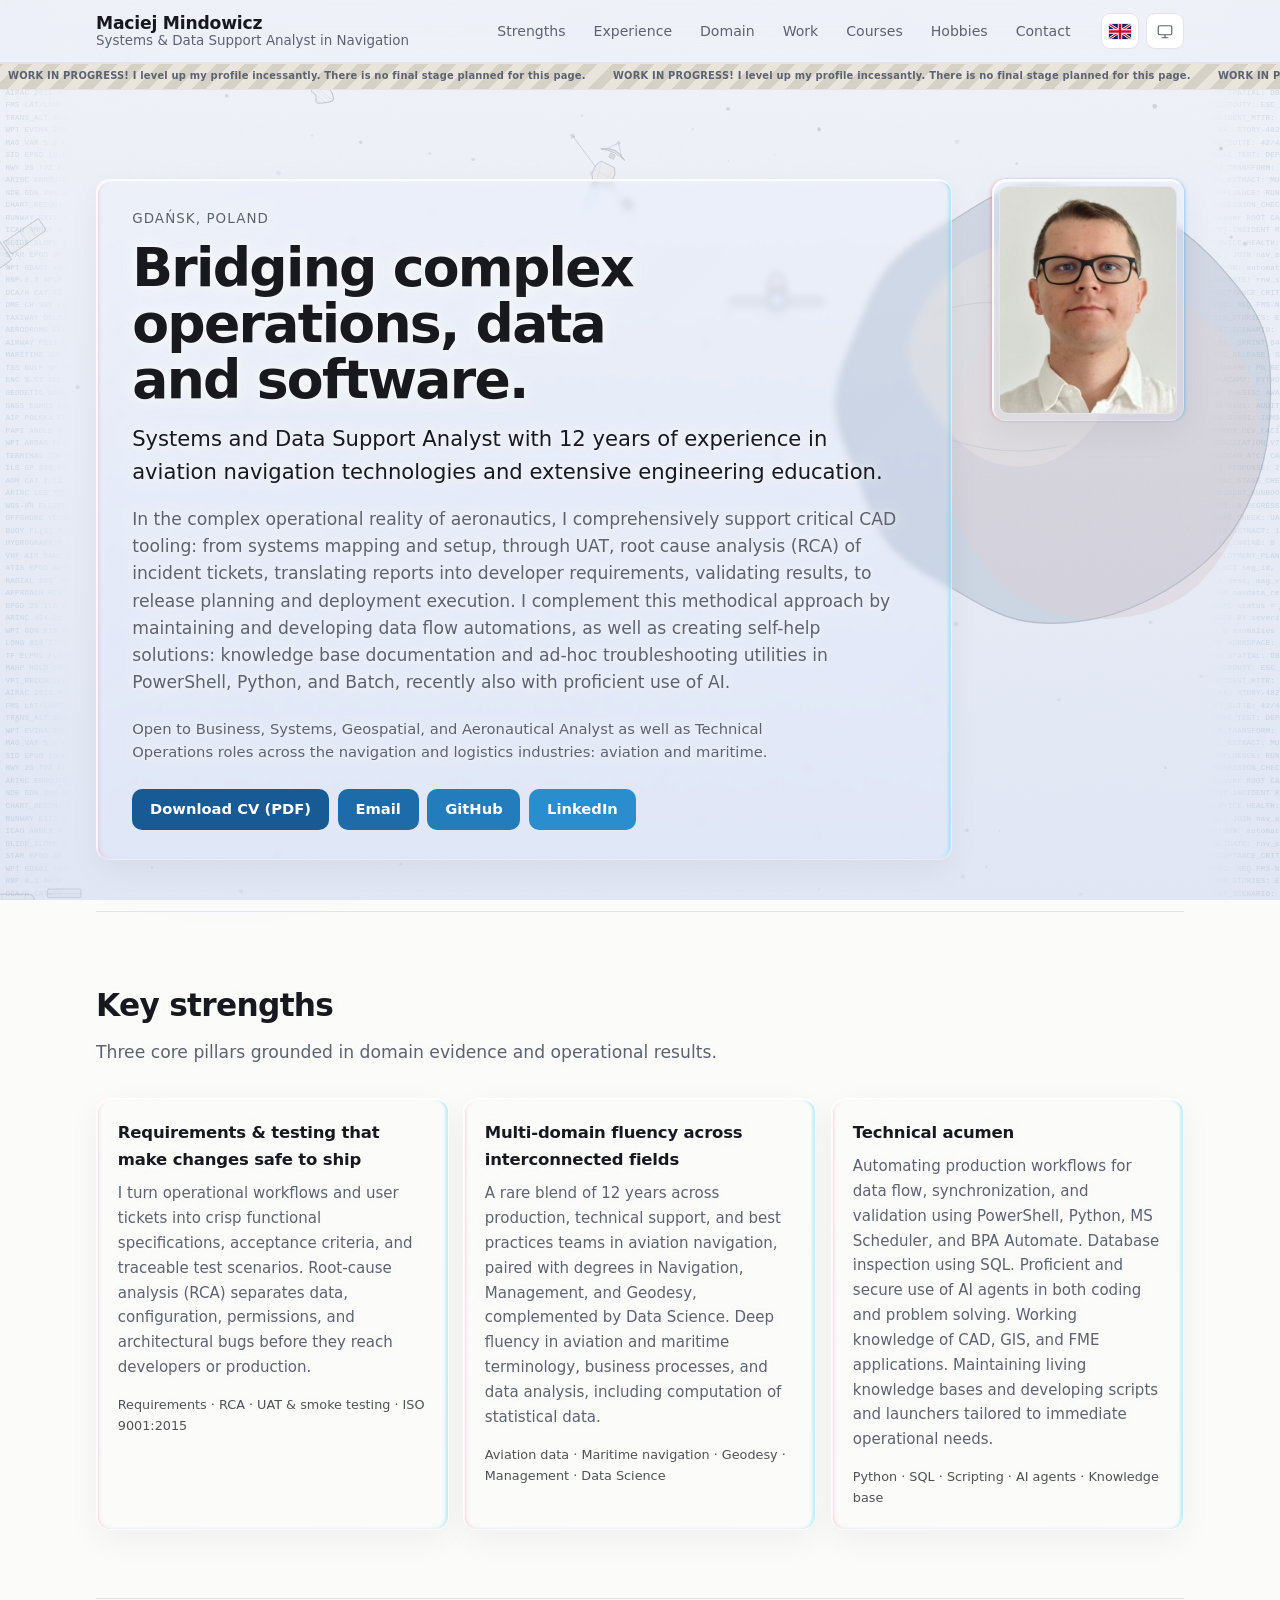
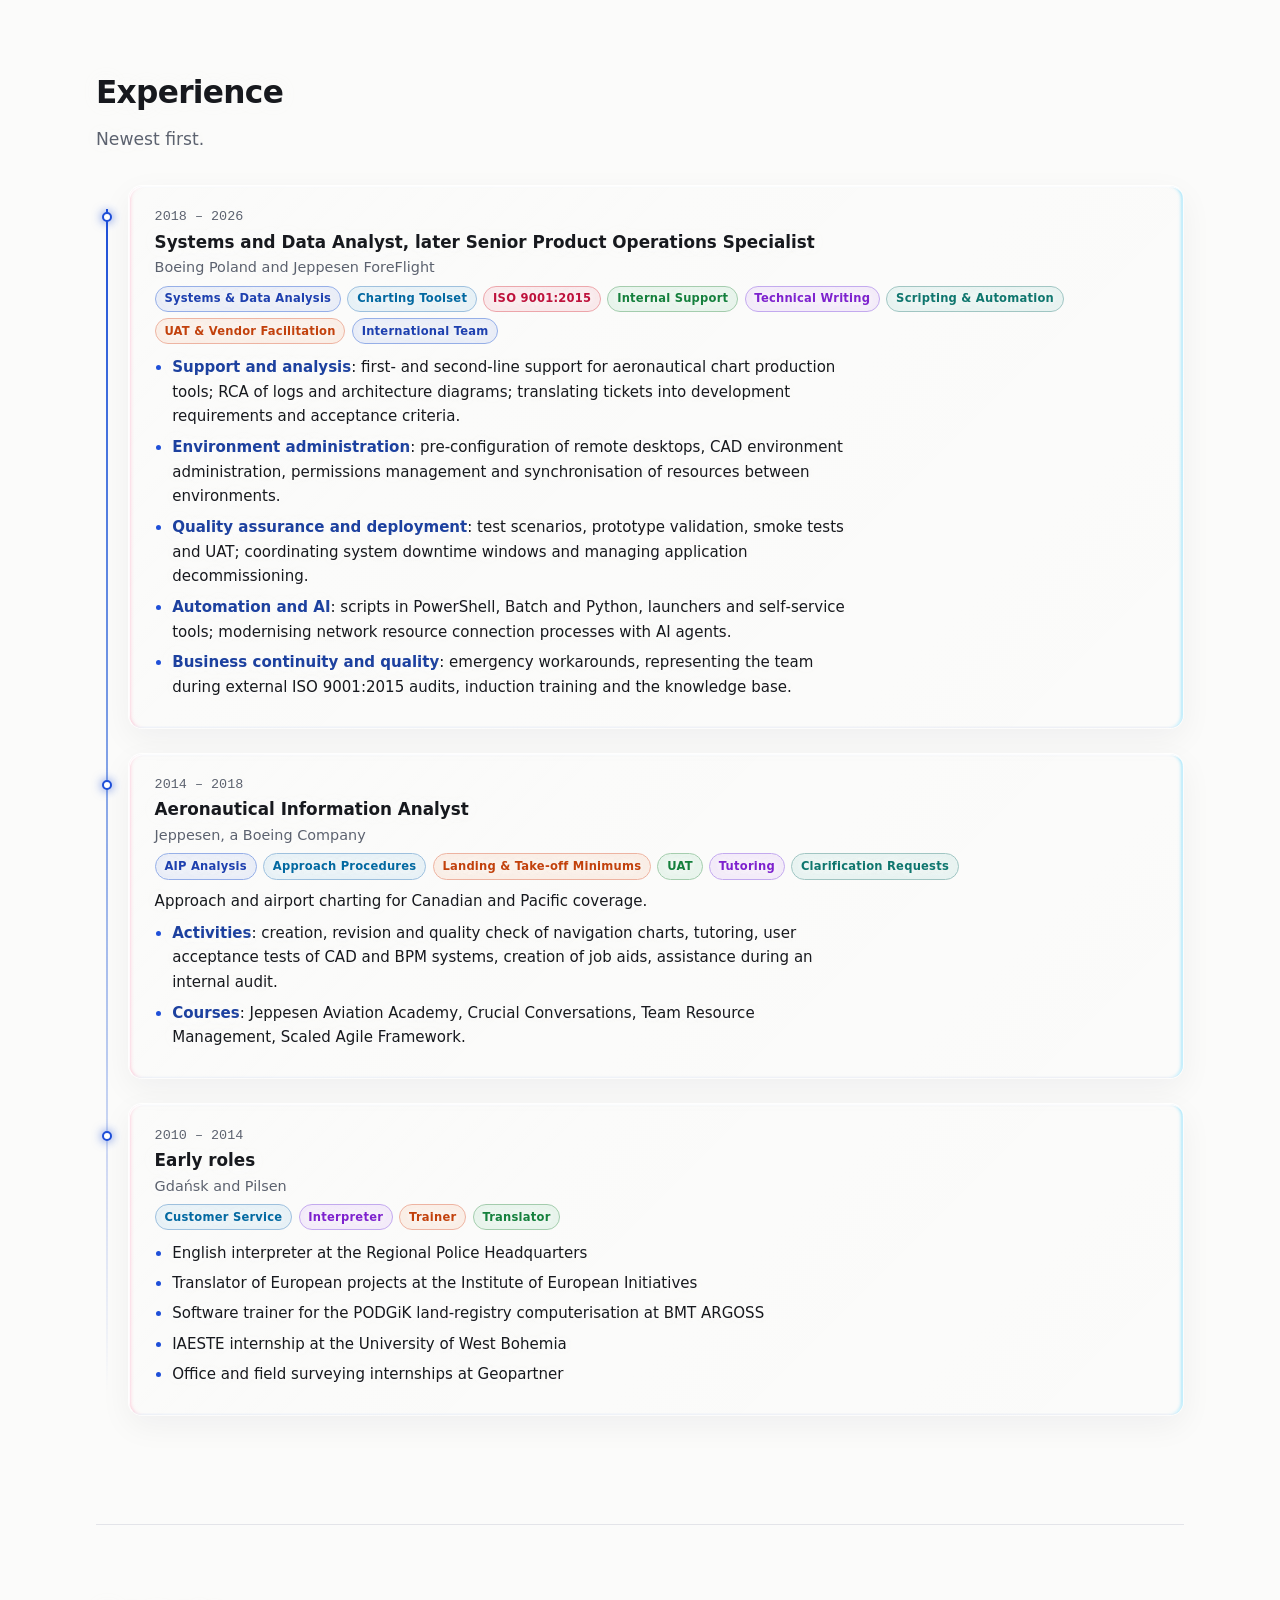
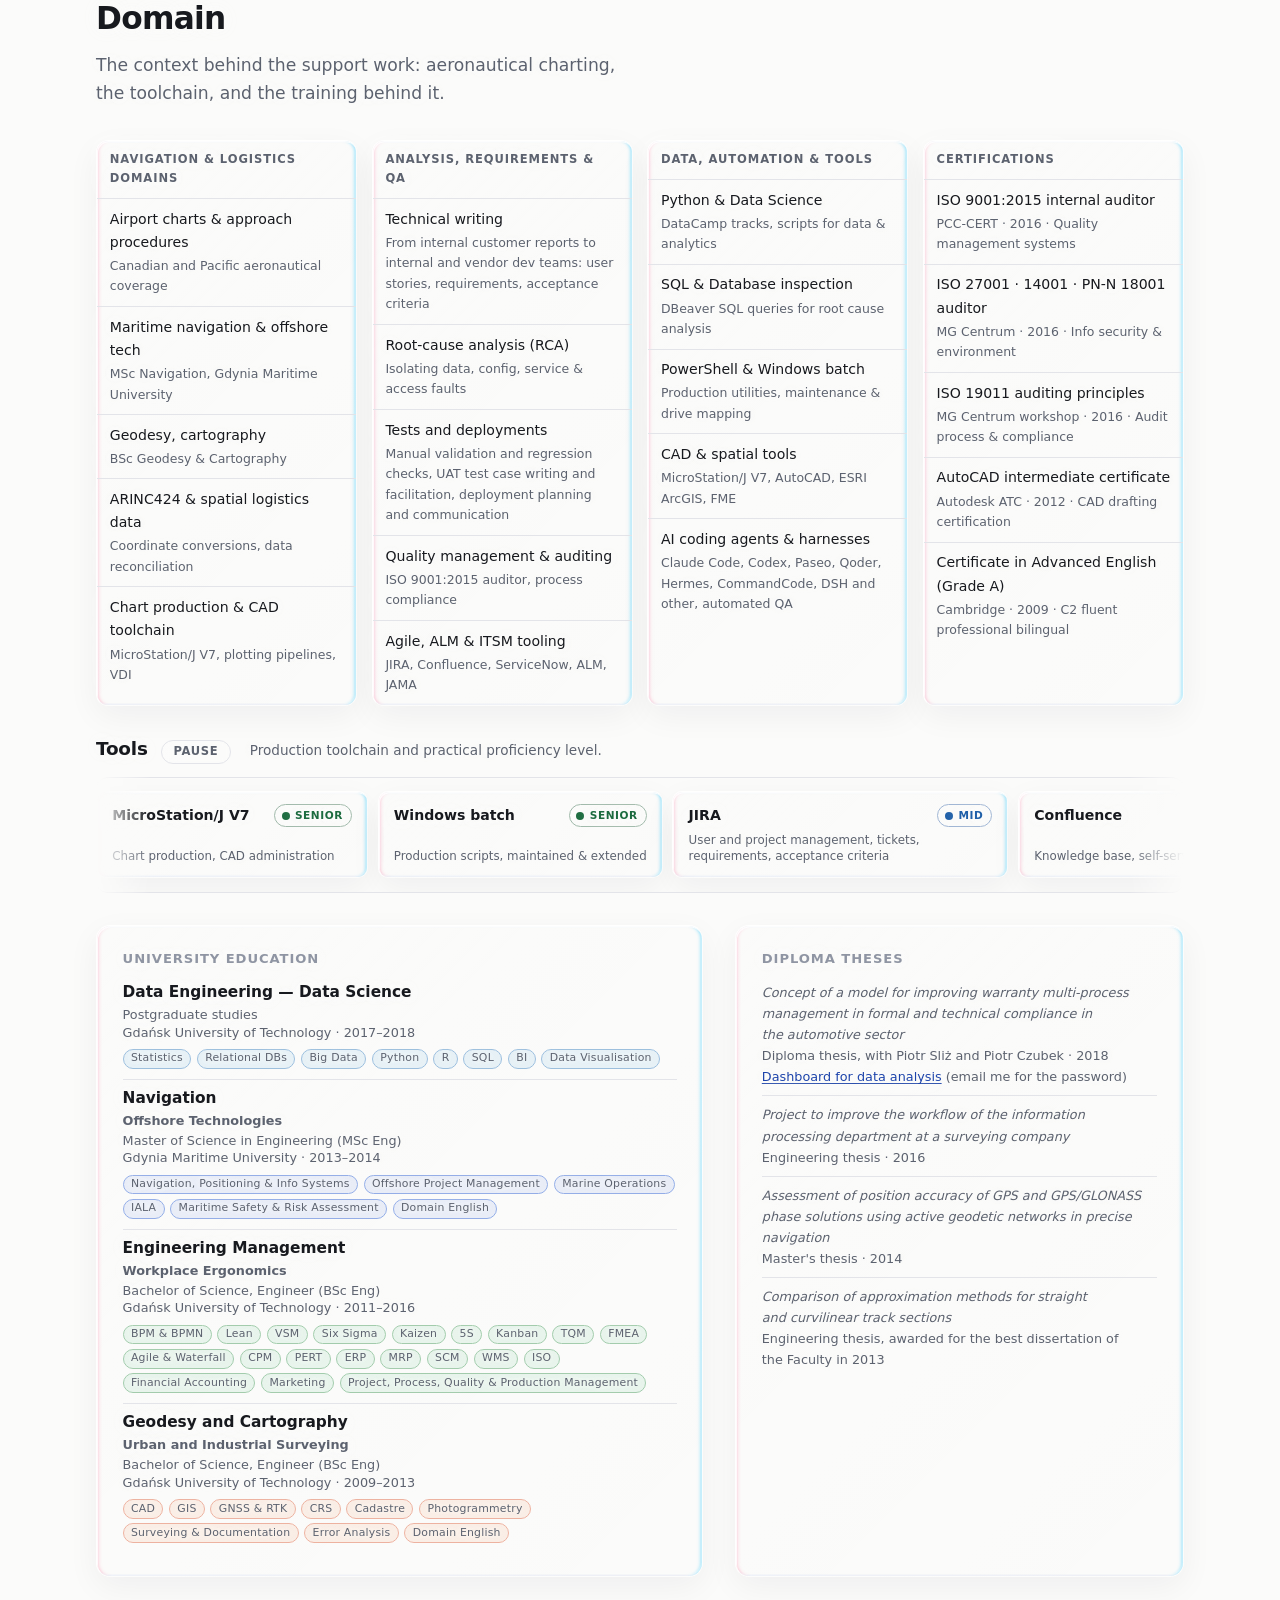
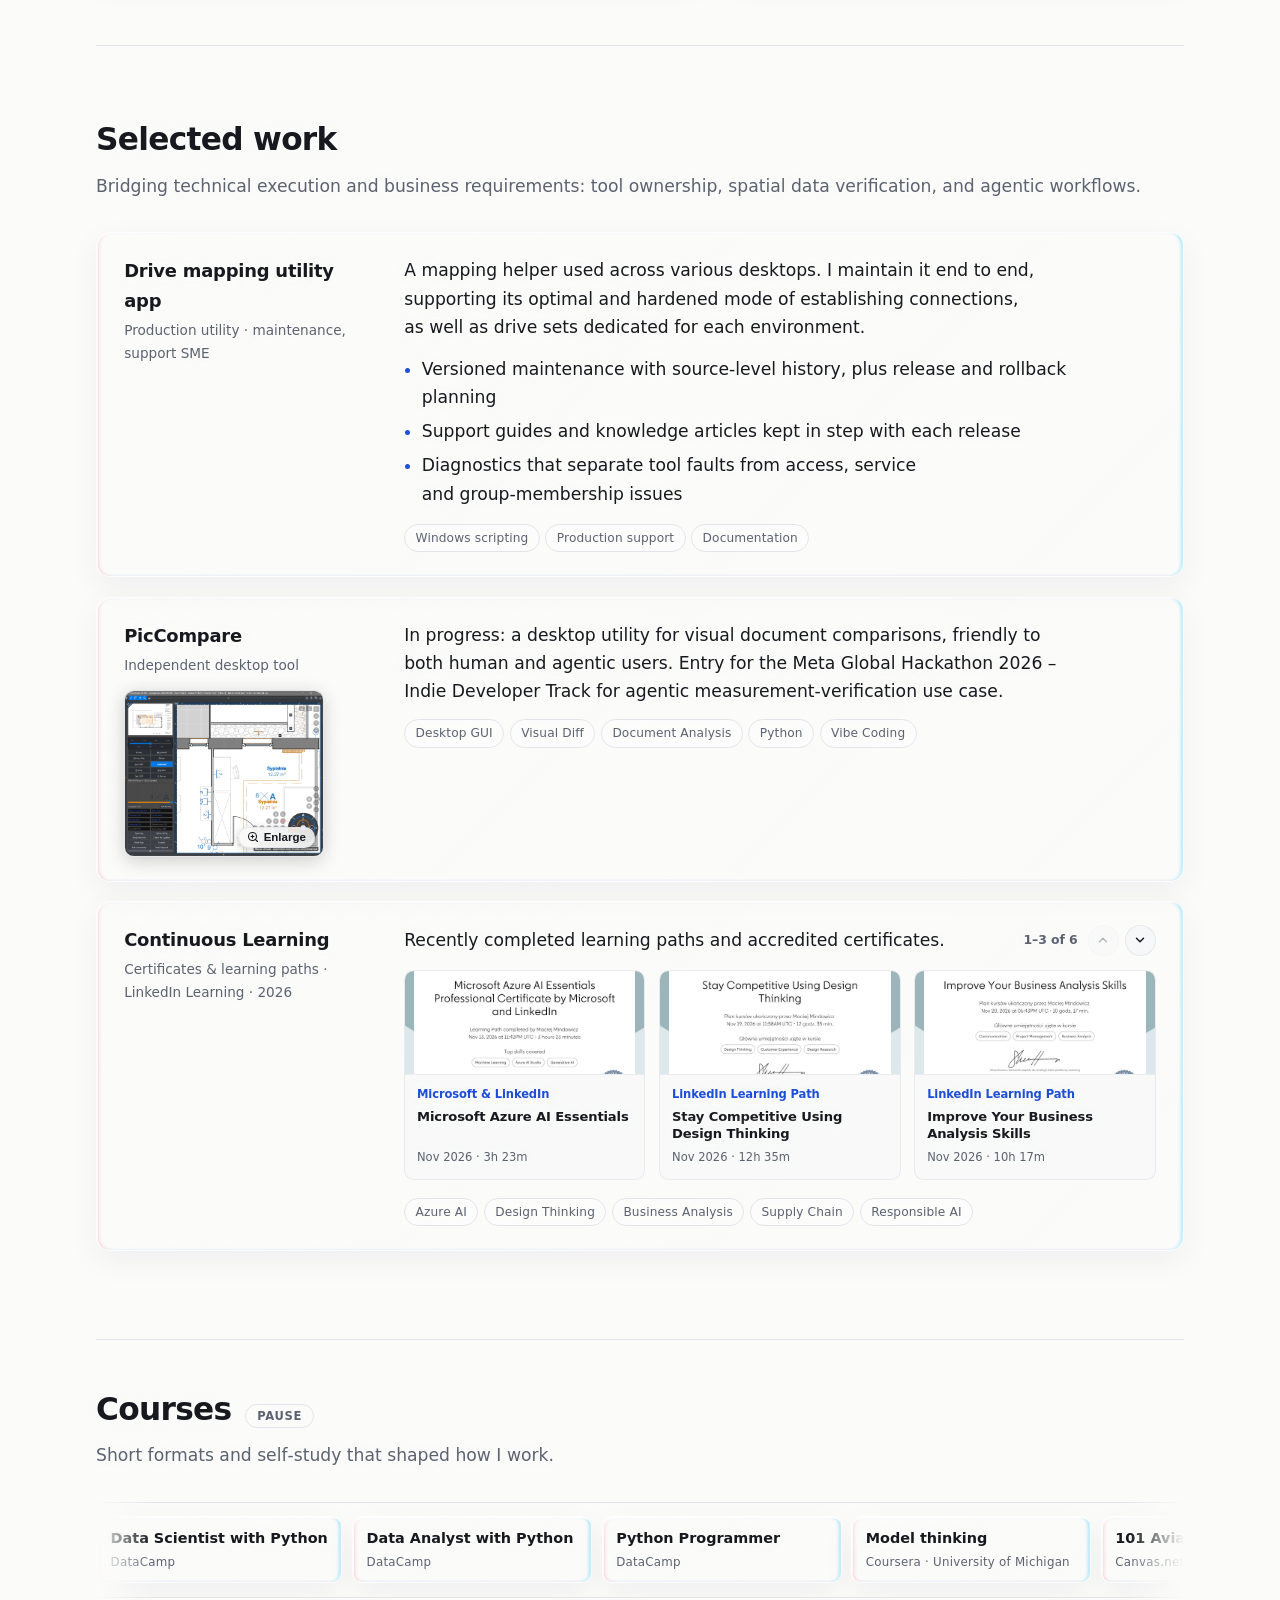
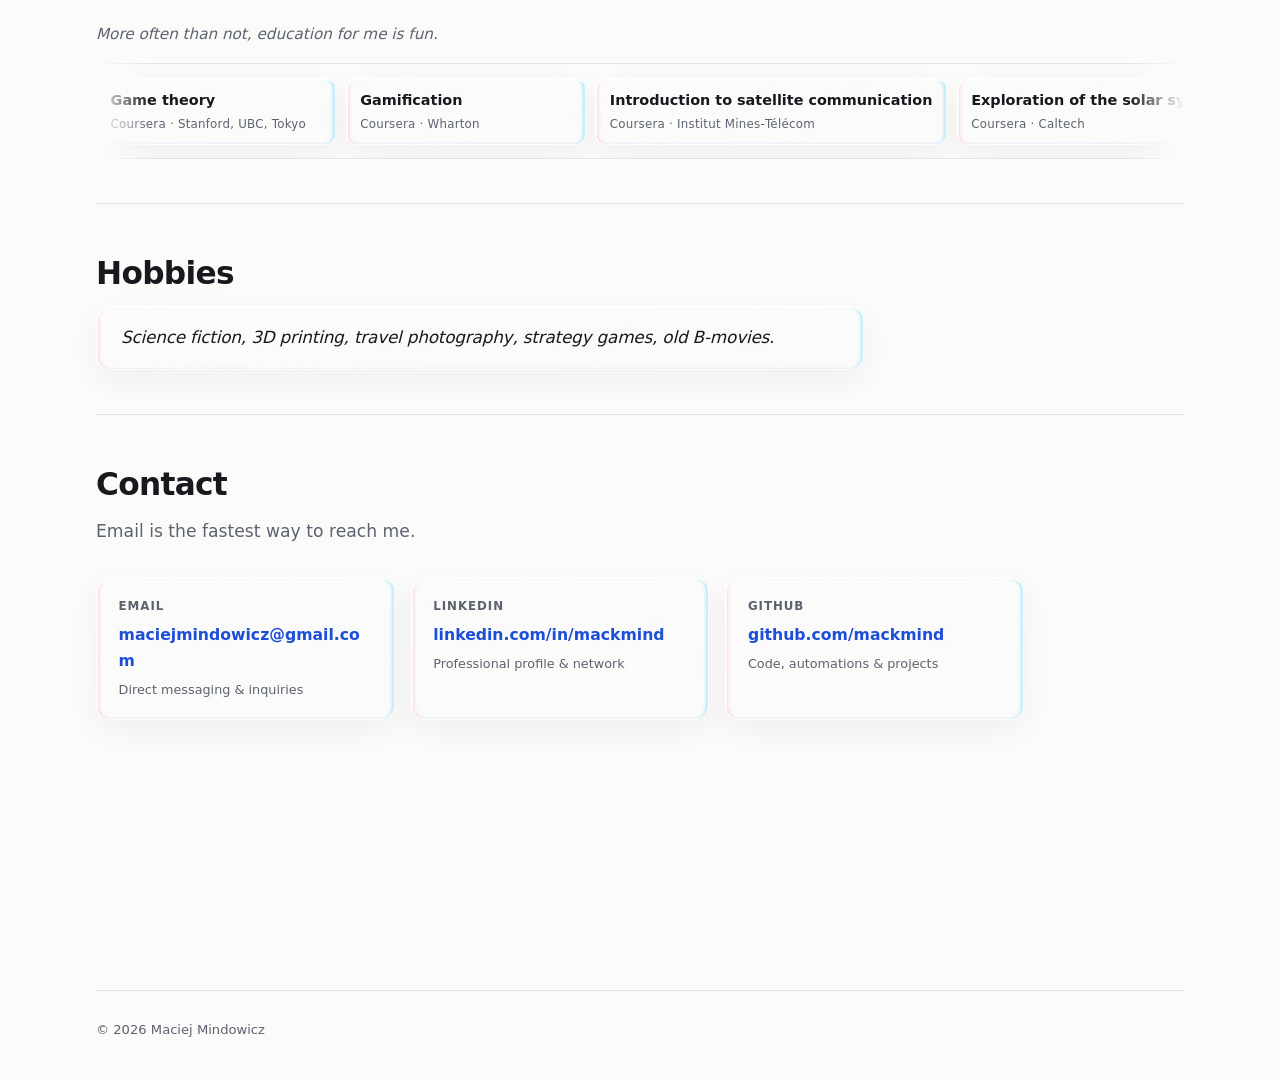
==== commit a5644d60: "Update portfolio site: fresh WIP with interactive panorama, domain panels, tooling, continuous learn" ====
--- a/index.html
+++ b/index.html
@@ -3,30 +3,30 @@
 <head>
 <meta charset="utf-8">
 <meta name="viewport" content="width=device-width, initial-scale=1">
-<title>Maciej Mindowicz — Aviation Chart Production Support</title>
-<meta name="description" content="Production support for aviation charting: MicroStation/J V7, plotting and virtual desktops, a production drive&#8209;mapping utility, UAT and documentation.">
+<title>Maciej Mindowicz — Systems &amp; Data Support Analyst in Navigation Industry</title>
+<meta name="description" content="Systems and Data Support Analyst with 12 years in aviation navigation technology. CAD tooling support, UAT, RCA, requirements, automations in Python, PowerShell, and AI.">
 <meta name="author" content="Maciej Mindowicz">
 <meta name="color-scheme" content="light dark">
 <link rel="canonical" href="https://mackmind.github.io/about/">
 <link rel="icon" href="data:image/svg+xml,%3Csvg xmlns='http://www.w3.org/2000/svg' viewBox='0 0 64 64'%3E%3Crect width='64' height='64' rx='14' fill='%2316181d'/%3E%3Ctext x='32' y='42' font-family='system-ui,sans-serif' font-size='26' font-weight='600' fill='%23fff' text-anchor='middle'%3EMM%3C/text%3E%3C/svg%3E">
 <meta property="og:type" content="website">
-<meta property="og:title" content="Maciej Mindowicz — Aviation Chart Production Support">
-<meta property="og:description" content="Production support for aviation charting, legacy desktop tooling, UAT and documentation.">
+<meta property="og:title" content="Maciej Mindowicz — Systems &amp; Data Support Analyst in Navigation Industry">
+<meta property="og:description" content="Systems and Data Support Analyst with 12 years in aviation navigation technology. CAD tooling support, UAT, RCA, requirements, automations in Python, PowerShell, and AI.">
 <meta property="og:url" content="https://mackmind.github.io/about/">
 <meta name="twitter:card" content="summary">
-<link rel="stylesheet" href="assets/styles.css?v=1793465064">
+<link rel="stylesheet" href="assets/styles.css?v=1795400941">
 <script>
   try { var t = localStorage.getItem('portfolio.theme'); if (t) document.documentElement.dataset.theme = t; } catch (e) {}
   try { var l = localStorage.getItem('portfolio.lang'); if (l) document.documentElement.lang = l; } catch (e) {}
 </script>
-<script src="assets/app.js?v=1793465064" defer></script>
+<script src="assets/app.js?v=1795400941" defer></script>
 <script type="application/ld+json">
 {
   "@context": "https://schema.org",
   "@type": "Person",
   "name": "Maciej Mindowicz",
   "url": "https://mackmind.github.io/about/",
-  "jobTitle": "Senior Product Operations Specialist",
+  "jobTitle": "Systems & Data Support Analyst in Navigation Industry",
   "homeLocation": { "@type": "Place", "name": "Gdańsk, Poland" },
   "alumniOf": [
     { "@type": "CollegeOrUniversity", "name": "Gdynia Maritime University" },
@@ -39,11 +39,213 @@
 <body>
 <div class="bloom" aria-hidden="true"></div>
 <div class="bg" aria-hidden="true">
-  <img class="bg__layer bg__far" src="assets/panorama-far.svg?v=1793465064" alt="">
-  <img class="bg__layer bg__mid" src="assets/panorama-mid.svg?v=1793465064" alt="">
-  <img class="bg__layer bg__air" src="assets/panorama-air.svg?v=1793465064" alt="">
-  <img class="bg__layer bg__low" src="assets/panorama-low.svg?v=1793465064" alt="">
-  <img class="bg__layer bg__near" src="assets/panorama-near.svg?v=1793465064" alt="">
+  <img class="bg__layer bg__far" src="assets/panorama-far.svg?v=1795400941" alt="">
+  <img class="bg__layer bg__mid" src="assets/panorama-mid.svg?v=1795400941" alt="">
+  <img class="bg__layer bg__air" src="assets/panorama-air.svg?v=1795400941" alt="">
+  <img class="bg__layer bg__plane" src="assets/panorama-plane.svg?v=1795400941" alt="">
+  <img class="bg__layer bg__low" src="assets/panorama-low.svg?v=1795400941" alt="">
+  <img class="bg__layer bg__near" src="assets/panorama-near.svg?v=1795400941" alt="">
+  <img class="bg__layer bg__ship" src="assets/panorama-ship.svg?v=1795400941" alt="">
+  <img class="bg__layer bg__port" src="assets/panorama-port.svg?v=1795400941" alt="">
+  <img class="bg__layer bg__lamp" src="assets/panorama-lamp.svg?v=1795400941" alt="">
+</div>
+<!-- Matrix & Telemetry Margin Layer (Modular & Reversible: easily toggleable or removable) -->
+<div class="matrix-telemetry" id="matrix-telemetry" aria-hidden="true">
+  <div class="matrix-col matrix-col--left">
+    <div class="matrix-stream">
+      <span>EPGD 29 ILS DME CAT II</span>
+      <span>ARINC 424-21 CF 289° 4.2NM</span>
+      <span>WPT GDN FIX RNAV1 LAT 54°22'39"N</span>
+      <span>LONG 018°27'58"E ELEV 489FT</span>
+      <span>TF ELPOL FL380 SPD 250KT</span>
+      <span>MAHP HOLD INBD 289° RT 1MIN</span>
+      <span>VPT_RECONCILE: PASS [0.002° RMS]</span>
+      <span>AIRAC 2611 ACTIVE CYCLE</span>
+      <span>FMS LAT/LONG GEOID EGM96</span>
+      <span>TRANS_ALT 6500FT QNH 1013.2</span>
+      <span>WPT EVINA 2200FT SPEED REST</span>
+      <span>MAG_VAR 5.2°E WGS84 UTM34N</span>
+      <span>SID EPGD 1G CLR FL120</span>
+      <span>RWY 29 TDZ ELEV 472FT THR</span>
+      <span>ARINC ENROUTE AIRWAY L980</span>
+      <span>NDB GDN 385.0KHZ BEARING 289°</span>
+      <span>CHART_RECON: 0 CONFLICTS</span>
+      <span>RUNWAY EXIT W2 RAPID TURNOFF</span>
+      <span>ICAO ANNEX 4 / 14 COMPLIANT</span>
+      <span>GLIDE_SLOPE 3.00° GP 335.0MHZ</span>
+      <span>STAR EPGD 3P ARRIVAL FL090</span>
+      <span>WPT GDA01 1600FT TRK 289°</span>
+      <span>RNP 0.3 APCH BARO-VNAV OK</span>
+      <span>OCA/H CAT II: 100FT RA 108FT</span>
+      <span>DME CH 38X LOC FREQ 110.30</span>
+      <span>TAXIWAY DELTA TWY CTR 23M</span>
+      <span>AERODROME ELEV 489FT AMSL</span>
+      <span>AIRWAY P851 ELPOL-KRN 22NM</span>
+      <span>MARITIME GDY TUG HARBOR OPS</span>
+      <span>TSS GULF OF GDANSK SECTOR 3</span>
+      <span>ENC S-57 CELLS BALTIC SEAWAY</span>
+      <span>GEODETIC BASELINE EPSG:32634</span>
+      <span>GNSS EGNOS AUGMENTATION ACTIVE</span>
+      <span>AIP POLSKA EPGD AD 2.1-1</span>
+      <span>PAPI ANGLE 3.0° MEHT 54FT</span>
+      <span>WPT ARDAG FL240 DCT REKVO</span>
+      <span>TERMINAL CONTROL GDANSK APP</span>
+      <span>ILS GP 335.00 MHZ CH 40</span>
+      <span>AOM CAT I/II/III STANDARD</span>
+      <span>ARINC LEG TYPE: IF TF CF FA</span>
+      <span>WGS-84 ELLIPSOID GRS80</span>
+      <span>OFFSHORE VESSEL DP-2 TELEMETRY</span>
+      <span>BUOY FL(3) Y 10S 4M 5M</span>
+      <span>HYDROGRAPHIC SOUNDINGS IHO S-44</span>
+      <span>VHF AIR BAND 125.105 MHZ</span>
+      <span>ATIS EPGD ARR/DEP 129.630</span>
+      <span>RADIAL 289° RDL D12.4 GDN</span>
+      <span>APPROACH MINIMA RVR 300M</span>
+      <span>EPGD 29 ILS DME CAT II</span>
+      <span>ARINC 424-21 CF 289° 4.2NM</span>
+      <span>WPT GDN FIX RNAV1 LAT 54°22'39"N</span>
+      <span>LONG 018°27'58"E ELEV 489FT</span>
+      <span>TF ELPOL FL380 SPD 250KT</span>
+      <span>MAHP HOLD INBD 289° RT 1MIN</span>
+      <span>VPT_RECONCILE: PASS [0.002° RMS]</span>
+      <span>AIRAC 2611 ACTIVE CYCLE</span>
+      <span>FMS LAT/LONG GEOID EGM96</span>
+      <span>TRANS_ALT 6500FT QNH 1013.2</span>
+      <span>WPT EVINA 2200FT SPEED REST</span>
+      <span>MAG_VAR 5.2°E WGS84 UTM34N</span>
+      <span>SID EPGD 1G CLR FL120</span>
+      <span>RWY 29 TDZ ELEV 472FT THR</span>
+      <span>ARINC ENROUTE AIRWAY L980</span>
+      <span>NDB GDN 385.0KHZ BEARING 289°</span>
+      <span>CHART_RECON: 0 CONFLICTS</span>
+      <span>RUNWAY EXIT W2 RAPID TURNOFF</span>
+      <span>ICAO ANNEX 4 / 14 COMPLIANT</span>
+      <span>GLIDE_SLOPE 3.00° GP 335.0MHZ</span>
+      <span>STAR EPGD 3P ARRIVAL FL090</span>
+      <span>WPT GDA01 1600FT TRK 289°</span>
+      <span>RNP 0.3 APCH BARO-VNAV OK</span>
+      <span>OCA/H CAT II: 100FT RA 108FT</span>
+      <span>DME CH 38X LOC FREQ 110.30</span>
+      <span>TAXIWAY DELTA TWY CTR 23M</span>
+      <span>AERODROME ELEV 489FT AMSL</span>
+      <span>AIRWAY P851 ELPOL-KRN 22NM</span>
+      <span>MARITIME GDY TUG HARBOR OPS</span>
+      <span>TSS GULF OF GDANSK SECTOR 3</span>
+      <span>ENC S-57 CELLS BALTIC SEAWAY</span>
+      <span>GEODETIC BASELINE EPSG:32634</span>
+      <span>GNSS EGNOS AUGMENTATION ACTIVE</span>
+      <span>AIP POLSKA EPGD AD 2.1-1</span>
+      <span>PAPI ANGLE 3.0° MEHT 54FT</span>
+      <span>WPT ARDAG FL240 DCT REKVO</span>
+      <span>TERMINAL CONTROL GDANSK APP</span>
+      <span>ILS GP 335.00 MHZ CH 40</span>
+      <span>AOM CAT I/II/III STANDARD</span>
+      <span>ARINC LEG TYPE: IF TF CF FA</span>
+      <span>WGS-84 ELLIPSOID GRS80</span>
+      <span>OFFSHORE VESSEL DP-2 TELEMETRY</span>
+      <span>BUOY FL(3) Y 10S 4M 5M</span>
+      <span>HYDROGRAPHIC SOUNDINGS IHO S-44</span>
+      <span>VHF AIR BAND 125.105 MHZ</span>
+      <span>ATIS EPGD ARR/DEP 129.630</span>
+      <span>RADIAL 289° RDL D12.4 GDN</span>
+      <span>APPROACH MINIMA RVR 300M</span>
+    </div>
+  </div>
+
+  <div class="matrix-col matrix-col--right">
+    <div class="matrix-stream matrix-stream--alt">
+      <span>SELECT seg_id, wpt_ident,</span>
+      <span>       alt_desc, mag_var</span>
+      <span>FROM navdata_reconcile</span>
+      <span>WHERE status = 'DELTA'</span>
+      <span>ORDER BY severity DESC;</span>
+      <span>-- 0 anomalies detected</span>
+      <span>FME WORKSPACE: TOPOLOGY 100%</span>
+      <span>CAD_SPATIAL: DBeaver RCA OK</span>
+      <span>PAGERDUTY: ESC_PATH_TIER_1</span>
+      <span>INCIDENT_MTTR: 14.2 MIN</span>
+      <span>JIRA: STORY-4821 ACCEPTED</span>
+      <span>UAT_SUITE: 42/42 PASS</span>
+      <span>SMOKE_TEST: DEPLOY READY</span>
+      <span>GEO_TRANSFORM: EPSG 4326-&gt;32634</span>
+      <span>ETL_EXTRACT: MULTI-SOURCE SYNC</span>
+      <span>CONFLUENCE: RUNBOOK UPDATED</span>
+      <span>REGRESSION_CHECK: CLEAN RELEASE</span>
+      <span>DBeaver ROOT CAUSE ISOLATED</span>
+      <span>POST-INCIDENT REVIEW FILED</span>
+      <span>SERVICE HEALTH: 99.98% UP</span>
+      <span>SQL: JOIN nav_attrs USING(id)</span>
+      <span>PYTHON: automated_qa_pipeline.py</span>
+      <span>VALIDATE: rnv_segment_bounds()</span>
+      <span>ACCEPTANCE_CRITERIA: 6/6 MET</span>
+      <span>SPEC: REQ-FMS-NAV-0442 DRAFT</span>
+      <span>USER_STORIES: ESTIMATED 5 SP</span>
+      <span>TEST_SCENARIO: OEI GO-AROUND</span>
+      <span>JIRA: SPRINT_64 BACKLOG GROOMED</span>
+      <span>PROD_RELEASE: SAFE STAGED ROLL</span>
+      <span>DATABASE: PG_RECON_DB AT TR_4</span>
+      <span>DATACAMP: PYTHON DATA ANALYST</span>
+      <span>BSc THESIS: AWARDED BEST IN DEPT</span>
+      <span>ISO 9001: AUDIT COMPLIANT OK</span>
+      <span>ISO 27001: ISMS CONTROLS PASS</span>
+      <span>VENDOR_DEV_FACILITATION: ACTIVE</span>
+      <span>MICROSTATION_V7: VECTOR CLEAN</span>
+      <span>AUTOCAD_ATC: CARTOGRAPHY VERIFIED</span>
+      <span>API_RESPONSE: 200 OK 42MS</span>
+      <span>AIRAC_STAGE_CHECK: COMPLETE</span>
+      <span>INCIDENT_RUNBOOK: AUTOMATED</span>
+      <span>LOGS: 0 REGRESSION FAULTS</span>
+      <span>SMOKE_CHECK: UAT GATE CLEARED</span>
+      <span>DATA_EXTRACT: 18420 RECORDS</span>
+      <span>DIFF_ENGINE: 0 CORRUPTIONS</span>
+      <span>DEPLOYMENT_PLAN: COMMUNICATED</span>
+      <span>SELECT seg_id, wpt_ident,</span>
+      <span>       alt_desc, mag_var</span>
+      <span>FROM navdata_reconcile</span>
+      <span>WHERE status = 'DELTA'</span>
+      <span>ORDER BY severity DESC;</span>
+      <span>-- 0 anomalies detected</span>
+      <span>FME WORKSPACE: TOPOLOGY 100%</span>
+      <span>CAD_SPATIAL: DBeaver RCA OK</span>
+      <span>PAGERDUTY: ESC_PATH_TIER_1</span>
+      <span>INCIDENT_MTTR: 14.2 MIN</span>
+      <span>JIRA: STORY-4821 ACCEPTED</span>
+      <span>UAT_SUITE: 42/42 PASS</span>
+      <span>SMOKE_TEST: DEPLOY READY</span>
+      <span>GEO_TRANSFORM: EPSG 4326-&gt;32634</span>
+      <span>ETL_EXTRACT: MULTI-SOURCE SYNC</span>
+      <span>CONFLUENCE: RUNBOOK UPDATED</span>
+      <span>REGRESSION_CHECK: CLEAN RELEASE</span>
+      <span>DBeaver ROOT CAUSE ISOLATED</span>
+      <span>POST-INCIDENT REVIEW FILED</span>
+      <span>SERVICE HEALTH: 99.98% UP</span>
+      <span>SQL: JOIN nav_attrs USING(id)</span>
+      <span>PYTHON: automated_qa_pipeline.py</span>
+      <span>VALIDATE: rnv_segment_bounds()</span>
+      <span>ACCEPTANCE_CRITERIA: 6/6 MET</span>
+      <span>SPEC: REQ-FMS-NAV-0442 DRAFT</span>
+      <span>USER_STORIES: ESTIMATED 5 SP</span>
+      <span>TEST_SCENARIO: OEI GO-AROUND</span>
+      <span>JIRA: SPRINT_64 BACKLOG GROOMED</span>
+      <span>PROD_RELEASE: SAFE STAGED ROLL</span>
+      <span>DATABASE: PG_RECON_DB AT TR_4</span>
+      <span>DATACAMP: PYTHON DATA ANALYST</span>
+      <span>BSc THESIS: AWARDED BEST IN DEPT</span>
+      <span>ISO 9001: AUDIT COMPLIANT OK</span>
+      <span>ISO 27001: ISMS CONTROLS PASS</span>
+      <span>VENDOR_DEV_FACILITATION: ACTIVE</span>
+      <span>MICROSTATION_V7: VECTOR CLEAN</span>
+      <span>AUTOCAD_ATC: CARTOGRAPHY VERIFIED</span>
+      <span>API_RESPONSE: 200 OK 42MS</span>
+      <span>AIRAC_STAGE_CHECK: COMPLETE</span>
+      <span>INCIDENT_RUNBOOK: AUTOMATED</span>
+      <span>LOGS: 0 REGRESSION FAULTS</span>
+      <span>SMOKE_CHECK: UAT GATE CLEARED</span>
+      <span>DATA_EXTRACT: 18420 RECORDS</span>
+      <span>DIFF_ENGINE: 0 CORRUPTIONS</span>
+      <span>DEPLOYMENT_PLAN: COMMUNICATED</span>
+    </div>
+  </div>
 </div>
 <a class="skip" href="#main" data-i18n="skip">Skip to content</a>
 
@@ -51,13 +253,13 @@
   <div class="wrap header-row">
     <a class="brand" href="#top">
       <span class="brand__name">Maciej Mindowicz</span>
-      <span class="brand__role" data-i18n="brand.role">Production Support</span>
+      <span class="brand__role" data-i18n="brand.role">Systems &amp; Data Support Analyst in Navigation</span>
     </a>
 
     <nav class="nav" aria-label="Primary" data-i18n-aria="nav.label">
       <a href="#strengths" data-i18n="nav.strengths">Strengths</a>
       <a href="#experience" data-i18n="nav.experience">Experience</a>
-      <a href="#toolbox" data-i18n="nav.toolbox">Toolbox</a>
+      <a href="#toolbox" data-i18n="nav.toolbox">Domain</a>
       <a href="#work" data-i18n="nav.work">Work</a>
       <a href="#courses" data-i18n="nav.courses">Courses</a>
       <a href="#hobbies" data-i18n="nav.hobbies">Hobbies</a>
@@ -102,60 +304,73 @@
 
 <main id="main">
   <section class="hero wrap" id="top">
-    <p class="eyebrow" data-i18n="hero.eyebrow">Gdańsk, Poland</p>
-    <h1 data-i18n="hero.title">I keep aviation chart production running.</h1>
-    <p class="lead" data-i18n="hero.lead">
-      Ten years in aviation navigation technology: first and&nbsp;second&#8209;line support
-      for critical CAD tooling, root&#8209;cause analysis, requirements and&nbsp;testing,
-      and&nbsp;careful maintenance of the&nbsp;scripts and&nbsp;tools the&nbsp;team depends on.
-    </p>
-    <p class="hero__note" data-i18n="hero.note">
-      Open to roles in production support, technical operations and&nbsp;tooling —&nbsp;and&nbsp;beyond.
-    </p>
-
-    <div class="actions">
-      <a class="btn btn--c1" id="cv-link" href="assets/cv-en.pdf" download="CV-Maciej-Mindowicz-EN.pdf" data-i18n="hero.cv">Download CV (PDF)</a>
-      <a class="btn btn--c2" href="mailto:maciejmindowicz@gmail.com" data-i18n="hero.email">Email</a>
-      <a class="btn btn--c3" href="https://github.com/mackmind" rel="me">GitHub</a>
-      <a class="btn btn--c4" href="https://www.linkedin.com/in/mackmind/" rel="me">LinkedIn</a>
+    <div class="hero__grid">
+      <div class="hero__copy glass-panel">
+        <p class="eyebrow" data-i18n="hero.eyebrow">Gdańsk, Poland</p>
+        <h1 data-i18n="hero.title">Bridging complex operations, data and software.</h1>
+        <p class="lead" data-i18n="hero.lead">
+          Systems and Data Support Analyst with 12 years of experience in aviation navigation technologies and extensive engineering education.
+        </p>
+        <p class="hero__body" data-i18n="hero.lead2">
+          In the complex operational reality of aeronautics, I comprehensively support critical CAD tooling: from systems mapping and setup,
+          through UAT, root cause analysis (RCA) of incident tickets, translating reports into developer requirements, validating results, to release planning
+          and deployment execution. I complement this methodical approach by maintaining and developing data flow automations, as well as creating self-help solutions:
+          knowledge base documentation and ad-hoc troubleshooting utilities in PowerShell, Python, and Batch, recently also with proficient use of AI.
+        </p>
+        <p class="hero__note" data-i18n="hero.note">
+          Open to Business, Systems, Geospatial, and Aeronautical Analyst as well as Technical Operations roles across the navigation and logistics industries: aviation and maritime.
+        </p>
+
+        <div class="actions">
+          <a class="btn btn--c1" id="cv-link" href="assets/cv-en.pdf" download="CV-Maciej-Mindowicz-EN.pdf" data-i18n="hero.cv">Download CV (PDF)</a>
+          <a class="btn btn--c2" href="mailto:maciejmindowicz@gmail.com" data-i18n="hero.email">Email</a>
+          <a class="btn btn--c3" href="https://github.com/mackmind" rel="me">GitHub</a>
+          <a class="btn btn--c4" href="https://www.linkedin.com/in/mackmind/" rel="me">LinkedIn</a>
+        </div>
+      </div>
+
+      <figure class="hero__portrait">
+        <img src="assets/portrait.png" alt="Maciej Mindowicz" width="420" height="540" fetchpriority="high">
+      </figure>
     </div>
   </section>
 
   <section class="section wrap" id="strengths" aria-labelledby="strengths-title">
     <header class="section__head">
       <h2 id="strengths-title" data-i18n="strengths.title">Key strengths</h2>
-      <p data-i18n="strengths.intro">Three things I do well, with evidence rather than adjectives.</p>
+      <p data-i18n="strengths.intro">Three core pillars grounded in domain evidence and operational results.</p>
     </header>
 
     <div class="grid">
       <article class="card">
-        <h3 data-i18n="strength.1.title">Support across the&nbsp;whole toolchain</h3>
+        <h3 data-i18n="strength.1.title">Requirements &amp; testing that make changes safe to ship</h3>
         <p data-i18n="strength.1.body">
-          A&nbsp;plotting failure can come from the&nbsp;design file, a&nbsp;configuration, a&nbsp;licence,
-          a&nbsp;service or&nbsp;an&nbsp;access path. I work out which, fix what I own, and&nbsp;escalate
-          the&nbsp;rest with the&nbsp;evidence attached.
+          I turn operational workflows and user tickets into crisp functional specifications, acceptance criteria,
+          and traceable test scenarios. Root&#8209;cause analysis (RCA) separates data, configuration, permissions,
+          and architectural bugs before they reach developers or production.
         </p>
-        <p class="card__meta" data-i18n="strength.1.meta">MicroStation/J V7 · plotting · virtual desktops</p>
+        <p class="card__meta" data-i18n="strength.1.meta">Requirements · RCA · UAT &amp; smoke testing · ISO 9001:2015</p>
       </article>
 
       <article class="card">
-        <h3 data-i18n="strength.2.title">Maintenance, not greenfield</h3>
+        <h3 data-i18n="strength.2.title">Multi-domain fluency across interconnected fields</h3>
         <p data-i18n="strength.2.body">
-          I keep the&nbsp;team's tools working: batch and&nbsp;PowerShell scripts, launchers
-          and&nbsp;the&nbsp;network&#8209;drive mapping utility. Mostly I maintain and&nbsp;upgrade code
-          that already exists —&nbsp;increasingly with AI coding agents.
+          A rare blend of 12 years across production, technical support, and best practices teams in aviation navigation,
+          paired with degrees in Navigation, Management, and Geodesy, complemented by Data Science. Deep fluency in aviation and maritime
+          terminology, business processes, and data analysis, including computation of statistical data.
         </p>
-        <p class="card__meta" data-i18n="strength.2.meta">Maintainer · support SME</p>
+        <p class="card__meta" data-i18n="strength.2.meta">Aviation data · Maritime navigation · Geodesy · Management · Data Science</p>
       </article>
 
       <article class="card">
-        <h3 data-i18n="strength.3.title">Knowledge that compounds</h3>
+        <h3 data-i18n="strength.3.title">Technical acumen</h3>
         <p data-i18n="strength.3.body">
-          Personal notes, team solutions and&nbsp;user&#8209;facing self&#8209;service articles, kept
-          current —&nbsp;so people, and&nbsp;now agents, can find the&nbsp;answer without opening
-          a&nbsp;ticket.
+          Automating production workflows for data flow, synchronization, and validation using PowerShell, Python, MS Scheduler,
+          and BPA Automate. Database inspection using SQL. Proficient and secure use of AI agents in both coding and problem solving.
+          Working knowledge of CAD, GIS, and FME applications. Maintaining living knowledge bases and developing scripts and launchers
+          tailored to immediate operational needs.
         </p>
-        <p class="card__meta" data-i18n="strength.3.meta">Knowledge base · self&#8209;service · onboarding</p>
+        <p class="card__meta" data-i18n="strength.3.meta">Python · SQL · Scripting · AI agents · Knowledge base</p>
       </article>
     </div>
   </section>
@@ -167,28 +382,56 @@
     </header>
 
     <ol class="timeline">
-      <li>
+      <li class="glass-panel">
         <p class="timeline__when" data-i18n="exp.1.when">2018&nbsp;–&nbsp;2026</p>
         <h3 data-i18n="exp.1.role">Systems and&nbsp;Data Analyst, later Senior Product Operations Specialist</h3>
         <p class="timeline__org" data-i18n="exp.1.org">Boeing Poland and&nbsp;Jeppesen ForeFlight</p>
+        <div class="timeline__badges">
+          <span class="badge badge--navy" data-i18n="exp.1.tag1">Systems &amp; Data Analysis</span>
+          <span class="badge badge--sky" data-i18n="exp.1.tag2">Charting Toolset</span>
+          <span class="badge badge--coral" data-i18n="exp.1.tag3">ISO 9001:2015</span>
+          <span class="badge badge--green" data-i18n="exp.1.tag4">Internal Support</span>
+          <span class="badge badge--purple" data-i18n="exp.1.tag5">Technical Writing</span>
+          <span class="badge badge--teal" data-i18n="exp.1.tag6">Scripting &amp; Automation</span>
+          <span class="badge badge--orange" data-i18n="exp.1.tag7">UAT &amp; Vendor Facilitation</span>
+          <span class="badge badge--navy" data-i18n="exp.1.tag8">International Team</span>
+        </div>
         <ul class="plain">
           <li><span class="li-label" data-i18n="exp.1.b1.label">Support and&nbsp;analysis</span><span data-i18n="exp.1.b1.text">: first&#8209;&nbsp;and&nbsp;second&#8209;line support for aeronautical chart production tools; RCA of logs and&nbsp;architecture diagrams; translating tickets into development requirements and&nbsp;acceptance criteria.</span></li>
           <li><span class="li-label" data-i18n="exp.1.b2.label">Environment administration</span><span data-i18n="exp.1.b2.text">: pre&#8209;configuration of remote desktops, CAD environment administration, permissions management and&nbsp;synchronisation of resources between environments.</span></li>
           <li><span class="li-label" data-i18n="exp.1.b3.label">Quality assurance and&nbsp;deployment</span><span data-i18n="exp.1.b3.text">: test scenarios, prototype validation, smoke tests and&nbsp;UAT; coordinating system downtime windows and&nbsp;managing application decommissioning.</span></li>
           <li><span class="li-label" data-i18n="exp.1.b4.label">Automation and&nbsp;AI</span><span data-i18n="exp.1.b4.text">: scripts in PowerShell, Batch and&nbsp;Python, launchers and&nbsp;self&#8209;service tools; modernising network resource connection processes with AI agents.</span></li>
-          <li><span class="li-label" data-i18n="exp.1.b5.label">Business continuity and&nbsp;quality</span><span data-i18n="exp.1.b5.text">: emergency workarounds, representing the&nbsp;team during ISO 9001:2015 audits, induction training and&nbsp;the&nbsp;knowledge base.</span></li>
+          <li><span class="li-label" data-i18n="exp.1.b5.label">Business continuity and&nbsp;quality</span><span data-i18n="exp.1.b5.text">: emergency workarounds, representing the&nbsp;team during external ISO 9001:2015 audits, induction training and&nbsp;the&nbsp;knowledge base.</span></li>
         </ul>
       </li>
-      <li>
+      <li class="glass-panel">
         <p class="timeline__when" data-i18n="exp.2.when">2014&nbsp;–&nbsp;2018</p>
         <h3 data-i18n="exp.2.role">Aeronautical Information Analyst</h3>
         <p class="timeline__org" data-i18n="exp.2.org">Jeppesen, a&nbsp;Boeing Company</p>
-        <p class="single-line" data-i18n="exp.2.body">Creation, editing and&nbsp;quality control of airport charts and&nbsp;approach procedures.</p>
+        <div class="timeline__badges">
+          <span class="badge badge--navy" data-i18n="exp.2.tag1">AIP Analysis</span>
+          <span class="badge badge--sky" data-i18n="exp.2.tag2">Approach Procedures</span>
+          <span class="badge badge--orange" data-i18n="exp.2.tag3">Landing &amp; Take-off Minimums</span>
+          <span class="badge badge--green" data-i18n="exp.2.tag4">UAT</span>
+          <span class="badge badge--purple" data-i18n="exp.2.tag5">Tutoring</span>
+          <span class="badge badge--teal" data-i18n="exp.2.tag6">Clarification Requests</span>
+        </div>
+        <p class="timeline__summary" data-i18n="exp.2.summary">Approach and airport charting for Canadian and Pacific coverage.</p>
+        <ul class="plain">
+          <li><span class="li-label" data-i18n="exp.2.act.label">Activities</span><span data-i18n="exp.2.act.text">: creation, revision and quality check of navigation charts, tutoring, user acceptance tests of CAD and BPM systems, creation of job aids, assistance during an internal audit.</span></li>
+          <li><span class="li-label" data-i18n="exp.2.courses.label">Courses</span><span data-i18n="exp.2.courses.text">: Jeppesen Aviation Academy, Crucial Conversations, Team Resource Management, Scaled Agile Framework.</span></li>
+        </ul>
       </li>
-      <li>
+      <li class="glass-panel">
         <p class="timeline__when" data-i18n="exp.3.when">2010&nbsp;–&nbsp;2014</p>
         <h3 data-i18n="exp.3.role">Early roles</h3>
         <p class="timeline__org" data-i18n="exp.3.org">Gdańsk and&nbsp;Pilsen</p>
+        <div class="timeline__badges">
+          <span class="badge badge--sky" data-i18n="exp.3.tag1">Customer Service</span>
+          <span class="badge badge--purple" data-i18n="exp.3.tag2">Interpreter</span>
+          <span class="badge badge--orange" data-i18n="exp.3.tag3">Trainer</span>
+          <span class="badge badge--green" data-i18n="exp.3.tag4">Translator</span>
+        </div>
         <ul class="plain">
           <li data-i18n="exp.3.b1">English interpreter at the&nbsp;Regional Police Headquarters</li>
           <li data-i18n="exp.3.b2">Translator of European projects at the&nbsp;Institute of European Initiatives</li>
@@ -202,129 +445,393 @@
 
   <section class="section wrap" id="toolbox" aria-labelledby="toolbox-title">
     <header class="section__head">
-      <h2 id="toolbox-title" data-i18n="toolbox.title">Domain and&nbsp;tools</h2>
+      <h2 id="toolbox-title" data-i18n="toolbox.title">Domain</h2>
       <p data-i18n="toolbox.intro">The&nbsp;context behind the&nbsp;support work: aeronautical charting, the&nbsp;toolchain, and&nbsp;the&nbsp;training behind it.</p>
     </header>
 
     <div class="tables">
       <section class="table" aria-labelledby="domain-label">
-        <h3 class="table__head" id="domain-label" data-i18n="toolbox.domain.label">Aeronautical domain</h3>
+        <h3 class="table__head" id="domain-label" data-i18n="toolbox.domain.label">Navigation &amp; logistics domains</h3>
         <ul class="table__rows">
           <li>
-            <span class="table__term" data-i18n="toolbox.domain.1">Airport charts and&nbsp;approach procedures</span>
-            <span class="table__note" data-i18n="toolbox.domain.1.meta">Canadian and&nbsp;Pacific coverage</span>
-          </li>
-          <li>
-            <span class="table__term" data-i18n="toolbox.domain.2">Chart production workflow</span>
-            <span class="table__note" data-i18n="toolbox.domain.2.meta">Design files, plotting, virtual desktops</span>
-          </li>
-          <li>
-            <span class="table__term" data-i18n="toolbox.domain.3">Geodesy and&nbsp;navigation</span>
-            <span class="table__note" data-i18n="toolbox.domain.3.meta">MSc Navigation</span>
-            <span class="table__note" data-i18n="toolbox.domain.3.meta2">BSc Geodesy and&nbsp;Cartography</span>
-          </li>
-          <li>
-            <span class="table__term" data-i18n="toolbox.domain.4">ARINC424 and&nbsp;spatial data</span>
-            <span class="table__note" data-i18n="toolbox.domain.4.meta">Format conversion and&nbsp;coordinate handling</span>
+            <span class="table__term" data-i18n="toolbox.domain.1">Airport charts &amp; approach procedures</span>
+            <span class="table__note" data-i18n="toolbox.domain.1.meta">Canadian and Pacific aeronautical coverage</span>
+          </li>
+          <li>
+            <span class="table__term" data-i18n="toolbox.domain.2">Maritime navigation &amp; offshore tech</span>
+            <span class="table__note" data-i18n="toolbox.domain.2.meta">MSc Navigation, Gdynia Maritime University</span>
+          </li>
+          <li>
+            <span class="table__term" data-i18n="toolbox.domain.3">Geodesy, cartography</span>
+            <span class="table__note" data-i18n="toolbox.domain.3.meta">BSc Geodesy &amp; Cartography</span>
+          </li>
+          <li>
+            <span class="table__term" data-i18n="toolbox.domain.4">ARINC424 &amp; spatial logistics data</span>
+            <span class="table__note" data-i18n="toolbox.domain.4.meta">Coordinate conversions, data reconciliation</span>
+          </li>
+          <li>
+            <span class="table__term" data-i18n="toolbox.domain.5">Chart production &amp; CAD toolchain</span>
+            <span class="table__note" data-i18n="toolbox.domain.5.meta">MicroStation/J V7, plotting pipelines, VDI</span>
           </li>
         </ul>
       </section>
 
-      <section class="table" aria-labelledby="tools-label">
-        <h3 class="table__head" id="tools-label" data-i18n="toolbox.tools.label">Tools</h3>
+      <section class="table" aria-labelledby="analysis-label">
+        <h3 class="table__head" id="analysis-label" data-i18n="toolbox.analysis.label">Analysis, requirements &amp; QA</h3>
         <ul class="table__rows">
           <li>
-            <span class="table__term" data-i18n="toolbox.tools.1">MicroStation · AutoCAD</span>
-            <span class="table__note" data-i18n="toolbox.tools.1.meta">Advanced · Autodesk certificate</span>
-          </li>
-          <li>
-            <span class="table__term" data-i18n="toolbox.tools.2">JIRA · Confluence · ALM · JAMA</span>
-            <span class="table__note" data-i18n="toolbox.tools.2.meta">Requirements, tests, change tracking</span>
-          </li>
-          <li>
-            <span class="table__term" data-i18n="toolbox.tools.3">ServiceNow · PagerDuty · SnapComms</span>
-            <span class="table__note" data-i18n="toolbox.tools.3.meta">Incidents, on&#8209;call and&nbsp;communications</span>
-          </li>
-          <li>
-            <span class="table__term" data-i18n="toolbox.tools.4">FME · BPA Automate · DBeaver</span>
-            <span class="table__note" data-i18n="toolbox.tools.4.meta">Data flows and&nbsp;extracts</span>
-          </li>
-          <li>
-            <span class="table__term" data-i18n="toolbox.tools.5">Office · Visio · Project · Access</span>
-            <span class="table__note" data-i18n="toolbox.tools.5.meta">Documentation and&nbsp;reporting</span>
+            <span class="table__term" data-i18n="toolbox.analysis.1">Technical writing</span>
+            <span class="table__note" data-i18n="toolbox.analysis.1.meta">From internal customer reports to internal and vendor dev teams: user stories, requirements, acceptance criteria</span>
+          </li>
+          <li>
+            <span class="table__term" data-i18n="toolbox.analysis.2">Root-cause analysis (RCA)</span>
+            <span class="table__note" data-i18n="toolbox.analysis.2.meta">Isolating data, config, service &amp; access faults</span>
+          </li>
+          <li>
+            <span class="table__term" data-i18n="toolbox.analysis.3">Tests and deployments</span>
+            <span class="table__note" data-i18n="toolbox.analysis.3.meta">Manual validation and regression checks, UAT test case writing and facilitation, deployment planning and communication</span>
+          </li>
+          <li>
+            <span class="table__term" data-i18n="toolbox.analysis.4">Quality management &amp; auditing</span>
+            <span class="table__note" data-i18n="toolbox.analysis.4.meta">ISO 9001:2015 auditor, process compliance</span>
+          </li>
+          <li>
+            <span class="table__term" data-i18n="toolbox.analysis.5">Agile, ALM &amp; ITSM tooling</span>
+            <span class="table__note" data-i18n="toolbox.analysis.5.meta">JIRA, Confluence, ServiceNow, ALM, JAMA</span>
           </li>
         </ul>
       </section>
 
-      <section class="table" aria-labelledby="ai-label">
-        <h3 class="table__head" id="ai-label" data-i18n="toolbox.ai.label">AI and&nbsp;automation</h3>
+      <section class="table" aria-labelledby="tools-label">
+        <h3 class="table__head" id="tools-label" data-i18n="toolbox.tools.label">Data, automation &amp; tools</h3>
         <ul class="table__rows">
           <li>
-            <span class="table__term" data-i18n="toolbox.ai.1">AI coding agents in daily use</span>
-            <span class="table__note" data-i18n="toolbox.ai.1.meta">Codex, Claude Code, Qoder, Command Code, DSH, Hermes, Omniroute</span>
-          </li>
-          <li>
-            <span class="table__term" data-i18n="toolbox.ai.2">Modernising existing automations</span>
-            <span class="table__note" data-i18n="toolbox.ai.2.meta">Network&#8209;drive mapping, launchers, macros, user commands</span>
-          </li>
-          <li>
-            <span class="table__term" data-i18n="toolbox.ai.3">Scripting and&nbsp;maintenance</span>
-            <span class="table__note" data-i18n="toolbox.ai.3.meta">Windows batch (advanced), PowerShell, VBA, SQL, Bash</span>
-          </li>
-          <li>
-            <span class="table__term" data-i18n="toolbox.ai.4">Knowledge as context</span>
-            <span class="table__note" data-i18n="toolbox.ai.4.meta">Notes, team solutions and&nbsp;self&#8209;service articles kept current</span>
+            <span class="table__term" data-i18n="toolbox.tools.1">Python &amp; Data Science</span>
+            <span class="table__note" data-i18n="toolbox.tools.1.meta">DataCamp tracks, scripts for data &amp; analytics</span>
+          </li>
+          <li>
+            <span class="table__term" data-i18n="toolbox.tools.2">SQL &amp; Database inspection</span>
+            <span class="table__note" data-i18n="toolbox.tools.2.meta">DBeaver SQL queries for root cause analysis</span>
+          </li>
+          <li>
+            <span class="table__term" data-i18n="toolbox.tools.3">PowerShell &amp; Windows batch</span>
+            <span class="table__note" data-i18n="toolbox.tools.3.meta">Production utilities, maintenance &amp; drive mapping</span>
+          </li>
+          <li>
+            <span class="table__term" data-i18n="toolbox.tools.4">CAD &amp; spatial tools</span>
+            <span class="table__note" data-i18n="toolbox.tools.4.meta">MicroStation/J V7, AutoCAD, ESRI ArcGIS, FME</span>
+          </li>
+          <li>
+            <span class="table__term" data-i18n="toolbox.tools.5">AI coding agents &amp; harnesses</span>
+            <span class="table__note" data-i18n="toolbox.tools.5.meta">Claude Code, Codex, Paseo, Qoder, Hermes, CommandCode, DSH and other, automated QA</span>
           </li>
         </ul>
       </section>
 
       <section class="table" aria-labelledby="training-label">
-        <h3 class="table__head" id="training-label" data-i18n="toolbox.training.label">Training and&nbsp;certifications</h3>
+        <h3 class="table__head" id="training-label" data-i18n="toolbox.training.label">Certifications</h3>
         <ul class="table__rows">
           <li>
-            <span class="table__term" data-i18n="toolbox.training.1">ISO 9001:2008/2015 internal auditor</span>
-            <span class="table__note" data-i18n="toolbox.training.1.meta">PCC&#8209;CERT · 2016</span>
-          </li>
-          <li>
-            <span class="table__term" data-i18n="toolbox.training.2">ISO 27001 · ISO 14001 · PN&#8209;N&nbsp;18001 internal auditor</span>
-            <span class="table__note" data-i18n="toolbox.training.2.meta">MG Centrum, with ISO 19011 workshop · 2016</span>
-          </li>
-          <li>
-            <span class="table__term" data-i18n="toolbox.training.3">AutoCAD intermediate certificate</span>
-            <span class="table__note" data-i18n="toolbox.training.3.meta">Autodesk ATC · 2012</span>
-          </li>
-          <li>
-            <span class="table__term" data-i18n="toolbox.training.4">Certificate in Advanced English, grade A</span>
-            <span class="table__note" data-i18n="toolbox.training.4.meta">Cambridge · 2009</span>
+            <span class="table__term" data-i18n="toolbox.training.1">ISO 9001:2015 internal auditor</span>
+            <span class="table__note" data-i18n="toolbox.training.1.meta">PCC&#8209;CERT · 2016 · Quality management systems</span>
+          </li>
+          <li>
+            <span class="table__term" data-i18n="toolbox.training.2">ISO 27001 · 14001 · PN&#8209;N&nbsp;18001 auditor</span>
+            <span class="table__note" data-i18n="toolbox.training.2.meta">MG Centrum · 2016 · Info security &amp; environment</span>
+          </li>
+          <li>
+            <span class="table__term" data-i18n="toolbox.training.3">ISO 19011 auditing principles</span>
+            <span class="table__note" data-i18n="toolbox.training.3.meta">MG Centrum workshop · 2016 · Audit process &amp; compliance</span>
+          </li>
+          <li>
+            <span class="table__term" data-i18n="toolbox.training.4">AutoCAD intermediate certificate</span>
+            <span class="table__note" data-i18n="toolbox.training.4.meta">Autodesk ATC · 2012 · CAD drafting certification</span>
+          </li>
+          <li>
+            <span class="table__term" data-i18n="toolbox.training.5">Certificate in Advanced English (Grade A)</span>
+            <span class="table__note" data-i18n="toolbox.training.5.meta">Cambridge · 2009 · C2 fluent professional bilingual</span>
           </li>
         </ul>
       </section>
     </div>
 
+    <div class="tools-block">
+      <div class="tools-block__head">
+        <div class="head-inline">
+          <h3 class="tools-block__title" id="tools-title" data-i18n="tools.title">Tools</h3>
+          <button class="marquee__toggle" id="tools-marquee-toggle" type="button" aria-pressed="false">Pause</button>
+        </div>
+        <p class="tools-block__lead" data-i18n="tools.lead">Production toolchain and practical proficiency level.</p>
+      </div>
+
+      <div class="marquee tools-marquee" role="group" aria-label="Tools" data-i18n-aria="tools.title">
+        <ul class="marquee__track">
+          <li class="tool-tile">
+            <div class="tool-tile__head">
+              <span class="tool-tile__name" data-i18n="toolbox.tools.ms">MicroStation/J V7</span>
+              <span class="level level--senior" data-tip="Senior — daily production work since 2018" data-i18n-tip="toolbox.tools.ms.tip" tabindex="0">
+                <i class="level__dot" aria-hidden="true"></i>
+                <span class="level__text" data-i18n="level.senior">Senior</span>
+              </span>
+            </div>
+            <span class="tool-tile__meta" data-i18n="toolbox.tools.ms.meta">Chart production, CAD administration</span>
+          </li>
+          <li class="tool-tile">
+            <div class="tool-tile__head">
+              <span class="tool-tile__name" data-i18n="toolbox.tools.batch">Windows batch</span>
+              <span class="level level--senior" data-tip="Senior — legacy scripting I maintain and extend" data-i18n-tip="toolbox.tools.batch.tip" tabindex="0">
+                <i class="level__dot" aria-hidden="true"></i>
+                <span class="level__text" data-i18n="level.senior">Senior</span>
+              </span>
+            </div>
+            <span class="tool-tile__meta" data-i18n="toolbox.tools.batch.meta">Production scripts, maintained &amp; extended</span>
+          </li>
+          <li class="tool-tile">
+            <div class="tool-tile__head">
+              <span class="tool-tile__name" data-i18n="toolbox.tools.jira">JIRA</span>
+              <span class="level level--mid" data-tip="Mid — user &amp; project management, tickets, requirements, acceptance criteria" data-i18n-tip="toolbox.tools.jira.tip" tabindex="0">
+                <i class="level__dot" aria-hidden="true"></i>
+                <span class="level__text" data-i18n="level.mid">Mid</span>
+              </span>
+            </div>
+            <span class="tool-tile__meta" data-i18n="toolbox.tools.jira.meta">User and project management, tickets, requirements, acceptance criteria</span>
+          </li>
+          <li class="tool-tile">
+            <div class="tool-tile__head">
+              <span class="tool-tile__name" data-i18n="toolbox.tools.confluence">Confluence</span>
+              <span class="level level--mid" data-tip="Mid — knowledge base and self-service articles" data-i18n-tip="toolbox.tools.confluence.tip" tabindex="0">
+                <i class="level__dot" aria-hidden="true"></i>
+                <span class="level__text" data-i18n="level.mid">Mid</span>
+              </span>
+            </div>
+            <span class="tool-tile__meta" data-i18n="toolbox.tools.confluence.meta">Knowledge base, self-service articles</span>
+          </li>
+          <li class="tool-tile">
+            <div class="tool-tile__head">
+              <span class="tool-tile__name" data-i18n="toolbox.tools.servicenow">ServiceNow</span>
+              <span class="level level--mid" data-tip="Mid — incidents, first and second line support" data-i18n-tip="toolbox.tools.servicenow.tip" tabindex="0">
+                <i class="level__dot" aria-hidden="true"></i>
+                <span class="level__text" data-i18n="level.mid">Mid</span>
+              </span>
+            </div>
+            <span class="tool-tile__meta" data-i18n="toolbox.tools.servicenow.meta">Incidents, first and second line</span>
+          </li>
+          <li class="tool-tile">
+            <div class="tool-tile__head">
+              <span class="tool-tile__name" data-i18n="toolbox.tools.harness">Desktop AI harnesses</span>
+              <span class="level level--mid" data-tip="Mid — agentic coding tools used daily on real work" data-i18n-tip="toolbox.tools.harness.tip" tabindex="0">
+                <i class="level__dot" aria-hidden="true"></i>
+                <span class="level__text" data-i18n="level.mid">Mid</span>
+              </span>
+            </div>
+            <span class="tool-tile__meta" data-i18n="toolbox.tools.harness.meta">Claude Code · Codex · Paseo · Qoder · Hermes · CommandCode · DSH</span>
+          </li>
+          <li class="tool-tile">
+            <div class="tool-tile__head">
+              <span class="tool-tile__name" data-i18n="toolbox.tools.office">Office · Visio · Project · Access</span>
+              <span class="level level--mid" data-tip="Mid — documentation and reporting" data-i18n-tip="toolbox.tools.office.tip" tabindex="0">
+                <i class="level__dot" aria-hidden="true"></i>
+                <span class="level__text" data-i18n="level.mid">Mid</span>
+              </span>
+            </div>
+            <span class="tool-tile__meta" data-i18n="toolbox.tools.office.meta">Documentation and reporting</span>
+          </li>
+          <li class="tool-tile">
+            <div class="tool-tile__head">
+              <span class="tool-tile__name" data-i18n="toolbox.tools.pagerduty">PagerDuty</span>
+              <span class="level level--mid" data-tip="Mid — on-call rotations, schedule and escalation path management" data-i18n-tip="toolbox.tools.pagerduty.tip" tabindex="0">
+                <i class="level__dot" aria-hidden="true"></i>
+                <span class="level__text" data-i18n="level.mid">Mid</span>
+              </span>
+            </div>
+            <span class="tool-tile__meta" data-i18n="toolbox.tools.pagerduty.meta">On-call rotations, schedule and escalation path management</span>
+          </li>
+          <li class="tool-tile">
+            <div class="tool-tile__head">
+              <span class="tool-tile__name" data-i18n="toolbox.tools.snapcomms">SnapComms</span>
+              <span class="level level--mid" data-tip="Mid — downtime and maintenance announcements" data-i18n-tip="toolbox.tools.snapcomms.tip" tabindex="0">
+                <i class="level__dot" aria-hidden="true"></i>
+                <span class="level__text" data-i18n="level.mid">Mid</span>
+              </span>
+            </div>
+            <span class="tool-tile__meta" data-i18n="toolbox.tools.snapcomms.meta">Downtime &amp; maintenance announcements</span>
+          </li>
+          <li class="tool-tile">
+            <div class="tool-tile__head">
+              <span class="tool-tile__name" data-i18n="toolbox.tools.python">Python</span>
+              <span class="level level--junior" data-tip="Junior — scripts for data and automation" data-i18n-tip="toolbox.tools.python.tip" tabindex="0">
+                <i class="level__dot" aria-hidden="true"></i>
+                <span class="level__text" data-i18n="level.junior">Junior</span>
+              </span>
+            </div>
+            <span class="tool-tile__meta" data-i18n="toolbox.tools.python.meta">Scripts for data and automation</span>
+          </li>
+          <li class="tool-tile">
+            <div class="tool-tile__head">
+              <span class="tool-tile__name" data-i18n="toolbox.tools.sql">SQL</span>
+              <span class="level level--junior" data-tip="Junior — queries and extracts" data-i18n-tip="toolbox.tools.sql.tip" tabindex="0">
+                <i class="level__dot" aria-hidden="true"></i>
+                <span class="level__text" data-i18n="level.junior">Junior</span>
+              </span>
+            </div>
+            <span class="tool-tile__meta" data-i18n="toolbox.tools.sql.meta">Queries and database extracts</span>
+          </li>
+          <li class="tool-tile">
+            <div class="tool-tile__head">
+              <span class="tool-tile__name" data-i18n="toolbox.tools.powershell">PowerShell</span>
+              <span class="level level--junior" data-tip="Junior — maintenance scripts" data-i18n-tip="toolbox.tools.powershell.tip" tabindex="0">
+                <i class="level__dot" aria-hidden="true"></i>
+                <span class="level__text" data-i18n="level.junior">Junior</span>
+              </span>
+            </div>
+            <span class="tool-tile__meta" data-i18n="toolbox.tools.powershell.meta">Maintenance &amp; environment scripts</span>
+          </li>
+          <li class="tool-tile">
+            <div class="tool-tile__head">
+              <span class="tool-tile__name" data-i18n="toolbox.tools.dbeaver">DBeaver</span>
+              <span class="level level--junior" data-tip="Junior — ad hoc queries" data-i18n-tip="toolbox.tools.dbeaver.tip" tabindex="0">
+                <i class="level__dot" aria-hidden="true"></i>
+                <span class="level__text" data-i18n="level.junior">Junior</span>
+              </span>
+            </div>
+            <span class="tool-tile__meta" data-i18n="toolbox.tools.dbeaver.meta">Ad hoc SQL queries</span>
+          </li>
+          <li class="tool-tile">
+            <div class="tool-tile__head">
+              <span class="tool-tile__name" data-i18n="toolbox.tools.fme">FME · BPA Automate</span>
+              <span class="level level--junior" data-tip="Junior — data flows and extracts, not day-to-day" data-i18n-tip="toolbox.tools.fme.tip" tabindex="0">
+                <i class="level__dot" aria-hidden="true"></i>
+                <span class="level__text" data-i18n="level.junior">Junior</span>
+              </span>
+            </div>
+            <span class="tool-tile__meta" data-i18n="toolbox.tools.fme.meta">Data flows and extracts</span>
+          </li>
+          <li class="tool-tile">
+            <div class="tool-tile__head">
+              <span class="tool-tile__name" data-i18n="toolbox.tools.autocad">AutoCAD</span>
+              <span class="level level--junior" data-tip="Junior — certified, used occasionally" data-i18n-tip="toolbox.tools.autocad.tip" tabindex="0">
+                <i class="level__dot" aria-hidden="true"></i>
+                <span class="level__text" data-i18n="level.junior">Junior</span>
+              </span>
+            </div>
+            <span class="tool-tile__meta" data-i18n="toolbox.tools.autocad.meta">Intermediate certificate, Autodesk ATC 2012</span>
+          </li>
+          <li class="tool-tile">
+            <div class="tool-tile__head">
+              <span class="tool-tile__name" data-i18n="toolbox.tools.arcgis">ESRI ArcGIS</span>
+              <span class="level level--junior" data-tip="Junior — spatial data analysis &amp; mapping" data-i18n-tip="toolbox.tools.arcgis.tip" tabindex="0">
+                <i class="level__dot" aria-hidden="true"></i>
+                <span class="level__text" data-i18n="level.junior">Junior</span>
+              </span>
+            </div>
+            <span class="tool-tile__meta" data-i18n="toolbox.tools.arcgis.meta">Spatial data analysis &amp; mapping</span>
+          </li>
+          <li class="tool-tile">
+            <div class="tool-tile__head">
+              <span class="tool-tile__name" data-i18n="toolbox.tools.alm">ALM · JAMA</span>
+              <span class="level level--junior" data-tip="Junior — test scenarios and requirements traceability" data-i18n-tip="toolbox.tools.alm.tip" tabindex="0">
+                <i class="level__dot" aria-hidden="true"></i>
+                <span class="level__text" data-i18n="level.junior">Junior</span>
+              </span>
+            </div>
+            <span class="tool-tile__meta" data-i18n="toolbox.tools.alm.meta">Test scenarios, requirements traceability</span>
+          </li>
+          <li class="tool-tile">
+            <div class="tool-tile__head">
+              <span class="tool-tile__name" data-i18n="toolbox.tools.vba">VBA</span>
+              <span class="level level--junior" data-tip="Junior — macros in existing workbooks" data-i18n-tip="toolbox.tools.vba.tip" tabindex="0">
+                <i class="level__dot" aria-hidden="true"></i>
+                <span class="level__text" data-i18n="level.junior">Junior</span>
+              </span>
+            </div>
+            <span class="tool-tile__meta" data-i18n="toolbox.tools.vba.meta">Macros in existing workbooks</span>
+          </li>
+        </ul>
+      </div>
+    </div>
+
     <div class="subgrid">
-      <section aria-labelledby="edu-label">
-        <h3 id="edu-label" data-i18n="edu.label">Education</h3>
+      <section class="glass-panel" aria-labelledby="edu-label">
+        <h3 id="edu-label" data-i18n="edu.label">University Education</h3>
         <ul>
           <li>
-            <span data-i18n="edu.4.degree">Postgraduate Data Engineering —&nbsp;Data Science</span>
-            <span data-i18n="edu.4.school">Gdańsk University of Technology · 2017–2018</span>
-          </li>
-          <li>
-            <span data-i18n="edu.1.degree">MSc Navigation, offshore technologies</span>
-            <span data-i18n="edu.1.school">Gdynia Maritime University · 2013–2014</span>
-          </li>
-          <li>
-            <span data-i18n="edu.3.degree">BSc Engineering Management</span>
-            <span data-i18n="edu.3.school">Gdańsk University of Technology · 2011–2016</span>
-          </li>
-          <li>
-            <span data-i18n="edu.2.degree">BSc Geodesy and&nbsp;Cartography</span>
-            <span data-i18n="edu.2.school">Gdańsk University of Technology · 2009–2013</span>
+            <strong class="edu__field" data-i18n="edu.4.field">Data Engineering —&nbsp;Data Science</strong>
+            <span class="edu__degree" data-i18n="edu.4.degree">Postgraduate studies</span>
+            <span class="edu__school" data-i18n="edu.4.school">Gdańsk University of Technology · 2017–2018</span>
+            <div class="edu__badges">
+              <span class="badge badge--sky" data-i18n="edu.4.tag1">Statistics</span>
+              <span class="badge badge--sky" data-i18n="edu.4.tag2">Relational DBs</span>
+              <span class="badge badge--sky" data-i18n="edu.4.tag3">Big Data</span>
+              <span class="badge badge--sky" data-i18n="edu.4.tag4">Python</span>
+              <span class="badge badge--sky" data-i18n="edu.4.tag5">R</span>
+              <span class="badge badge--sky" data-i18n="edu.4.tag6">SQL</span>
+              <span class="badge badge--sky" data-i18n="edu.4.tag7">BI</span>
+              <span class="badge badge--sky" data-i18n="edu.4.tag8">Data Visualisation</span>
+            </div>
+          </li>
+          <li>
+            <strong class="edu__field" data-i18n="edu.1.field">Navigation</strong>
+            <span class="edu__spec" data-i18n="edu.1.spec">Offshore Technologies</span>
+            <span class="edu__degree" data-i18n="edu.1.degree">Master of Science in Engineering (MSc Eng)</span>
+            <span class="edu__school" data-i18n="edu.1.school">Gdynia Maritime University · 2013–2014</span>
+            <div class="edu__badges">
+              <span class="badge badge--navy" data-i18n="edu.1.tag1">Navigation, Positioning &amp; Info Systems</span>
+              <span class="badge badge--navy" data-i18n="edu.1.tag2">Offshore Project Management</span>
+              <span class="badge badge--navy" data-i18n="edu.1.tag3">Marine Operations</span>
+              <span class="badge badge--navy" data-i18n="edu.1.tag4">IALA</span>
+              <span class="badge badge--navy" data-i18n="edu.1.tag5">Maritime Safety &amp; Risk Assessment</span>
+              <span class="badge badge--navy" data-i18n="edu.1.tag6">Domain English</span>
+            </div>
+          </li>
+          <li>
+            <strong class="edu__field" data-i18n="edu.3.field">Engineering Management</strong>
+            <span class="edu__spec" data-i18n="edu.3.spec">Workplace Ergonomics</span>
+            <span class="edu__degree" data-i18n="edu.3.degree">Bachelor of Science, Engineer (BSc Eng)</span>
+            <span class="edu__school" data-i18n="edu.3.school">Gdańsk University of Technology · 2011–2016</span>
+            <div class="edu__badges">
+              <span class="badge badge--green" data-i18n="edu.3.tag1">BPM &amp; BPMN</span>
+              <span class="badge badge--green" data-i18n="edu.3.tag2">Lean</span>
+              <span class="badge badge--green" data-i18n="edu.3.tag3">VSM</span>
+              <span class="badge badge--green" data-i18n="edu.3.tag4">Six Sigma</span>
+              <span class="badge badge--green" data-i18n="edu.3.tag5">Kaizen</span>
+              <span class="badge badge--green" data-i18n="edu.3.tag6">5S</span>
+              <span class="badge badge--green" data-i18n="edu.3.tag7">Kanban</span>
+              <span class="badge badge--green" data-i18n="edu.3.tag8">TQM</span>
+              <span class="badge badge--green" data-i18n="edu.3.tag9">FMEA</span>
+              <span class="badge badge--green" data-i18n="edu.3.tag10">Agile &amp; Waterfall</span>
+              <span class="badge badge--green" data-i18n="edu.3.tag11">CPM</span>
+              <span class="badge badge--green" data-i18n="edu.3.tag12">PERT</span>
+              <span class="badge badge--green" data-i18n="edu.3.tag13">ERP</span>
+              <span class="badge badge--green" data-i18n="edu.3.tag14">MRP</span>
+              <span class="badge badge--green" data-i18n="edu.3.tag15">SCM</span>
+              <span class="badge badge--green" data-i18n="edu.3.tag16">WMS</span>
+              <span class="badge badge--green" data-i18n="edu.3.tag17">ISO</span>
+              <span class="badge badge--green" data-i18n="edu.3.tag18">Financial Accounting</span>
+              <span class="badge badge--green" data-i18n="edu.3.tag19">Marketing</span>
+              <span class="badge badge--green" data-i18n="edu.3.tag20">Project, Process, Quality &amp; Production Management</span>
+            </div>
+          </li>
+          <li>
+            <strong class="edu__field" data-i18n="edu.2.field">Geodesy and&nbsp;Cartography</strong>
+            <span class="edu__spec" data-i18n="edu.2.spec">Urban and Industrial Surveying</span>
+            <span class="edu__degree" data-i18n="edu.2.degree">Bachelor of Science, Engineer (BSc Eng)</span>
+            <span class="edu__school" data-i18n="edu.2.school">Gdańsk University of Technology · 2009–2013</span>
+            <div class="edu__badges">
+              <span class="badge badge--orange" data-i18n="edu.2.tag1">CAD</span>
+              <span class="badge badge--orange" data-i18n="edu.2.tag2">GIS</span>
+              <span class="badge badge--orange" data-i18n="edu.2.tag3">GNSS &amp; RTK</span>
+              <span class="badge badge--orange" data-i18n="edu.2.tag4">CRS</span>
+              <span class="badge badge--orange" data-i18n="edu.2.tag5">Cadastre</span>
+              <span class="badge badge--orange" data-i18n="edu.2.tag6">Photogrammetry</span>
+              <span class="badge badge--orange" data-i18n="edu.2.tag7">Surveying &amp; Documentation</span>
+              <span class="badge badge--orange" data-i18n="edu.2.tag8">Error Analysis</span>
+              <span class="badge badge--orange" data-i18n="edu.2.tag9">Domain English</span>
+            </div>
           </li>
         </ul>
       </section>
 
-      <section aria-labelledby="pub-label">
+      <section class="glass-panel" aria-labelledby="pub-label">
         <h3 id="pub-label" data-i18n="pub.label">Diploma theses</h3>
         <ul>
           <li>
@@ -347,7 +854,7 @@
           </li>
           <li>
             <span data-i18n="pub.4">Comparison of approximation methods for straight and&nbsp;curvilinear track sections</span>
-            <span data-i18n="pub.4.meta">Engineering thesis, best thesis of the&nbsp;Faculty in 2013</span>
+            <span data-i18n="pub.4.meta">Engineering thesis, awarded for the&nbsp;best dissertation of the&nbsp;Faculty in 2013</span>
           </li>
         </ul>
       </section>
@@ -357,53 +864,151 @@
   <section class="section wrap" id="work" aria-labelledby="work-title">
     <header class="section__head">
       <h2 id="work-title" data-i18n="work.title">Selected work</h2>
-      <p class="wide" data-i18n="work.intro">A&nbsp;broad generalist —&nbsp;far from a&nbsp;legitimate developer —&nbsp;yet not allergic to code.</p>
+      <p class="wide" data-i18n="work.intro">Bridging technical execution and business requirements: tool ownership, spatial data verification, and agentic workflows.</p>
     </header>
 
     <article class="project">
       <div class="project__head">
-        <h3>Meta Global AI Developer Hackathon</h3>
-        <p class="project__role" data-i18n="work.3.role">Indie Developer track · 2026</p>
-      </div>
-      <div class="project__body">
-        <p data-i18n="work.3.body">
-          Taking part in the&nbsp;2026 Meta Global AI Developer Hackathon, working
-          with AI coding agents on a&nbsp;measurement&#8209;verification use case.
-        </p>
-      </div>
-    </article>
-
-    <article class="project">
-      <div class="project__head">
-        <h3>PicCompare</h3>
-        <p class="project__role" data-i18n="work.2.role">Independent desktop tool · personal</p>
-      </div>
-      <div class="project__body">
-        <p data-i18n="work.2.body">
-          In progress: a&nbsp;desktop utility for visual document comparisons, friendly
-          to both human and&nbsp;agentic users.
-        </p>
-      </div>
-    </article>
-
-    <article class="project">
-      <div class="project__head">
-        <h3 data-i18n="work.1.title">Charting drive&#8209;mapping utility</h3>
+        <h3 data-i18n="work.1.title">Drive mapping utility app</h3>
         <p class="project__role" data-i18n="work.1.role">Production utility · maintenance, support SME</p>
       </div>
       <div class="project__body">
         <p data-i18n="work.1.body">
-          A&nbsp;mapping helper used by chart&#8209;production staff across offices and&nbsp;virtual
-          desktops. I maintain it end to end: standard and&nbsp;safe&#8209;mode variants, office
-          and&nbsp;hemisphere selection, and&nbsp;the&nbsp;guidance users follow when a&nbsp;required
-          drive is missing.
+          A&nbsp;mapping helper used across various desktops. I&nbsp;maintain it end to end,
+          supporting its optimal and&nbsp;hardened mode of establishing connections,
+          as&nbsp;well as&nbsp;drive sets dedicated for each environment.
         </p>
         <ul class="plain">
           <li data-i18n="work.1.b1">Versioned maintenance with source&#8209;level history, plus release and&nbsp;rollback planning</li>
           <li data-i18n="work.1.b2">Support guides and&nbsp;knowledge articles kept in step with each release</li>
           <li data-i18n="work.1.b3">Diagnostics that separate tool faults from access, service and&nbsp;group&#8209;membership issues</li>
         </ul>
-        <p class="tags"><span>Windows scripting</span><span>MicroStation</span><span>Production support</span><span>Documentation</span></p>
+        <p class="tags">
+          <span data-i18n="work.1.tag1">Windows scripting</span>
+          <span data-i18n="work.1.tag2">Production support</span>
+          <span data-i18n="work.1.tag3">Documentation</span>
+        </p>
+      </div>
+    </article>
+
+    <article class="project">
+      <div class="project__head">
+        <h3>PicCompare</h3>
+        <p class="project__role" data-i18n="work.2.role">Independent desktop tool</p>
+        <div class="project-shot">
+          <button type="button" class="project-shot__btn" id="piccompare-thumb" aria-haspopup="dialog" aria-expanded="false" aria-controls="piccompare-dialog" aria-label="Enlarge PicCompare screenshot" data-i18n-aria="work.2.shot_aria">
+            <img src="assets/piccompare-screenshot.png" alt="PicCompare GUI — document comparison and CAD verification interface" class="project-shot__img" loading="lazy" width="1138" height="945">
+            <span class="project-shot__badge">
+              <svg width="12" height="12" viewBox="0 0 24 24" fill="none" stroke="currentColor" stroke-width="2.2" stroke-linecap="round" stroke-linejoin="round" aria-hidden="true">
+                <circle cx="11" cy="11" r="8"></circle>
+                <line x1="21" y1="21" x2="16.65" y2="16.65"></line>
+                <line x1="11" y1="8" x2="11" y2="14"></line>
+                <line x1="8" y1="11" x2="14" y2="11"></line>
+              </svg>
+              <span data-i18n="work.2.zoom">Enlarge</span>
+            </span>
+          </button>
+        </div>
+      </div>
+      <div class="project__body">
+        <p data-i18n="work.2.body">
+          In progress: a&nbsp;desktop utility for visual document comparisons, friendly
+          to both human and&nbsp;agentic users. Entry for the&nbsp;Meta Global Hackathon 2026 – Indie Developer Track for agentic measurement&#8209;verification use case.
+        </p>
+        <p class="tags">
+          <span data-i18n="work.2.tag1">Desktop GUI</span>
+          <span data-i18n="work.2.tag2">Visual Diff</span>
+          <span data-i18n="work.2.tag3">Document Analysis</span>
+          <span data-i18n="work.2.tag4">Python</span>
+          <span data-i18n="work.2.tag5">Vibe Coding</span>
+        </p>
+      </div>
+    </article>
+
+    <article class="project">
+      <div class="project__head">
+        <h3 data-i18n="work.3.title">Continuous Learning</h3>
+        <p class="project__role" data-i18n="work.3.role">Certificates &amp; learning paths · LinkedIn Learning · 2026</p>
+      </div>
+      <div class="project__body">
+        <div class="cert-carousel-header">
+          <p data-i18n="work.3.body">Recently completed learning paths and accredited certificates.</p>
+          <div class="cert-controls">
+            <span class="cert-counter" id="cert-counter" aria-live="polite">1–3 of 6</span>
+            <div class="cert-nav-btns">
+              <button class="cert-btn" id="cert-prev" type="button" aria-label="Previous certificates" disabled>
+                <svg width="14" height="14" viewBox="0 0 24 24" fill="none" stroke="currentColor" stroke-width="2.5" stroke-linecap="round" stroke-linejoin="round" aria-hidden="true"><polyline points="18 15 12 9 6 15"></polyline></svg>
+              </button>
+              <button class="cert-btn" id="cert-next" type="button" aria-label="Next certificates">
+                <svg width="14" height="14" viewBox="0 0 24 24" fill="none" stroke="currentColor" stroke-width="2.5" stroke-linecap="round" stroke-linejoin="round" aria-hidden="true"><polyline points="6 9 12 15 18 9"></polyline></svg>
+              </button>
+            </div>
+          </div>
+        </div>
+
+        <div class="cert-viewport" id="cert-viewport" tabindex="0" role="region" aria-label="Certificates gallery">
+          <div class="cert-track" id="cert-track">
+            <!-- Row 1: Azure AI, Design Thinking, Business Analysis -->
+            <a class="cert-card" href="https://www.linkedin.com/learning/certificates/69fcdf578a0183952818850462083affd4adc71e1c1cf08455372ce01a9a5e5b" target="_blank" rel="noopener noreferrer">
+              <img class="cert-card__thumb" src="assets/certs/cert-5.jpg" alt="Microsoft Azure AI Essentials Professional Certificate" loading="eager" width="600" height="200">
+              <div class="cert-card__content">
+                <span class="cert-card__issuer">Microsoft &amp; LinkedIn</span>
+                <strong class="cert-card__title">Microsoft Azure AI Essentials</strong>
+                <span class="cert-card__meta" data-i18n="work.3.c5.meta">Nov 2026 · 3h 23m</span>
+              </div>
+            </a>
+            <a class="cert-card" href="https://www.linkedin.com/learning/certificates/905a88da26be3a378eea83904b2ecbe0f99ef5aea2e40c7424c9716edaa620bd" target="_blank" rel="noopener noreferrer">
+              <img class="cert-card__thumb" src="assets/certs/cert-4.jpg" alt="Stay Competitive Using Design Thinking" loading="eager" width="600" height="200">
+              <div class="cert-card__content">
+                <span class="cert-card__issuer">LinkedIn Learning Path</span>
+                <strong class="cert-card__title">Stay Competitive Using Design Thinking</strong>
+                <span class="cert-card__meta" data-i18n="work.3.c4.meta">Nov 2026 · 12h 35m</span>
+              </div>
+            </a>
+            <a class="cert-card" href="https://www.linkedin.com/learning/certificates/bdf5c5b7be5178392190b0209e0c1215c0070870710d7fd6f829b71a2fb83743" target="_blank" rel="noopener noreferrer">
+              <img class="cert-card__thumb" src="assets/certs/cert-3.jpg" alt="Improve Your Business Analysis Skills" loading="eager" width="600" height="200">
+              <div class="cert-card__content">
+                <span class="cert-card__issuer">LinkedIn Learning Path</span>
+                <strong class="cert-card__title">Improve Your Business Analysis Skills</strong>
+                <span class="cert-card__meta" data-i18n="work.3.c3.meta">Nov 2026 · 10h 17m</span>
+              </div>
+            </a>
+
+            <!-- Row 2: CSCMP, Supply Chain Info Systems, Responsible AI -->
+            <a class="cert-card" href="https://www.linkedin.com/learning/certificates/5acb7cfa3386422936377bdecaddf0da443692f48c3a4d71559c4d4b9c6841f3" target="_blank" rel="noopener noreferrer">
+              <img class="cert-card__thumb" src="assets/certs/cert-1.jpg" alt="CSCMP Supply Chain Foundations: The Essentials Professional Certificate" loading="eager" width="600" height="200">
+              <div class="cert-card__content">
+                <span class="cert-card__issuer">CSCMP · LinkedIn</span>
+                <strong class="cert-card__title">CSCMP Supply Chain Foundations: The Essentials</strong>
+                <span class="cert-card__meta" data-i18n="work.3.c1.meta">Nov 2026 · 4h 21m</span>
+              </div>
+            </a>
+            <a class="cert-card" href="https://www.linkedin.com/learning/certificates/bc9959a86bc1479ae99b69971bad7c7d4a6d0b029be3f031bb33ce0cbb767ea9" target="_blank" rel="noopener noreferrer">
+              <img class="cert-card__thumb" src="assets/certs/cert-2.jpg" alt="Supply Chain Beyond the Basics: Leveraging Supply Chain Information Systems" loading="eager" width="600" height="200">
+              <div class="cert-card__content">
+                <span class="cert-card__issuer">NASBA CPE · 2.6 Credits</span>
+                <strong class="cert-card__title">Leveraging Supply Chain Information Systems</strong>
+                <span class="cert-card__meta" data-i18n="work.3.c2.meta">Nov 2026 · QAS Self Study</span>
+              </div>
+            </a>
+            <a class="cert-card" href="https://www.linkedin.com/learning/certificates/ea644e30d9432ca36a81914c9bc71e6287a0b15453098d9d1e2c5a4e52a8da82" target="_blank" rel="noopener noreferrer">
+              <img class="cert-card__thumb" src="assets/certs/cert-6.jpg" alt="Responsible AI Foundations Professional Certificate by All Tech Is Human" loading="eager" width="600" height="200">
+              <div class="cert-card__content">
+                <span class="cert-card__issuer">All Tech Is Human &amp; LinkedIn</span>
+                <strong class="cert-card__title">Responsible AI Foundations</strong>
+                <span class="cert-card__meta" data-i18n="work.3.c6.meta">Nov 2026 · 1h 12m</span>
+              </div>
+            </a>
+          </div>
+        </div>
+
+        <p class="tags">
+          <span data-i18n="work.3.tag1">Azure AI</span>
+          <span data-i18n="work.3.tag2">Design Thinking</span>
+          <span data-i18n="work.3.tag3">Business Analysis</span>
+          <span data-i18n="work.3.tag4">Supply Chain</span>
+          <span data-i18n="work.3.tag5">Responsible AI</span>
+        </p>
       </div>
     </article>
   </section>
@@ -432,7 +1037,7 @@
           <span class="marquee__meta" data-i18n="flow.3.meta">DataCamp</span>
         </li>
         <li>
-          <span class="marquee__title" data-i18n="flow.4.title">Mental models</span>
+          <span class="marquee__title" data-i18n="flow.4.title">Model thinking</span>
           <span class="marquee__meta" data-i18n="flow.4.meta">Coursera · University of Michigan</span>
         </li>
         <li>
@@ -486,7 +1091,9 @@
     <header class="section__head">
       <h2 id="hobbies-title" data-i18n="hobbies.title">Hobbies</h2>
     </header>
-    <p class="interests" data-i18n="hobbies.text">Science fiction, 3D printing, travel photography, strategy games, old B&#8209;movies.</p>
+    <div class="interests-panel glass-panel">
+      <p class="interests" data-i18n="hobbies.text">Science fiction, 3D printing, travel photography, strategy games, old B&#8209;movies.</p>
+    </div>
   </section>
 
   <section class="section wrap" id="contact" aria-labelledby="contact-title">
@@ -494,13 +1101,45 @@
       <h2 id="contact-title" data-i18n="contact.title">Contact</h2>
       <p data-i18n="contact.intro">Email is the&nbsp;fastest way to reach me.</p>
     </header>
-    <ul class="contact-list">
-      <li><span data-i18n="contact.email">Email</span><a href="mailto:maciejmindowicz@gmail.com">maciejmindowicz@gmail.com</a></li>
-      <li><span data-i18n="contact.github">GitHub</span><a href="https://github.com/mackmind" rel="me">github.com/mackmind</a></li>
-      <li><span data-i18n="contact.linkedin">LinkedIn</span><a href="https://www.linkedin.com/in/mackmind/" rel="me">linkedin.com/in/mackmind</a></li>
-    </ul>
+    <div class="contact-grid">
+      <a class="contact-card glass-panel" href="mailto:maciejmindowicz@gmail.com">
+        <span class="contact-card__label" data-i18n="contact.email">Email</span>
+        <span class="contact-card__val">maciejmindowicz@gmail.com</span>
+        <span class="contact-card__sub" data-i18n="contact.email.sub">Direct messaging &amp; inquiries</span>
+      </a>
+      <a class="contact-card glass-panel" href="https://www.linkedin.com/in/mackmind/" target="_blank" rel="noopener me">
+        <span class="contact-card__label" data-i18n="contact.linkedin">LinkedIn</span>
+        <span class="contact-card__val">linkedin.com/in/mackmind</span>
+        <span class="contact-card__sub" data-i18n="contact.linkedin.sub">Professional profile &amp; network</span>
+      </a>
+      <a class="contact-card glass-panel" href="https://github.com/mackmind" target="_blank" rel="noopener me">
+        <span class="contact-card__label" data-i18n="contact.github">GitHub</span>
+        <span class="contact-card__val">github.com/mackmind</span>
+        <span class="contact-card__sub" data-i18n="contact.github.sub">Code, automations &amp; projects</span>
+      </a>
+    </div>
   </section>
 </main>
+
+<dialog class="lightbox-dialog" id="piccompare-dialog" aria-labelledby="piccompare-dialog-title">
+  <div class="lightbox-dialog__panel">
+    <div class="lightbox-dialog__head">
+      <div class="lightbox-dialog__title-group">
+        <strong class="lightbox-dialog__title" id="piccompare-dialog-title">PicCompare v0.58C</strong>
+        <span class="lightbox-dialog__subtitle" data-i18n="work.2.modal_sub">Meta Global Hackathon 2026 · Indie Developer Track</span>
+      </div>
+      <button type="button" class="lightbox-dialog__close" id="piccompare-close" aria-label="Close preview" data-i18n-aria="work.2.modal_close">
+        <svg width="18" height="18" viewBox="0 0 24 24" fill="none" stroke="currentColor" stroke-width="2" stroke-linecap="round" stroke-linejoin="round" aria-hidden="true">
+          <line x1="18" y1="6" x2="6" y2="18"></line>
+          <line x1="6" y1="6" x2="18" y2="18"></line>
+        </svg>
+      </button>
+    </div>
+    <div class="lightbox-dialog__body">
+      <img src="assets/piccompare-screenshot.png" alt="PicCompare GUI — document comparison and CAD verification interface" class="lightbox-dialog__img" width="1138" height="945">
+    </div>
+  </div>
+</dialog>
 
 <div class="lights" aria-hidden="true">
   <span class="lights__dot"><i class="lights__glow"></i></span>
--- a/assets/styles.css
+++ b/assets/styles.css
@@ -13,11 +13,14 @@
   --sky-angle: 180deg;
   --surface: #ffffff;
   --text-glow: 0 0 18px rgba(251, 251, 250, 0.92), 0 0 6px rgba(251, 251, 250, 0.72);
-  --tape-stripe: #b99c56;
-  --tape-gap: #8b8070;
-  --tape-chip: #5f574a;
-  --tape-ink: #f4ead2;
+  --tape-stripe: #d6d1c6;
+  --tape-gap: #e9e5dc;
+  --tape-chip: transparent;
+  --tape-ink: var(--muted);
   --heading-soft: #8f95a3;
+  --level-junior: #8a6a1f;
+  --level-mid: #1f5fa8;
+  --level-senior: #1c6b3f;
   --radius: 14px;
   --wrap: 68rem;
   --font: ui-sans-serif, system-ui, -apple-system, "Segoe UI", Roboto, "Helvetica Neue", Arial, sans-serif;
@@ -42,11 +45,14 @@
   --sky-a: #06080e;
   --sky-b: #0a0f1c;
   --text-glow: 0 0 18px rgba(6, 8, 14, 0.9), 0 0 6px rgba(6, 8, 14, 0.7);
-  --tape-stripe: #b3954a;
-  --tape-gap: #242424;
-  --tape-chip: #242424;
-  --tape-ink: #d8c48f;
+  --tape-stripe: #262c35;
+  --tape-gap: #1d232b;
+  --tape-chip: transparent;
+  --tape-ink: var(--muted);
   --heading-soft: #c2c8d5;
+  --level-junior: #d8b25f;
+  --level-mid: #8fb0ff;
+  --level-senior: #6fce9a;
 }
 
 @media (prefers-color-scheme: dark) {
@@ -63,11 +69,14 @@
     --sky-a: #06080e;
     --sky-b: #0a0f1c;
     --text-glow: 0 0 18px rgba(6, 8, 14, 0.9), 0 0 6px rgba(6, 8, 14, 0.7);
-    --tape-stripe: #b3954a;
-    --tape-gap: #242424;
-    --tape-chip: #242424;
-    --tape-ink: #d8c48f;
+    --tape-stripe: #262c35;
+    --tape-gap: #1d232b;
+    --tape-chip: transparent;
+    --tape-ink: var(--muted);
     --heading-soft: #c2c8d5;
+    --level-junior: #d8b25f;
+    --level-mid: #8fb0ff;
+    --level-senior: #6fce9a;
   }
 }
 
@@ -135,85 +144,268 @@
   left: 0;
   width: 100%;
   will-change: transform;
+  /* Linework stays decorative: slightly out of focus and well under full
+     contrast, so text reads first and the drawings never compete with it. */
+  filter: blur(0.7px);
 }
 
 .bg__far {
   height: 240vh;
-  opacity: 0.4;
+  opacity: 0.26;
   transform: translateY(calc(var(--pan, 0) * -140vh));
 }
 
 .bg__mid {
   height: 330vh;
-  opacity: 0.52;
+  opacity: 0.34;
   transform: translateY(calc(var(--pan, 0) * -230vh));
 }
 
 .bg__air {
   height: 330vh;
-  opacity: 0.52;
+  opacity: 0.34;
   transform: translateY(calc(var(--pan, 0) * -230vh)) translateX(calc(var(--pan, 0) * -12vh));
 }
 
 .bg__low {
   height: 380vh;
-  opacity: 0.58;
+  opacity: 0.38;
   transform: translateY(calc(var(--pan, 0) * -280vh));
 }
 
 .bg__near {
   height: 430vh;
-  opacity: 0.62;
+  opacity: 0.42;
   transform: translateY(calc(var(--pan, 0) * -330vh));
 }
 
-:root[data-theme="dark"] .bg__layer {
-  filter: invert(1) sepia(0.22) saturate(0.85);
+/* The port sits on the same water as the near layer but is drawn solid: the
+   breakwater, lighthouse and buoys are the foreground of the scene and should
+   read as objects, not as atmosphere. */
+.bg__port {
+  height: 430vh;
+  opacity: 0.52;
+  transform: translateY(calc(var(--pan, 0) * -330vh));
+}
+
+.bg__lamp {
+  height: 430vh;
+  opacity: 0.65;
+  transform: translateY(calc(var(--pan, 0) * -330vh));
+}
+
+/* Ship: a tight sprite cropped around the hull, driven by scroll progress.
+   It approaches from the open sea on the far right (89% left, small silhouette on the horizon)
+   and sails diagonally into the berth near the cranes (37% left, floating in harbour water).
+   Concave scaling gives rapid growth near the horizon and gentle deceleration as it berths.
+   Waterline is locked to the sea plane, sailing forward from the horizon line. */
+.bg__ship {
+  --approach: calc(min(1, max(0, (var(--pan, 0) - 0.77) * 4.35)));
+  --grow: calc(var(--approach) * (1.85 - 0.85 * var(--approach)));
+  --fade: calc(min(1, max(0, (var(--pan, 0) - 0.74) * 12)));
+  --waterline: calc((362.6vh - 330vh * var(--pan, 0)) + 48vh * var(--approach));
+  width: clamp(230px, 30vw, 470px);
+  height: auto;
+  top: calc(var(--waterline) - clamp(75px, 10vw, 160px));
+  left: calc(89% - 50% * var(--approach));
+  opacity: calc(var(--fade) * min(0.85, 0.30 + 0.55 * var(--approach)));
+  transform-origin: 50% 82%;
+  transform: scale(calc(0.08 + var(--grow) * 1.07));
+  pointer-events: none;
+}
+
+/* Passenger airliner: an independent sprite plate that traverses the sky from
+   right to left as the reader scrolls through the middle of the page (pan ~0.20 to ~0.65).
+   It moves horizontally with an uplifting, positive climb angle (wznoszenie) towards
+   the upper-left, giving an inspiring soaring flight path. */
+.bg__plane {
+  --flight: calc(min(1, max(0, (var(--pan, 0) - 0.20) * 2.2)));
+  --plane-fade: calc(min(1, max(0, min((var(--pan, 0) - 0.17) * 8, (0.69 - var(--pan, 0)) * 8))));
+  position: absolute;
+  top: calc(45vh - 12vh * var(--flight));
+  left: calc(-45vw + 150vw * var(--flight));
+  width: clamp(260px, 46vw, 560px);
+  height: auto;
+  opacity: calc(var(--plane-fade) * 0.50);
+  pointer-events: none;
+  filter: blur(0.35px);
+  will-change: transform, left, top, opacity;
+}
+
+/* In dark mode, all decorative linework layers are inverted except the lighthouse lamp.
+   The lamp is warm light, not linework: it keeps its colour and shines radiantly
+   with screen blend mode over the dark sea. */
+
+:root[data-theme="dark"] .bg__layer:not(.bg__lamp) {
+  filter: invert(1) sepia(0.22) saturate(0.85) blur(0.7px);
+}
+
+:root[data-theme="dark"] .bg__lamp {
+  filter: blur(0.4px);
+  opacity: 0.75;
+  mix-blend-mode: screen;
 }
 
 :root[data-theme="dark"] .bg__far {
+  opacity: 0.22;
+}
+
+:root[data-theme="dark"] .bg__mid {
+  opacity: 0.3;
+}
+
+:root[data-theme="dark"] .bg__air {
+  opacity: 0.3;
+}
+
+:root[data-theme="dark"] .bg__plane {
+  opacity: calc(var(--plane-fade) * 0.44);
+}
+
+:root[data-theme="dark"] .bg__low {
   opacity: 0.34;
 }
 
-:root[data-theme="dark"] .bg__mid {
-  opacity: 0.46;
-}
-
-:root[data-theme="dark"] .bg__air {
-  opacity: 0.46;
-}
-
-:root[data-theme="dark"] .bg__low {
-  opacity: 0.52;
-}
-
 :root[data-theme="dark"] .bg__near {
-  opacity: 0.56;
+  opacity: 0.38;
+}
+
+:root[data-theme="dark"] .bg__port {
+  opacity: 0.45;
+}
+
+:root[data-theme="dark"] .bg__ship {
+  opacity: calc(var(--fade) * min(0.70, 0.22 + 0.48 * var(--approach)));
 }
 
 @media (prefers-color-scheme: dark) {
-  :root[data-theme="auto"] .bg__layer {
-    filter: invert(1) sepia(0.22) saturate(0.85);
+  :root[data-theme="auto"] .bg__layer:not(.bg__lamp) {
+    filter: invert(1) sepia(0.22) saturate(0.85) blur(0.7px);
+  }
+
+  :root[data-theme="auto"] .bg__lamp {
+    filter: blur(0.4px);
+    opacity: 0.75;
+    mix-blend-mode: screen;
   }
 
   :root[data-theme="auto"] .bg__far {
+    opacity: 0.22;
+  }
+
+  :root[data-theme="auto"] .bg__mid {
+    opacity: 0.3;
+  }
+
+  :root[data-theme="auto"] .bg__air {
+    opacity: 0.3;
+  }
+
+  :root[data-theme="auto"] .bg__plane {
+    opacity: calc(var(--plane-fade) * 0.44);
+  }
+
+  :root[data-theme="auto"] .bg__low {
     opacity: 0.34;
   }
 
-  :root[data-theme="auto"] .bg__mid {
-    opacity: 0.46;
-  }
-
-  :root[data-theme="auto"] .bg__air {
-    opacity: 0.46;
-  }
-
-  :root[data-theme="auto"] .bg__low {
-    opacity: 0.52;
-  }
-
   :root[data-theme="auto"] .bg__near {
-    opacity: 0.56;
+    opacity: 0.38;
+  }
+
+  :root[data-theme="auto"] .bg__port {
+    opacity: 0.45;
+  }
+
+  :root[data-theme="auto"] .bg__ship {
+    opacity: calc(var(--fade) * min(0.70, 0.22 + 0.48 * var(--approach)));
+  }
+}
+
+/* ==========================================================================
+   Matrix & Systems Telemetry Margin Layer (Modular & Easily Reversible)
+   To turn off completely, simply set:
+   .matrix-telemetry { display: none !important; }
+   or toggle attribute: :root[data-matrix="off"] .matrix-telemetry
+   ========================================================================== */
+.matrix-telemetry {
+  position: fixed;
+  inset: 0;
+  pointer-events: none;
+  z-index: 0; /* Above background canvas, below main layout */
+  overflow: hidden;
+  user-select: none;
+  font-family: ui-monospace, SFMono-Regular, Menlo, Monaco, Consolas, "Liberation Mono", monospace;
+  font-size: 7.5px;
+  line-height: 1.35;
+  letter-spacing: 0.03em;
+  color: rgba(75, 110, 145, 0.18);
+  transition: opacity 0.4s ease;
+}
+
+:root[data-theme="dark"] .matrix-telemetry {
+  color: rgba(145, 195, 235, 0.20);
+}
+
+:root[data-matrix="off"] .matrix-telemetry,
+.matrix-telemetry--hidden {
+  display: none !important;
+}
+
+.matrix-col {
+  position: absolute;
+  top: 0;
+  bottom: 0;
+  height: 100vh;
+  width: clamp(65px, 6vw, 95px);
+  overflow: hidden;
+}
+
+.matrix-col--left {
+  left: 0;
+  mask-image: linear-gradient(to right, black 15%, transparent 92%);
+  -webkit-mask-image: linear-gradient(to right, black 15%, transparent 92%);
+}
+
+.matrix-col--right {
+  right: 0;
+  text-align: right;
+  mask-image: linear-gradient(to left, black 15%, transparent 92%);
+  -webkit-mask-image: linear-gradient(to left, black 15%, transparent 92%);
+}
+
+.matrix-stream {
+  display: flex;
+  flex-direction: column;
+  gap: 0.15rem;
+  padding: 0 0.35rem;
+  white-space: nowrap;
+  animation: matrixDrift 50s linear infinite;
+}
+
+.matrix-stream--alt {
+  animation: matrixDriftAlt 60s linear infinite;
+}
+
+@keyframes matrixDrift {
+  0% { transform: translateY(0); }
+  100% { transform: translateY(-50%); }
+}
+
+@keyframes matrixDriftAlt {
+  0% { transform: translateY(-50%); }
+  100% { transform: translateY(0); }
+}
+
+@media (prefers-reduced-motion: reduce) {
+  .matrix-stream {
+    animation: none !important;
+  }
+}
+
+@media (max-width: 900px) {
+  .matrix-col {
+    display: none;
   }
 }
 
@@ -365,7 +557,6 @@
   overflow: hidden;
   border-block: 1px solid var(--line);
   background: repeating-linear-gradient(-45deg, var(--tape-stripe) 0 10px, var(--tape-gap) 10px 20px);
-  opacity: 0.85;
   transform: translateY(var(--wip-lag, 0px));
   will-change: transform;
 }
@@ -379,10 +570,10 @@
 }
 
 .wip__tape span {
-  padding: 0.1rem 0.5rem;
-  font-size: 0.66rem;
-  font-weight: 600;
-  letter-spacing: 0.01em;
+  padding: 0.12rem 0.5rem;
+  font-size: 0.62rem;
+  font-weight: 560;
+  letter-spacing: 0.02em;
   color: var(--tape-ink);
   background: var(--tape-chip);
   border-radius: 2px;
@@ -411,9 +602,12 @@
 .interests {
   max-width: none;
   margin: 0;
-  font-family: "Comic Sans MS", "Comic Sans", "Comic Neue", cursive;
-  font-size: 1.02rem;
-  color: var(--muted);
+  font-family: var(--font);
+  font-size: 1.05rem;
+  line-height: 1.6;
+  letter-spacing: -0.01em;
+  color: var(--text);
+  font-style: italic;
 }
 
 @media (min-width: 54rem) {
@@ -435,7 +629,8 @@
   gap: 0.85rem;
 }
 
-.head-inline h2 {
+.head-inline h2,
+.head-inline h3 {
   margin: 0;
 }
 
@@ -496,17 +691,33 @@
 
 .nav {
   display: flex;
-  gap: 1.15rem;
-  font-size: 0.9rem;
+  align-items: center;
+  gap: 0.45rem;
+  font-size: 0.88rem;
 }
 
 .nav a {
+  padding: 0.32rem 0.65rem;
   color: var(--muted);
   text-decoration: none;
+  border-radius: 999px;
+  transition: color 0.18s ease, background 0.18s ease;
 }
 
 .nav a:hover {
   color: var(--text);
+  background: color-mix(in oklab, var(--surface) 40%, transparent);
+}
+
+.nav a[aria-current="true"] {
+  color: var(--accent);
+  font-weight: 600;
+  background: color-mix(in oklab, var(--accent) 12%, transparent);
+}
+
+:root[data-theme="dark"] .nav a[aria-current="true"] {
+  color: #fff;
+  background: color-mix(in oklab, var(--accent) 26%, transparent);
 }
 
 .controls {
@@ -578,8 +789,110 @@
 }
 
 .hero {
+  position: relative;
   padding-block: clamp(3rem, 8vw, 5.5rem) clamp(2rem, 4vw, 3.5rem);
   scroll-margin-top: 5.5rem;
+}
+.hero__grid {
+  display: grid;
+  gap: 2rem;
+  align-items: start;
+}
+
+.hero__portrait {
+  order: -1;
+}
+
+@media (min-width: 62rem) {
+  .hero__grid {
+    grid-template-columns: minmax(0, 1fr) auto;
+    gap: 2.5rem;
+  }
+
+  .hero__portrait {
+    order: 0;
+  }
+}
+
+.hero__copy {
+  min-width: 0;
+}
+
+.hero__portrait {
+  margin: 0;
+  width: min(11rem, 34vw);
+  justify-self: start;
+  position: relative;
+  padding: 6px;
+  background: linear-gradient(135deg, rgba(255, 255, 255, 0.08) 0%, rgba(255, 255, 255, 0.01) 50%, transparent 100%);
+  border: 1px solid rgba(255, 255, 255, 0.55);
+  border-top-color: rgba(255, 255, 255, 0.85);
+  border-left-color: rgba(255, 255, 255, 0.75);
+  border-bottom-color: rgba(255, 255, 255, 0.28);
+  border-right-color: rgba(255, 255, 255, 0.32);
+  border-radius: 14px;
+  backdrop-filter: blur(3.5px) saturate(1.25);
+  -webkit-backdrop-filter: blur(3.5px) saturate(1.25);
+  box-shadow:
+    0 12px 35px rgba(0, 0, 0, 0.06),
+    inset 1px 1.5px 0 0 rgba(255, 255, 255, 0.85),
+    -2px 0 3.5px -1px rgba(255, 60, 80, 0.32),
+    2px 0 3.5px -1px rgba(0, 160, 255, 0.38);
+}
+
+@media (min-width: 62rem) {
+  .hero__portrait {
+    width: clamp(11rem, 15vw, 14rem);
+    justify-self: end;
+  }
+}
+
+.hero__portrait img {
+  display: block;
+  width: 100%;
+  height: auto;
+  border-radius: 9px;
+  border: 1px solid var(--line);
+  background: var(--surface);
+  filter: saturate(0.98);
+}
+
+:root[data-theme="dark"] .hero__portrait {
+  background: linear-gradient(135deg, rgba(255, 255, 255, 0.05) 0%, rgba(255, 255, 255, 0.01) 50%, transparent 100%);
+  border-color: rgba(255, 255, 255, 0.20);
+  border-top-color: rgba(255, 255, 255, 0.45);
+  border-left-color: rgba(255, 255, 255, 0.38);
+  border-bottom-color: rgba(255, 255, 255, 0.12);
+  border-right-color: rgba(255, 255, 255, 0.15);
+  box-shadow:
+    0 14px 40px rgba(0, 0, 0, 0.45),
+    inset 1px 1.5px 0 0 rgba(255, 255, 255, 0.40),
+    -2px 0 3.5px -1px rgba(255, 60, 80, 0.26),
+    2px 0 3.5px -1px rgba(0, 160, 255, 0.32);
+}
+
+:root[data-theme="dark"] .hero__portrait img {
+  border-color: color-mix(in oklab, var(--line) 70%, #ffffff);
+}
+
+@media (prefers-color-scheme: dark) {
+  :root[data-theme="auto"] .hero__portrait {
+    background: linear-gradient(135deg, rgba(255, 255, 255, 0.05) 0%, rgba(255, 255, 255, 0.01) 50%, transparent 100%);
+    border-color: rgba(255, 255, 255, 0.20);
+    border-top-color: rgba(255, 255, 255, 0.45);
+    border-left-color: rgba(255, 255, 255, 0.38);
+    border-bottom-color: rgba(255, 255, 255, 0.12);
+    border-right-color: rgba(255, 255, 255, 0.15);
+    box-shadow:
+      0 14px 40px rgba(0, 0, 0, 0.45),
+      inset 1px 1.5px 0 0 rgba(255, 255, 255, 0.40),
+      -2px 0 3.5px -1px rgba(255, 60, 80, 0.26),
+      2px 0 3.5px -1px rgba(0, 160, 255, 0.32);
+  }
+
+  :root[data-theme="auto"] .hero__portrait img {
+    border-color: color-mix(in oklab, var(--line) 70%, #ffffff);
+  }
 }
 
 .eyebrow {
@@ -591,7 +904,7 @@
 }
 
 .hero h1 {
-  max-width: 22ch;
+  max-width: 26ch;
   margin: 0.6rem 0 1rem;
   font-size: var(--step-3);
   font-weight: 680;
@@ -601,18 +914,28 @@
 }
 
 .lead {
-  max-width: 56ch;
-  margin: 0 0 1.4rem;
+  max-width: 68ch;
+  margin: 0 0 1.15rem;
   font-size: var(--step-1);
-  line-height: 1.55;
-  color: var(--muted);
+  line-height: 1.52;
+  color: var(--text);
   text-wrap: pretty;
 }
 
+.hero__body {
+  max-width: 70ch;
+  margin: 0 0 1.35rem;
+  font-size: var(--step-0);
+  line-height: 1.58;
+  color: var(--muted);
+  text-wrap: pretty;
+}
+
 .hero__note {
-  max-width: 60ch;
+  max-width: 72ch;
   margin: 0 0 1.6rem;
   font-size: 0.92rem;
+  line-height: 1.55;
   color: var(--muted);
 }
 
@@ -704,13 +1027,48 @@
   grid-template-columns: repeat(auto-fit, minmax(min(100%, 17rem), 1fr));
 }
 
+.glass-panel,
+.card,
+.table,
+.project,
+.marquee__track li {
+  background: linear-gradient(135deg, rgba(255, 255, 255, 0.08) 0%, rgba(255, 255, 255, 0.015) 35%, rgba(255, 255, 255, 0.005) 100%);
+  border: 1px solid rgba(255, 255, 255, 0.55);
+  border-top-color: rgba(255, 255, 255, 0.82);
+  border-left-color: rgba(255, 255, 255, 0.72);
+  border-bottom-color: rgba(255, 255, 255, 0.28);
+  border-right-color: rgba(255, 255, 255, 0.32);
+  border-radius: var(--radius);
+  backdrop-filter: blur(3.5px) saturate(1.25);
+  -webkit-backdrop-filter: blur(3.5px) saturate(1.25);
+  box-shadow:
+    0 10px 32px 0 rgba(12, 22, 38, 0.05),
+    inset 1px 1.5px 0 0 rgba(255, 255, 255, 0.85),
+    inset -1px -1.5px 0 0 rgba(255, 255, 255, 0.25),
+    inset -2.5px 0 3.5px -1px rgba(0, 190, 255, 0.40),
+    inset 2.5px 0 3.5px -1px rgba(255, 75, 130, 0.28);
+}
+
+.hero__copy.glass-panel {
+  padding: 1.8rem 2.2rem;
+}
+
+.interests-panel.glass-panel {
+  padding: 1.1rem 1.5rem;
+  max-width: 48rem;
+}
+
+.interests-panel .interests {
+  margin: 0;
+}
+
+.subgrid > section.glass-panel {
+  padding: 1.4rem 1.6rem;
+}
+
 .card {
   padding: 1.25rem 1.3rem;
-  background: color-mix(in oklab, var(--surface) 56%, transparent);
-  border: 1px solid var(--line);
-  border-radius: var(--radius);
   container-type: inline-size;
-  backdrop-filter: blur(10px);
 }
 
 .card h3 {
@@ -742,13 +1100,13 @@
 .project {
   display: grid;
   gap: 0.85rem;
-  padding-block: 1.6rem;
-  border-top: 1px solid var(--line);
+  padding: 1.5rem 1.7rem;
+  margin-bottom: 1.2rem;
+  border-top: none;
 }
 
 .project:first-of-type {
   border-top: 0;
-  padding-top: 0;
 }
 
 @media (min-width: 54rem) {
@@ -803,38 +1161,478 @@
 }
 
 .tags span {
-  padding: 0.15rem 0.6rem;
+  padding: 0.2rem 0.65rem;
   font-size: 0.76rem;
   color: var(--muted);
+  background: color-mix(in oklab, var(--surface) 35%, transparent);
   border: 1px solid var(--line);
   border-radius: 999px;
+  letter-spacing: 0.01em;
+}
+
+/* PicCompare screenshot preview & thumbnail */
+.project-shot {
+  margin: 0.85rem 0 0;
+}
+
+.project-shot__btn {
+  display: block;
+  position: relative;
+  width: min(100%, 200px);
+  padding: 0;
+  border: 1px solid color-mix(in oklab, var(--line) 85%, transparent);
+  border-radius: calc(var(--radius) * 0.7);
+  overflow: hidden;
+  cursor: zoom-in;
+  background: color-mix(in oklab, var(--surface-2) 60%, transparent);
+  box-shadow: 0 4px 18px rgba(0, 0, 0, 0.18);
+  transition: transform 0.2s cubic-bezier(0.2, 0, 0, 1), border-color 0.2s ease, box-shadow 0.2s ease;
+}
+
+.project-shot__btn:hover,
+.project-shot__btn:focus-visible {
+  transform: translateY(-2px);
+  border-color: var(--accent);
+  box-shadow: 0 8px 26px rgba(0, 0, 0, 0.3);
+  outline: none;
+}
+
+.project-shot__img {
+  display: block;
+  width: 100%;
+  height: auto;
+  aspect-ratio: 1138 / 945;
+  object-fit: cover;
+}
+
+.project-shot__badge {
+  position: absolute;
+  bottom: 0.5rem;
+  right: 0.5rem;
+  display: inline-flex;
+  align-items: center;
+  gap: 0.3rem;
+  padding: 0.22rem 0.52rem;
+  border-radius: 999px;
+  background: color-mix(in oklab, var(--bg) 85%, transparent);
+  backdrop-filter: blur(8px);
+  border: 1px solid color-mix(in oklab, var(--line) 85%, transparent);
+  color: var(--text);
+  font-size: 0.72rem;
+  font-weight: 550;
+  pointer-events: none;
+  box-shadow: 0 2px 8px rgba(0, 0, 0, 0.2);
+  transition: background 0.18s ease, color 0.18s ease, border-color 0.18s ease;
+}
+
+.project-shot__btn:hover .project-shot__badge,
+.project-shot__btn:focus-visible .project-shot__badge {
+  background: color-mix(in oklab, var(--accent) 22%, var(--bg));
+  color: var(--accent);
+  border-color: var(--accent);
+}
+
+/* Lightbox Dialog */
+.lightbox-dialog {
+  padding: 0;
+  border: none;
+  border-radius: var(--radius);
+  background: transparent;
+  max-width: min(92vw, 1100px);
+  max-height: 92vh;
+  overflow: visible;
+  color: var(--text);
+  margin: auto;
+}
+
+.lightbox-dialog::backdrop {
+  background: rgba(10, 14, 20, 0.82);
+  backdrop-filter: blur(10px);
+}
+
+.lightbox-dialog__panel {
+  display: flex;
+  flex-direction: column;
+  background: color-mix(in oklab, var(--surface) 95%, black);
+  border: 1px solid color-mix(in oklab, var(--line) 85%, transparent);
+  border-radius: var(--radius);
+  overflow: hidden;
+  box-shadow: 0 24px 70px rgba(0, 0, 0, 0.65);
+}
+
+.lightbox-dialog__head {
+  display: flex;
+  align-items: center;
+  justify-content: space-between;
+  gap: 1rem;
+  padding: 0.85rem 1.25rem;
+  border-bottom: 1px solid var(--line);
+  background: color-mix(in oklab, var(--surface-2) 65%, transparent);
+}
+
+.lightbox-dialog__title-group {
+  display: flex;
+  flex-direction: column;
+  gap: 0.12rem;
+}
+
+.lightbox-dialog__title {
+  font-size: 0.95rem;
+  font-weight: 650;
+  color: var(--text);
+  letter-spacing: -0.01em;
+}
+
+.lightbox-dialog__subtitle {
+  font-size: 0.75rem;
+  color: var(--muted);
+}
+
+.lightbox-dialog__close {
+  display: inline-flex;
+  align-items: center;
+  justify-content: center;
+  width: 2.1rem;
+  height: 2.1rem;
+  border-radius: 999px;
+  background: color-mix(in oklab, var(--surface-2) 60%, transparent);
+  border: 1px solid color-mix(in oklab, var(--line) 80%, transparent);
+  color: var(--text);
+  cursor: pointer;
+  transition: all 0.18s ease;
+  padding: 0;
+  flex-shrink: 0;
+}
+
+.lightbox-dialog__close:hover,
+.lightbox-dialog__close:focus-visible {
+  background: color-mix(in oklab, var(--accent) 20%, var(--surface-2));
+  border-color: var(--accent);
+  color: var(--accent);
+  transform: scale(1.06);
+}
+
+.lightbox-dialog__body {
+  padding: 0.75rem;
+  display: flex;
+  justify-content: center;
+  align-items: center;
+  background: #000000;
+  overflow: hidden;
+}
+
+.lightbox-dialog__img {
+  display: block;
+  max-width: 100%;
+  max-height: calc(84vh - 4.5rem);
+  height: auto;
+  object-fit: contain;
+  border-radius: 6px;
+}
+
+:root[data-theme="dark"] .lightbox-dialog__panel {
+  background: #0d1117;
+  border-color: rgba(255, 255, 255, 0.18);
+}
+
+:root[data-theme="dark"] .lightbox-dialog__close {
+  background: rgba(255, 255, 255, 0.08);
+  border-color: rgba(255, 255, 255, 0.2);
+  color: #e2e8f0;
+}
+
+@media (prefers-color-scheme: dark) {
+  :root[data-theme="auto"] .lightbox-dialog__panel {
+    background: #0d1117;
+    border-color: rgba(255, 255, 255, 0.18);
+  }
+
+  :root[data-theme="auto"] .lightbox-dialog__close {
+    background: rgba(255, 255, 255, 0.08);
+    border-color: rgba(255, 255, 255, 0.2);
+    color: #e2e8f0;
+  }
+}
+
+@media (max-width: 48rem) {
+  .project-shot__btn {
+    width: min(100%, 220px);
+  }
+
+  .lightbox-dialog {
+    max-width: 96vw;
+    max-height: 94vh;
+  }
+
+  .lightbox-dialog__head {
+    padding: 0.65rem 0.95rem;
+  }
+
+  .lightbox-dialog__title {
+    font-size: 0.88rem;
+  }
+
+  .lightbox-dialog__subtitle {
+    font-size: 0.7rem;
+  }
+
+  .lightbox-dialog__body {
+    padding: 0.5rem;
+  }
+
+  .lightbox-dialog__img {
+    max-height: calc(88vh - 4rem);
+  }
+}
+
+/* Certificate carousel inside Selected Work */
+.cert-carousel-header {
+  display: flex;
+  flex-wrap: wrap;
+  align-items: center;
+  justify-content: space-between;
+  gap: 0.75rem;
+  margin-bottom: 0.85rem;
+}
+
+.cert-carousel-header p {
+  margin: 0;
+  flex: 1;
+  min-width: 14rem;
+}
+
+.cert-controls {
+  display: inline-flex;
+  align-items: center;
+  gap: 0.65rem;
+  flex-shrink: 0;
+}
+
+.cert-counter {
+  font-size: 0.78rem;
+  font-weight: 550;
+  color: var(--muted);
+  letter-spacing: -0.01em;
+}
+
+.cert-nav-btns {
+  display: inline-flex;
+  gap: 0.35rem;
+}
+
+.cert-btn {
+  display: inline-flex;
+  align-items: center;
+  justify-content: center;
+  width: 1.95rem;
+  height: 1.95rem;
+  border-radius: 999px;
+  background: color-mix(in oklab, var(--surface-2) 60%, transparent);
+  border: 1px solid color-mix(in oklab, var(--line) 80%, transparent);
+  color: var(--text);
+  cursor: pointer;
+  transition: all 0.18s ease;
+  padding: 0;
+}
+
+.cert-btn:hover:not(:disabled),
+.cert-btn:focus-visible:not(:disabled) {
+  background: color-mix(in oklab, var(--accent) 15%, var(--surface-2));
+  border-color: var(--accent);
+  color: var(--accent);
+  transform: translateY(-1px);
+}
+
+.cert-btn:disabled {
+  opacity: 0.3;
+  cursor: not-allowed;
+  transform: none;
+}
+
+.cert-viewport {
+  overflow: hidden;
+  position: relative;
+  width: 100%;
+  margin-bottom: 1.15rem;
+  transition: height 0.3s cubic-bezier(0.2, 0, 0, 1);
+  outline: none;
+}
+
+.cert-viewport:focus-visible {
+  outline: 2px solid var(--accent);
+  outline-offset: 4px;
+}
+
+.cert-track {
+  display: grid;
+  grid-template-columns: repeat(3, 1fr);
+  gap: 0.85rem;
+  transition: transform 0.38s cubic-bezier(0.2, 0, 0, 1);
+  will-change: transform;
+}
+
+@media (max-width: 48rem) {
+  .cert-track {
+    grid-template-columns: 1fr;
+  }
+}
+
+.cert-card {
+  display: flex;
+  flex-direction: column;
+  border-radius: calc(var(--radius) * 0.7);
+  background: color-mix(in oklab, var(--surface-2) 45%, transparent);
+  border: 1px solid color-mix(in oklab, var(--line) 75%, transparent);
+  overflow: hidden;
+  text-decoration: none;
+  color: var(--text);
+  transition: transform 0.2s cubic-bezier(0.2, 0, 0, 1), border-color 0.2s ease, box-shadow 0.2s ease;
+  min-height: 100%;
+}
+
+.cert-card:hover,
+.cert-card:focus-visible {
+  transform: translateY(-2px);
+  border-color: color-mix(in oklab, var(--accent) 60%, var(--line));
+  box-shadow: 0 8px 24px rgba(0, 0, 0, 0.08);
+}
+
+.cert-card__thumb {
+  width: 100%;
+  height: 104px;
+  object-fit: cover;
+  object-position: center;
+  border-bottom: 1px solid color-mix(in oklab, var(--line) 60%, transparent);
+  display: block;
+}
+
+.cert-card__content {
+  display: flex;
+  flex-direction: column;
+  padding: 0.65rem 0.75rem 0.75rem;
+  flex: 1;
+}
+
+.cert-card__issuer {
+  font-size: 0.72rem;
+  color: var(--accent);
+  font-weight: 600;
+  letter-spacing: -0.01em;
+  margin: 0 0 0.2rem;
+}
+
+.cert-card__title {
+  font-size: 0.82rem;
+  font-weight: 620;
+  line-height: 1.32;
+  margin: 0 0 0.35rem;
+  color: var(--text);
+  letter-spacing: -0.01em;
+}
+
+.cert-card__meta {
+  font-size: 0.72rem;
+  color: var(--muted);
+  margin-top: auto;
+}
+
+:root[data-theme="dark"] .cert-card {
+  background: color-mix(in oklab, var(--surface-2) 55%, transparent);
+  border-color: rgba(255, 255, 255, 0.15);
+}
+
+:root[data-theme="dark"] .cert-card:hover,
+:root[data-theme="dark"] .cert-card:focus-visible {
+  border-color: color-mix(in oklab, var(--accent) 70%, var(--line));
+  box-shadow: 0 8px 26px rgba(0, 0, 0, 0.45);
+}
+
+:root[data-theme="dark"] .cert-card__issuer {
+  color: #7dd3fc;
+}
+
+:root[data-theme="dark"] .cert-btn {
+  background: rgba(255, 255, 255, 0.06);
+  border-color: rgba(255, 255, 255, 0.18);
+  color: #e2e8f0;
+}
+
+@media (prefers-color-scheme: dark) {
+  :root[data-theme="auto"] .cert-card {
+    background: color-mix(in oklab, var(--surface-2) 55%, transparent);
+    border-color: rgba(255, 255, 255, 0.15);
+  }
+
+  :root[data-theme="auto"] .cert-card:hover,
+  :root[data-theme="auto"] .cert-card:focus-visible {
+    border-color: color-mix(in oklab, var(--accent) 70%, var(--line));
+    box-shadow: 0 8px 26px rgba(0, 0, 0, 0.45);
+  }
+
+  :root[data-theme="auto"] .cert-card__issuer {
+    color: #7dd3fc;
+  }
+
+  :root[data-theme="auto"] .cert-btn {
+    background: rgba(255, 255, 255, 0.06);
+    border-color: rgba(255, 255, 255, 0.18);
+    color: #e2e8f0;
+  }
 }
 
 .timeline {
+  position: relative;
+  padding: 0;
   margin: 0 0 2.5rem;
-  padding: 0;
   list-style: none;
-  border-left: 1px solid var(--line);
-}
-
-.timeline > li {
+  display: grid;
+  gap: 1.5rem;
+}
+
+@media (min-width: 48rem) {
+  .timeline {
+    padding-left: 2rem;
+  }
+
+  .timeline::before {
+    content: "";
+    position: absolute;
+    left: 0.65rem;
+    top: 1.5rem;
+    bottom: 1.5rem;
+    width: 2px;
+    background: linear-gradient(
+      to bottom,
+      var(--accent) 0%,
+      color-mix(in oklab, var(--accent) 50%, var(--line)) 45%,
+      color-mix(in oklab, var(--accent) 20%, transparent) 80%,
+      transparent 100%
+    );
+  }
+
+  .timeline > li.glass-panel::before {
+    content: "";
+    display: block;
+    position: absolute;
+    left: -1.7rem;
+    top: 1.65rem;
+    width: 10px;
+    height: 10px;
+    border-radius: 50%;
+    background: var(--surface);
+    border: 2px solid var(--accent);
+    box-shadow: 0 0 10px 1px color-mix(in oklab, var(--accent) 55%, transparent);
+    z-index: 2;
+  }
+}
+
+.timeline > li.glass-panel {
   position: relative;
-  padding: 0 0 1.6rem 1.35rem;
+  padding: 1.4rem 1.6rem;
 }
 
 .timeline > li::before {
-  content: "";
-  position: absolute;
-  left: -4px;
-  top: 0.55rem;
-  width: 7px;
-  height: 7px;
-  background: var(--accent);
-  border-radius: 50%;
-}
-
-.timeline > li:last-child {
-  padding-bottom: 0;
+  display: none;
 }
 
 .timeline__when {
@@ -845,20 +1643,205 @@
 
 .timeline h3 {
   margin: 0;
-  font-size: 1.03rem;
-  font-weight: 620;
+  font-size: 1.05rem;
+  font-weight: 630;
 }
 
 .timeline__org {
   margin: 0 0 0.35rem;
   font-size: 0.9rem;
   color: var(--muted);
+}
+
+.timeline__badges {
+  display: flex;
+  flex-wrap: wrap;
+  gap: 0.4rem;
+  margin: 0.2rem 0 0.65rem;
+}
+
+.badge {
+  display: inline-flex;
+  align-items: center;
+  padding: 0.16rem 0.55rem;
+  font-size: 0.72rem;
+  font-weight: 560;
+  letter-spacing: 0.02em;
+  border-radius: 999px;
+  border: 1px solid var(--line);
+  background: color-mix(in oklab, var(--surface) 40%, transparent);
+  color: var(--muted);
+}
+
+/* Base badge colors (Light Theme) */
+.badge--sky,
+.badge--analyst {
+  border-color: color-mix(in oklab, #0284c7 40%, var(--line));
+  color: #0369a1;
+  background: color-mix(in oklab, #0284c7 8%, transparent);
+}
+
+.badge--navy,
+.badge--aviation {
+  border-color: color-mix(in oklab, #1d4ed8 40%, var(--line));
+  color: #1e40af;
+  background: color-mix(in oklab, #1d4ed8 8%, transparent);
+}
+
+.badge--green,
+.badge--maritime {
+  border-color: color-mix(in oklab, #16a34a 40%, var(--line));
+  color: #15803d;
+  background: color-mix(in oklab, #16a34a 8%, transparent);
+}
+
+.badge--orange,
+.badge--geodesy {
+  border-color: color-mix(in oklab, #ea580c 40%, var(--line));
+  color: #c2410c;
+  background: color-mix(in oklab, #ea580c 8%, transparent);
+}
+
+.badge--purple {
+  border-color: color-mix(in oklab, #9333ea 40%, var(--line));
+  color: #7e22ce;
+  background: color-mix(in oklab, #9333ea 8%, transparent);
+}
+
+.badge--teal {
+  border-color: color-mix(in oklab, #0d9488 40%, var(--line));
+  color: #0f766e;
+  background: color-mix(in oklab, #0d9488 8%, transparent);
+}
+
+.badge--coral,
+.badge--iso {
+  border-color: color-mix(in oklab, #e11d48 40%, var(--line));
+  color: #be123c;
+  background: color-mix(in oklab, #e11d48 8%, transparent);
+}
+
+/* Dark theme badge palette (applied to BOTH explicit data-theme="dark" AND auto mode when OS is dark) */
+:root[data-theme="dark"] .badge {
+  background: color-mix(in oklab, var(--surface-2) 65%, transparent);
+  border-color: color-mix(in oklab, var(--line) 90%, transparent);
+  color: var(--muted);
+}
+
+:root[data-theme="dark"] .badge--sky,
+:root[data-theme="dark"] .badge--analyst {
+  border-color: color-mix(in oklab, #38bdf8 38%, var(--line));
+  color: #7dd3fc;
+  background: color-mix(in oklab, #38bdf8 15%, transparent);
+}
+
+:root[data-theme="dark"] .badge--navy,
+:root[data-theme="dark"] .badge--aviation {
+  border-color: color-mix(in oklab, #60a5fa 42%, var(--line));
+  color: #93c5fd;
+  background: color-mix(in oklab, #60a5fa 16%, transparent);
+}
+
+:root[data-theme="dark"] .badge--green,
+:root[data-theme="dark"] .badge--maritime {
+  border-color: color-mix(in oklab, #4ade80 38%, var(--line));
+  color: #86efac;
+  background: color-mix(in oklab, #4ade80 15%, transparent);
+}
+
+:root[data-theme="dark"] .badge--orange,
+:root[data-theme="dark"] .badge--geodesy {
+  border-color: color-mix(in oklab, #fb923c 38%, var(--line));
+  color: #fdba74;
+  background: color-mix(in oklab, #fb923c 15%, transparent);
+}
+
+:root[data-theme="dark"] .badge--purple {
+  border-color: color-mix(in oklab, #c084fc 38%, var(--line));
+  color: #d8b4fe;
+  background: color-mix(in oklab, #c084fc 15%, transparent);
+}
+
+:root[data-theme="dark"] .badge--teal {
+  border-color: color-mix(in oklab, #2dd4bf 38%, var(--line));
+  color: #5eead4;
+  background: color-mix(in oklab, #2dd4bf 15%, transparent);
+}
+
+:root[data-theme="dark"] .badge--coral,
+:root[data-theme="dark"] .badge--iso {
+  border-color: color-mix(in oklab, #fb7185 38%, var(--line));
+  color: #fda4af;
+  background: color-mix(in oklab, #fb7185 15%, transparent);
+}
+
+@media (prefers-color-scheme: dark) {
+  :root[data-theme="auto"] .badge {
+    background: color-mix(in oklab, var(--surface-2) 65%, transparent);
+    border-color: color-mix(in oklab, var(--line) 90%, transparent);
+    color: var(--muted);
+  }
+
+  :root[data-theme="auto"] .badge--sky,
+  :root[data-theme="auto"] .badge--analyst {
+    border-color: color-mix(in oklab, #38bdf8 38%, var(--line));
+    color: #7dd3fc;
+    background: color-mix(in oklab, #38bdf8 15%, transparent);
+  }
+
+  :root[data-theme="auto"] .badge--navy,
+  :root[data-theme="auto"] .badge--aviation {
+    border-color: color-mix(in oklab, #60a5fa 42%, var(--line));
+    color: #93c5fd;
+    background: color-mix(in oklab, #60a5fa 16%, transparent);
+  }
+
+  :root[data-theme="auto"] .badge--green,
+  :root[data-theme="auto"] .badge--maritime {
+    border-color: color-mix(in oklab, #4ade80 38%, var(--line));
+    color: #86efac;
+    background: color-mix(in oklab, #4ade80 15%, transparent);
+  }
+
+  :root[data-theme="auto"] .badge--orange,
+  :root[data-theme="auto"] .badge--geodesy {
+    border-color: color-mix(in oklab, #fb923c 38%, var(--line));
+    color: #fdba74;
+    background: color-mix(in oklab, #fb923c 15%, transparent);
+  }
+
+  :root[data-theme="auto"] .badge--purple {
+    border-color: color-mix(in oklab, #c084fc 38%, var(--line));
+    color: #d8b4fe;
+    background: color-mix(in oklab, #c084fc 15%, transparent);
+  }
+
+  :root[data-theme="auto"] .badge--teal {
+    border-color: color-mix(in oklab, #2dd4bf 38%, var(--line));
+    color: #5eead4;
+    background: color-mix(in oklab, #2dd4bf 15%, transparent);
+  }
+
+  :root[data-theme="auto"] .badge--coral,
+  :root[data-theme="auto"] .badge--iso {
+    border-color: color-mix(in oklab, #fb7185 38%, var(--line));
+    color: #fda4af;
+    background: color-mix(in oklab, #fb7185 15%, transparent);
+  }
 }
 
 .timeline p:last-child {
   max-width: 62ch;
   margin: 0;
   font-size: 0.94rem;
+}
+
+.timeline__summary {
+  margin: 0 0 0.5rem;
+  font-size: 0.94rem;
+  color: var(--text);
+  line-height: 1.5;
+  max-width: 74ch;
 }
 
 .timeline .plain {
@@ -901,9 +1884,11 @@
   letter-spacing: 0.06em;
   text-transform: uppercase;
   color: var(--muted);
-  background: var(--surface);
+  background: linear-gradient(135deg, rgba(255, 255, 255, 0.25) 0%, rgba(255, 255, 255, 0.08) 100%);
   border: 1px solid var(--line);
   border-radius: 999px;
+  backdrop-filter: blur(3.5px);
+  -webkit-backdrop-filter: blur(3.5px);
   cursor: pointer;
 }
 
@@ -919,12 +1904,11 @@
 }
 
 .table {
-  background: color-mix(in oklab, var(--surface) 36%, transparent);
-  border: 1px solid var(--line);
   border-radius: 12px;
-  overflow: hidden;
-  backdrop-filter: blur(7px);
-}
+}
+
+/* Level badges carry tooltips that must escape the panel; the rounded corners
+   for the panel's own background are drawn by the border-radius alone. */
 
 .table__head {
   margin: 0;
@@ -934,7 +1918,7 @@
   letter-spacing: 0.08em;
   text-transform: uppercase;
   color: var(--muted);
-  background: color-mix(in oklab, var(--surface-2) 42%, transparent);
+  background: transparent;
   border-bottom: 1px solid var(--line);
 }
 
@@ -963,6 +1947,116 @@
 .table__note {
   font-size: 0.78rem;
   color: var(--muted);
+}
+
+/* tool rows with a proficiency level: term, level, note */
+.table__rows--levels li {
+  grid-template-columns: minmax(0, 1fr) auto;
+  align-items: baseline;
+  column-gap: 0.7rem;
+  row-gap: 0.1rem;
+}
+
+.table__rows--levels .table__term {
+  grid-column: 1;
+  grid-row: 1;
+}
+
+.table__rows--levels .table__note {
+  grid-column: 1;
+  grid-row: 2;
+}
+
+.table__rows--levels .level {
+  grid-column: 2;
+  grid-row: 1 / span 2;
+  align-self: center;
+}
+
+.level {
+  display: inline-flex;
+  align-items: center;
+  gap: 0.34rem;
+  padding: 0.12rem 0.5rem 0.12rem 0.42rem;
+  border: 1px solid var(--line);
+  border-radius: 999px;
+  font-size: 0.66rem;
+  font-weight: 600;
+  letter-spacing: 0.05em;
+  text-transform: uppercase;
+  white-space: nowrap;
+  color: var(--muted);
+  cursor: help;
+}
+
+.level__dot {
+  width: 0.5rem;
+  height: 0.5rem;
+  border-radius: 50%;
+  background: currentColor;
+  flex: none;
+}
+
+.level--junior {
+  color: var(--level-junior);
+  border-color: color-mix(in oklab, var(--level-junior) 35%, var(--line));
+}
+
+.level--mid {
+  color: var(--level-mid);
+  border-color: color-mix(in oklab, var(--level-mid) 35%, var(--line));
+}
+
+.level--senior {
+  color: var(--level-senior);
+  border-color: color-mix(in oklab, var(--level-senior) 35%, var(--line));
+}
+
+/* tooltip: pure CSS, positioned by the element's own edge */
+[data-tip] {
+  position: relative;
+}
+
+[data-tip]::after {
+  content: attr(data-tip);
+  position: absolute;
+  z-index: 20;
+  right: 0;
+  bottom: calc(100% + 0.5rem);
+  transform: translate(0, 0.25rem);
+  max-width: 19rem;
+  width: max-content;
+  padding: 0.4rem 0.55rem;
+  border: 1px solid var(--line);
+  border-radius: 8px;
+  background: var(--surface);
+  color: var(--text);
+  font-size: 0.72rem;
+  font-weight: 500;
+  line-height: 1.35;
+  letter-spacing: 0;
+  text-transform: none;
+  white-space: normal;
+  text-align: left;
+  box-shadow: 0 6px 20px rgba(10, 14, 24, 0.18);
+  opacity: 0;
+  visibility: hidden;
+  pointer-events: none;
+  transition: opacity 120ms ease, transform 120ms ease;
+}
+
+[data-tip]:hover::after,
+[data-tip]:focus-visible::after {
+  opacity: 1;
+  visibility: visible;
+  transform: translate(0, 0);
+}
+
+@media (max-width: 40rem) {
+  [data-tip]::after {
+    max-width: 11rem;
+    text-align: left;
+  }
 }
 
 .marquee {
@@ -999,40 +2093,51 @@
   max-width: 23rem;
   margin-right: 0.6rem;
   padding: 0.6rem 0.85rem;
-  background: color-mix(in oklab, var(--surface) 60%, transparent);
-  border: 1px solid var(--line);
   border-radius: 10px;
   user-select: none;
-  backdrop-filter: blur(6px);
-}
-
+}
+
+:root[data-theme="dark"] .glass-panel,
+:root[data-theme="dark"] .card,
+:root[data-theme="dark"] .table,
+:root[data-theme="dark"] .project,
 :root[data-theme="dark"] .marquee__track li {
-  background: color-mix(in oklab, #343a40 74%, transparent);
+  background: linear-gradient(135deg, rgba(255, 255, 255, 0.05) 0%, rgba(255, 255, 255, 0.01) 35%, rgba(0, 0, 0, 0.02) 100%);
+  border: 1px solid rgba(255, 255, 255, 0.20);
+  border-top-color: rgba(255, 255, 255, 0.45);
+  border-left-color: rgba(255, 255, 255, 0.38);
+  border-bottom-color: rgba(255, 255, 255, 0.12);
+  border-right-color: rgba(255, 255, 255, 0.15);
+  backdrop-filter: blur(3.5px) saturate(1.25);
+  -webkit-backdrop-filter: blur(3.5px) saturate(1.25);
+  box-shadow:
+    0 14px 40px 0 rgba(0, 0, 0, 0.40),
+    inset 1px 1.5px 0 0 rgba(255, 255, 255, 0.40),
+    inset -1px -1.5px 0 0 rgba(255, 255, 255, 0.12),
+    inset -2.5px 0 3.5px -1px rgba(0, 210, 255, 0.38),
+    inset 2.5px 0 3.5px -1px rgba(255, 60, 120, 0.28);
 }
 
 @media (prefers-color-scheme: dark) {
+  :root[data-theme="auto"] .glass-panel,
+  :root[data-theme="auto"] .card,
+  :root[data-theme="auto"] .table,
+  :root[data-theme="auto"] .project,
   :root[data-theme="auto"] .marquee__track li {
-    background: color-mix(in oklab, #343a40 74%, transparent);
-  }
-}
-
-:root[data-theme="dark"] .card {
-  background: color-mix(in oklab, #2b3036 58%, transparent);
-}
-
-@media (prefers-color-scheme: dark) {
-  :root[data-theme="auto"] .card {
-    background: color-mix(in oklab, #2b3036 58%, transparent);
-  }
-}
-
-:root[data-theme="dark"] .table {
-  background: color-mix(in oklab, #2b3036 46%, transparent);
-}
-
-@media (prefers-color-scheme: dark) {
-  :root[data-theme="auto"] .table {
-    background: color-mix(in oklab, #2b3036 46%, transparent);
+    background: linear-gradient(135deg, rgba(255, 255, 255, 0.05) 0%, rgba(255, 255, 255, 0.01) 35%, rgba(0, 0, 0, 0.02) 100%);
+    border: 1px solid rgba(255, 255, 255, 0.20);
+    border-top-color: rgba(255, 255, 255, 0.45);
+    border-left-color: rgba(255, 255, 255, 0.38);
+    border-bottom-color: rgba(255, 255, 255, 0.12);
+    border-right-color: rgba(255, 255, 255, 0.15);
+    backdrop-filter: blur(3.5px) saturate(1.25);
+    -webkit-backdrop-filter: blur(3.5px) saturate(1.25);
+    box-shadow:
+      0 14px 40px 0 rgba(0, 0, 0, 0.40),
+      inset 1px 1.5px 0 0 rgba(255, 255, 255, 0.40),
+      inset -1px -1.5px 0 0 rgba(255, 255, 255, 0.12),
+      inset -2.5px 0 3.5px -1px rgba(0, 210, 255, 0.38),
+      inset 2.5px 0 3.5px -1px rgba(255, 60, 120, 0.28);
   }
 }
 
@@ -1048,28 +2153,95 @@
   color: var(--muted);
 }
 
-@media (prefers-reduced-motion: reduce) {
-  .marquee:not(.marquee--playing) {
-    -webkit-mask-image: none;
-    mask-image: none;
-  }
-  .marquee:not(.marquee--playing) .marquee__track {
-    width: auto;
-    flex-wrap: wrap;
-    gap: 0.6rem;
-  }
-  .marquee:not(.marquee--playing) .marquee__track li {
-    margin-right: 0;
-  }
-  .marquee:not(.marquee--playing) .marquee__track li[aria-hidden="true"] {
-    display: none;
-  }
+.tools-block {
+  margin-top: 1.8rem;
+  margin-bottom: 2rem;
+  display: flex;
+  flex-direction: column;
+  gap: 0.75rem;
+}
+
+.tools-block__head {
+  display: flex;
+  flex-wrap: wrap;
+  align-items: baseline;
+  gap: 0.6rem 1.2rem;
+}
+
+.tools-block__title {
+  margin: 0;
+  font-size: 1.15rem;
+  font-weight: 700;
+  letter-spacing: -0.01em;
+  color: var(--text);
+}
+
+.tools-block__lead {
+  margin: 0;
+  font-size: 0.85rem;
+  color: var(--muted);
+}
+
+.tools-marquee {
+  border-radius: 12px;
+}
+
+.tools-marquee .marquee__track li.tool-tile {
+  display: flex;
+  flex-direction: column;
+  justify-content: space-between;
+  min-width: 17rem;
+  max-width: 21rem;
+  padding: 0.75rem 0.95rem;
+  gap: 0.35rem;
+  box-sizing: border-box;
+}
+
+.tool-tile__head {
+  display: flex;
+  align-items: center;
+  justify-content: space-between;
+  gap: 0.5rem;
+}
+
+.tool-tile__name {
+  font-size: 0.88rem;
+  font-weight: 650;
+  color: var(--text);
+  white-space: nowrap;
+}
+
+.tool-tile__meta {
+  font-size: 0.74rem;
+  color: var(--muted);
+  line-height: 1.35;
+}
+
+.marquee:not(.marquee--playing) {
+  -webkit-mask-image: none;
+  mask-image: none;
+  overflow: visible;
+}
+
+.marquee:not(.marquee--playing) .marquee__track {
+  width: auto;
+  flex-wrap: wrap;
+  gap: 0.6rem;
+  transform: none !important;
+}
+
+.marquee:not(.marquee--playing) .marquee__track li {
+  margin-right: 0;
+}
+
+.marquee:not(.marquee--playing) .marquee__track li[aria-hidden="true"] {
+  display: none !important;
 }
 
 @media (min-width: 54rem) {
   .subgrid {
-    grid-template-columns: minmax(0, 0.72fr) minmax(0, 1.28fr);
-    gap: 3rem;
+    grid-template-columns: minmax(0, 1.15fr) minmax(0, 0.85fr);
+    gap: 2rem;
   }
 }
 
@@ -1105,6 +2277,44 @@
   color: var(--muted);
 }
 
+.edu__field {
+  display: block;
+  font-weight: 750;
+  font-size: 0.96rem;
+  color: var(--text);
+  line-height: 1.35;
+  margin-bottom: 0.2rem;
+}
+
+.edu__spec {
+  display: block;
+  font-weight: 650;
+  font-size: 0.91rem;
+  color: var(--text);
+  line-height: 1.38;
+  margin-bottom: 0.12rem;
+}
+
+.edu__degree,
+.edu__school {
+  line-height: 1.4;
+}
+
+.edu__badges {
+  display: flex;
+  flex-wrap: wrap;
+  gap: 0.28rem 0.35rem;
+  margin: 0.45rem 0 0.15rem;
+}
+
+.edu__badges .badge {
+  display: inline-flex !important;
+  font-size: 0.68rem;
+  font-weight: 540;
+  padding: 0.1rem 0.46rem;
+  line-height: 1.35;
+}
+
 #contact {
   padding-bottom: clamp(14rem, 30vh, 22rem);
 }
@@ -1116,6 +2326,56 @@
 
 #contact {
   padding-top: clamp(1.75rem, 3.5vw, 2.75rem);
+}
+
+.contact-grid {
+  display: grid;
+  grid-template-columns: repeat(auto-fit, minmax(min(100%, 15.5rem), 1fr));
+  gap: 1rem;
+  max-width: 58rem;
+  margin-top: 1.2rem;
+}
+
+.contact-card {
+  display: flex;
+  flex-direction: column;
+  gap: 0.35rem;
+  padding: 1.15rem 1.35rem;
+  border-radius: var(--radius);
+  text-decoration: none;
+  color: inherit;
+  transition: transform 0.22s ease, border-color 0.22s ease, box-shadow 0.22s ease;
+}
+
+.contact-card:hover {
+  transform: translateY(-2px);
+  border-color: rgba(255, 255, 255, 0.70);
+  box-shadow: 0 10px 24px -6px rgba(0, 0, 0, 0.12);
+}
+
+.contact-card__label {
+  font-size: 0.74rem;
+  font-weight: 650;
+  text-transform: uppercase;
+  letter-spacing: 0.08em;
+  color: var(--muted);
+}
+
+.contact-card__val {
+  font-size: 0.98rem;
+  font-weight: 600;
+  color: var(--accent);
+  word-break: break-all;
+}
+
+.contact-card__sub {
+  font-size: 0.80rem;
+  color: var(--muted);
+}
+
+:root[data-theme="dark"] .contact-card:hover {
+  border-color: rgba(255, 255, 255, 0.35);
+  box-shadow: 0 10px 24px -6px rgba(0, 0, 0, 0.45);
 }
 
 .contact-list {
@@ -1163,6 +2423,42 @@
 }
 
 @media (max-width: 52rem) {
+  /* Phones: the glass effects are the expensive part of every scroll frame. */
+  .site-header {
+    background: var(--sky-a);
+    backdrop-filter: none;
+    -webkit-backdrop-filter: none;
+  }
+
+  .glass-panel,
+  .card,
+  .table,
+  .project,
+  .contact-list li,
+  .marquee {
+    backdrop-filter: none;
+    -webkit-backdrop-filter: none;
+  }
+
+  /* Two background plates are enough at this width; the rest is invisible
+     work that still costs a full-viewport composite per frame. */
+  .bg__air,
+  .bg__low {
+    display: none;
+  }
+
+  .bloom {
+    display: none;
+  }
+
+  .bg__layer {
+    will-change: auto;
+  }
+
+  .hero__portrait img {
+    box-shadow: none;
+  }
+
   .header-row {
     flex-wrap: wrap;
     gap: 0.5rem 1rem;
@@ -1193,13 +2489,21 @@
   }
 
   .nav a {
-    padding: 0.5rem 0.7rem;
+    padding: 0.45rem 0.75rem;
     font-size: 0.85rem;
-    color: var(--text);
+    color: var(--muted);
     white-space: nowrap;
     background: color-mix(in oklab, var(--surface) 65%, transparent);
     border: 1px solid var(--line);
     border-radius: 999px;
+    transition: color 0.18s ease, background 0.18s ease, border-color 0.18s ease;
+  }
+
+  .nav a[aria-current="true"] {
+    color: var(--accent);
+    font-weight: 600;
+    background: color-mix(in oklab, var(--accent) 18%, var(--surface));
+    border-color: color-mix(in oklab, var(--accent) 60%, transparent);
   }
 
   .ctrl {
@@ -1213,6 +2517,11 @@
 
   .hero {
     padding-block: 2.25rem 1.75rem;
+  }
+
+  .hero__portrait {
+    width: min(9rem, 32vw);
+    margin-bottom: 0.25rem;
   }
 
   .section {
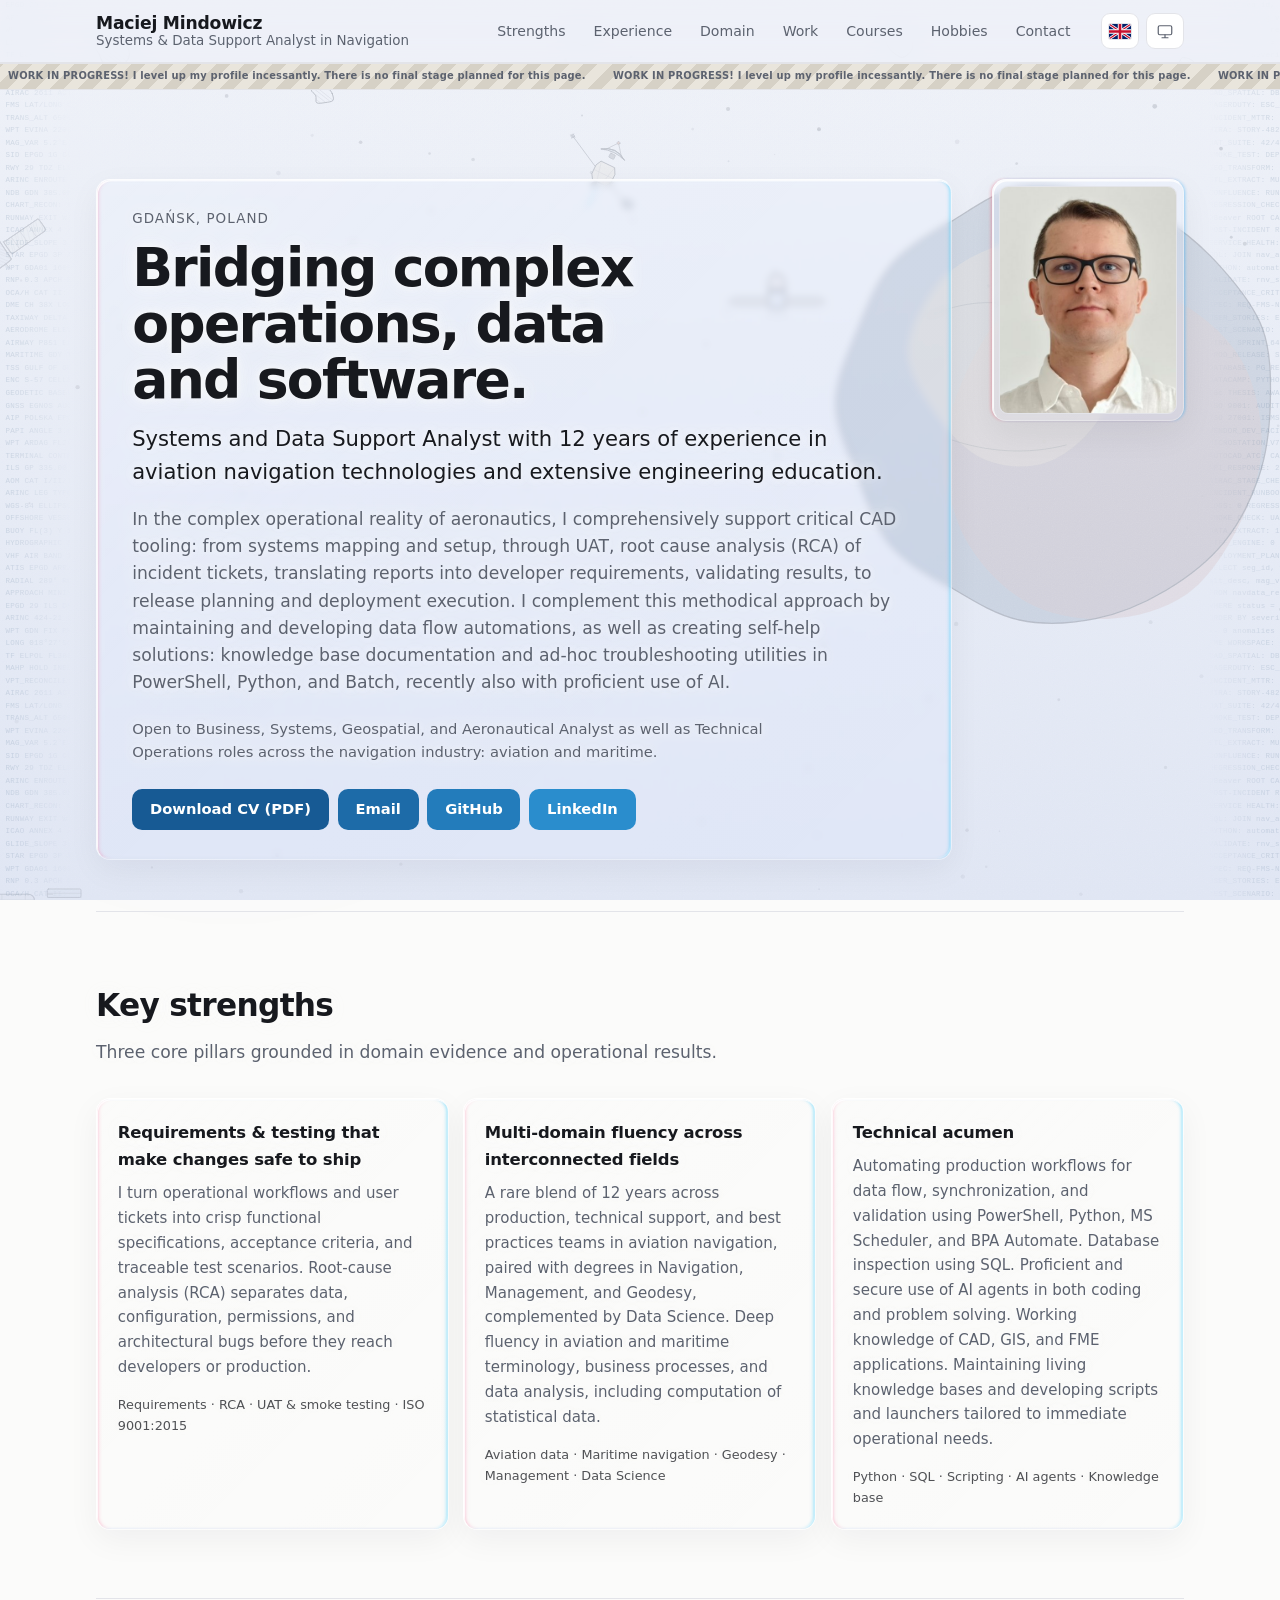
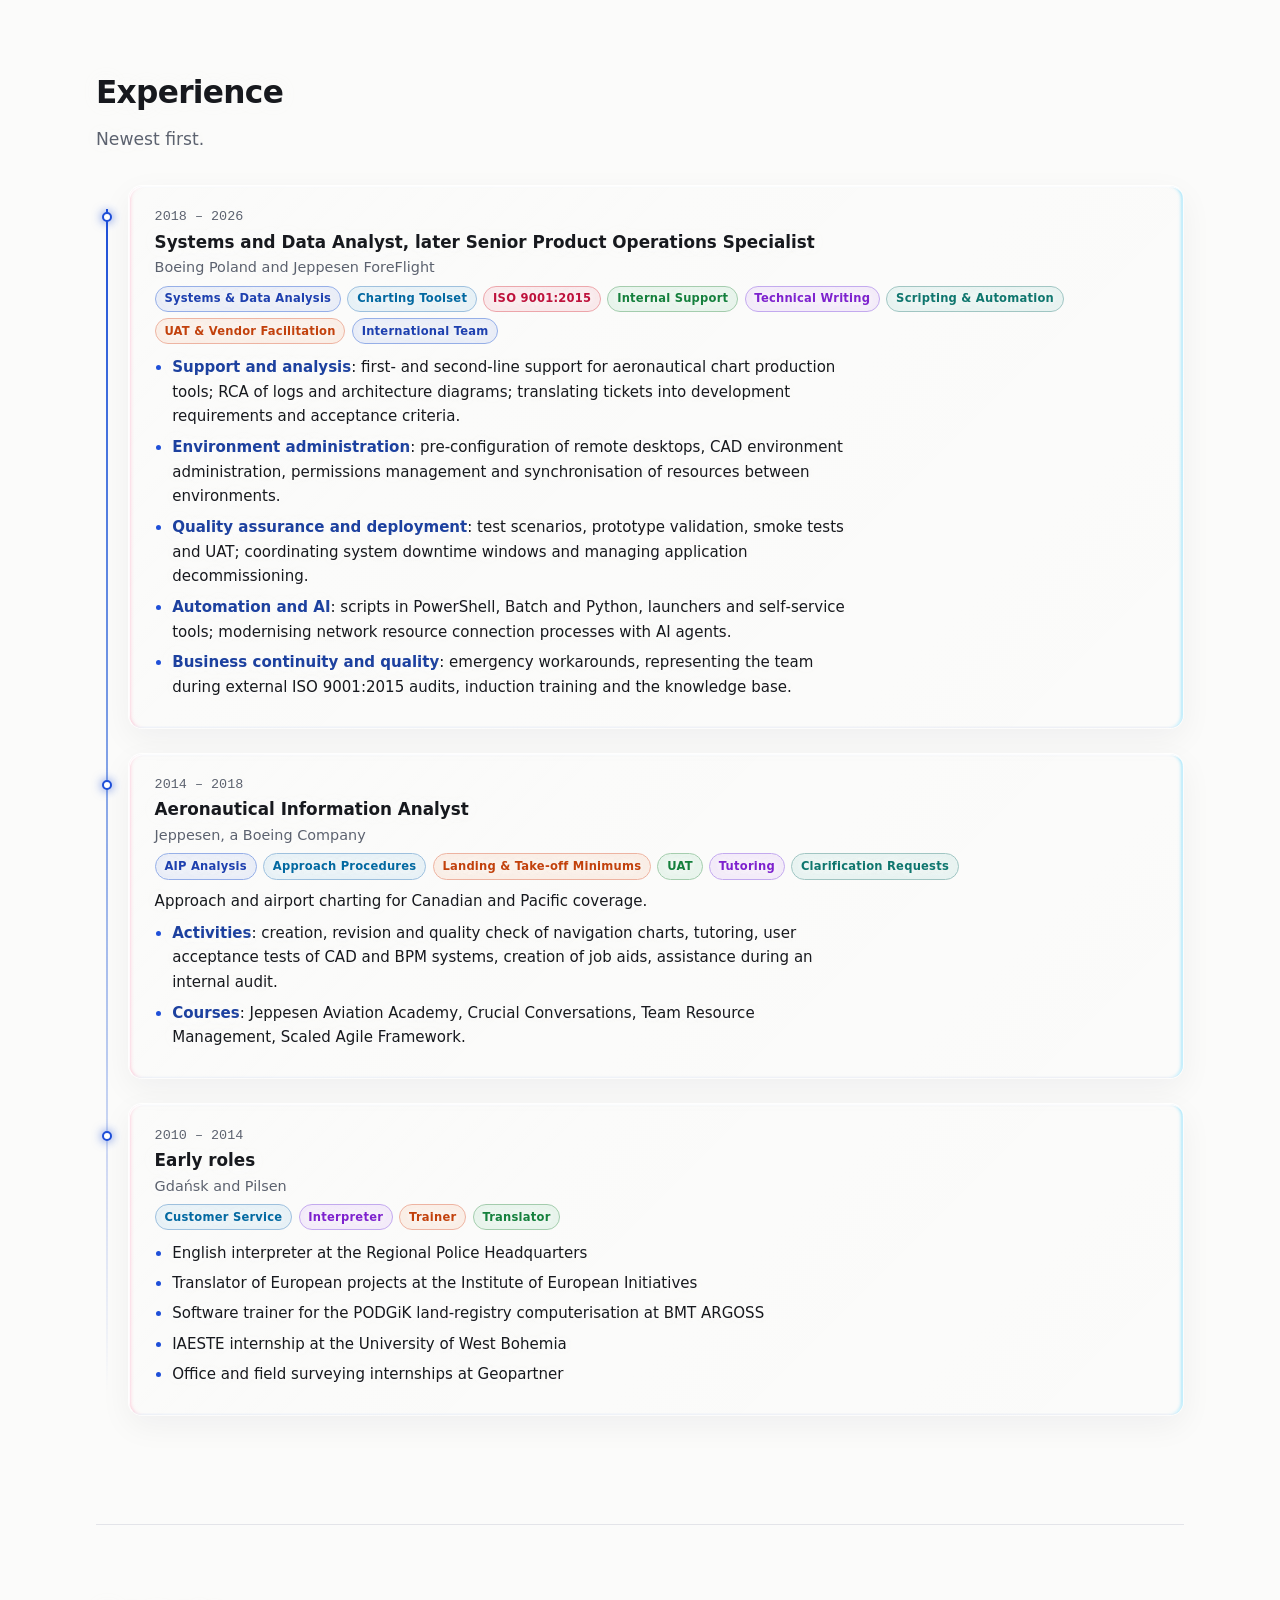
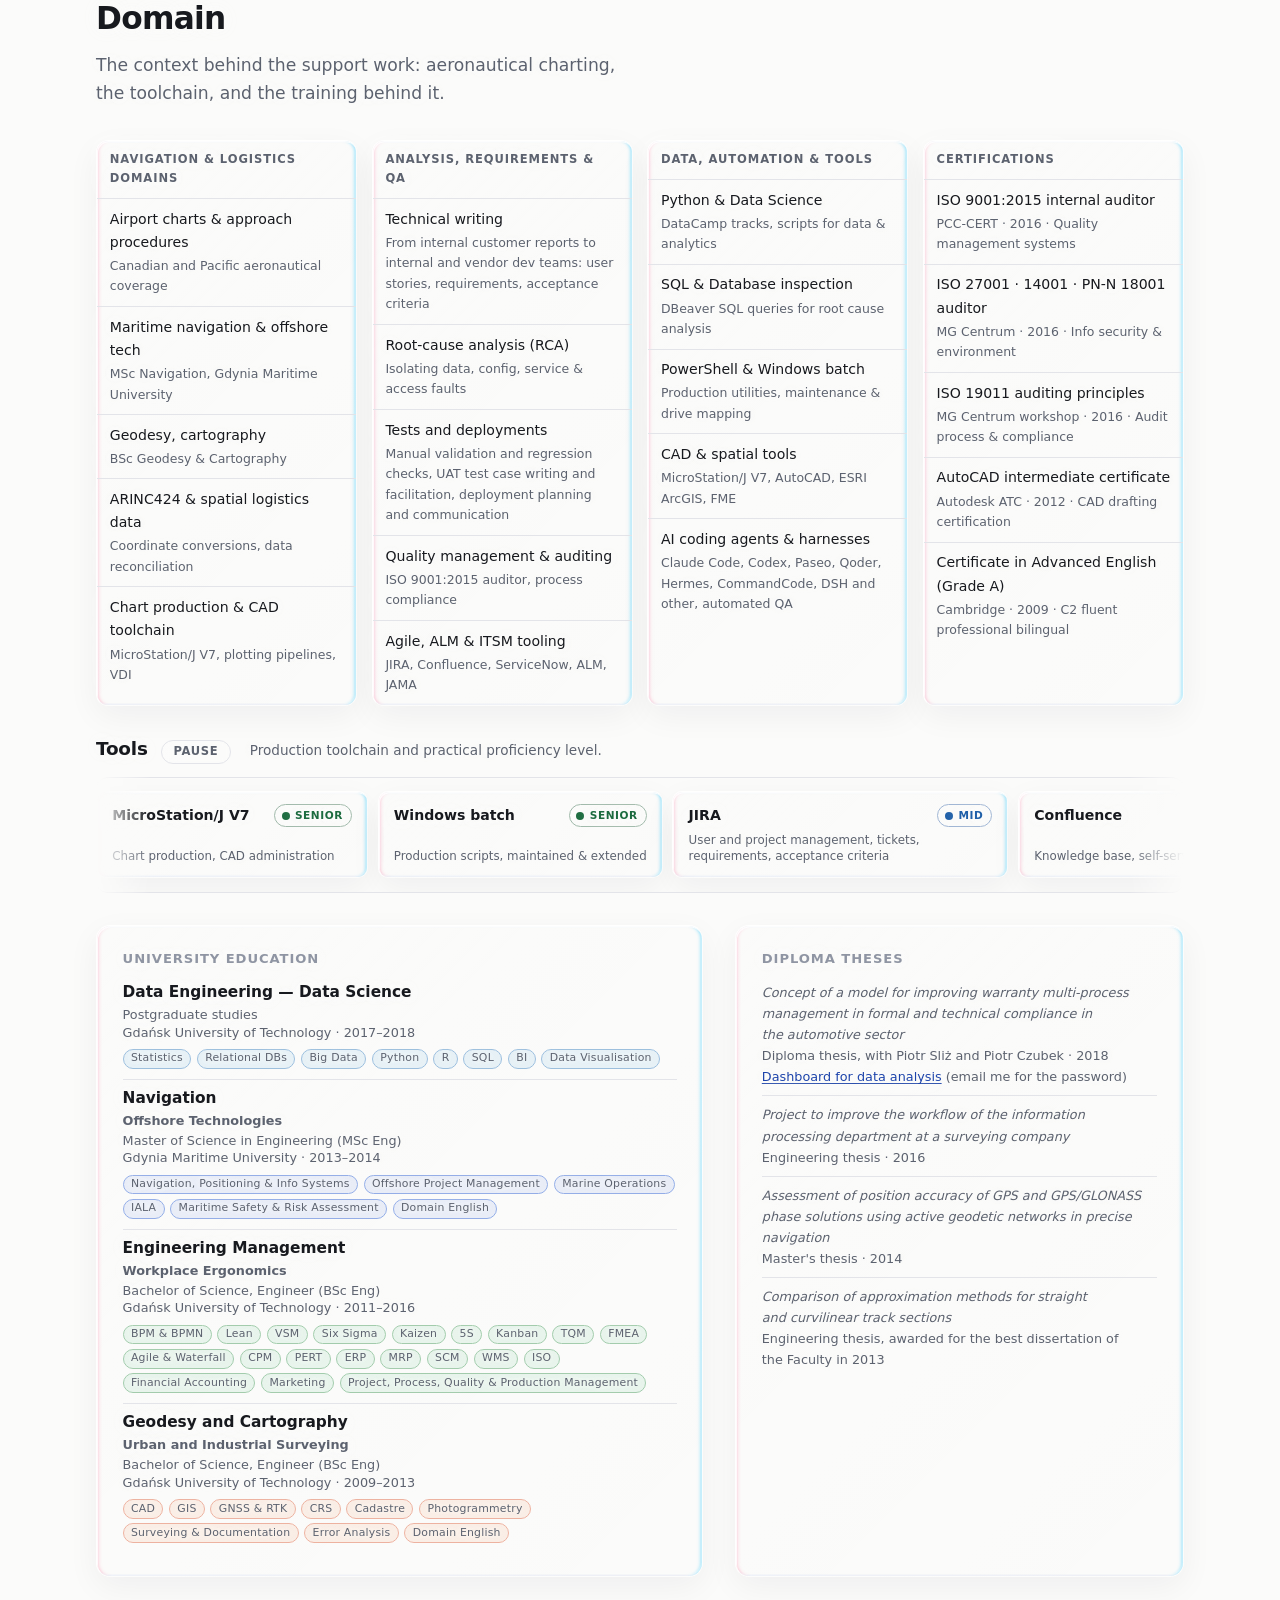
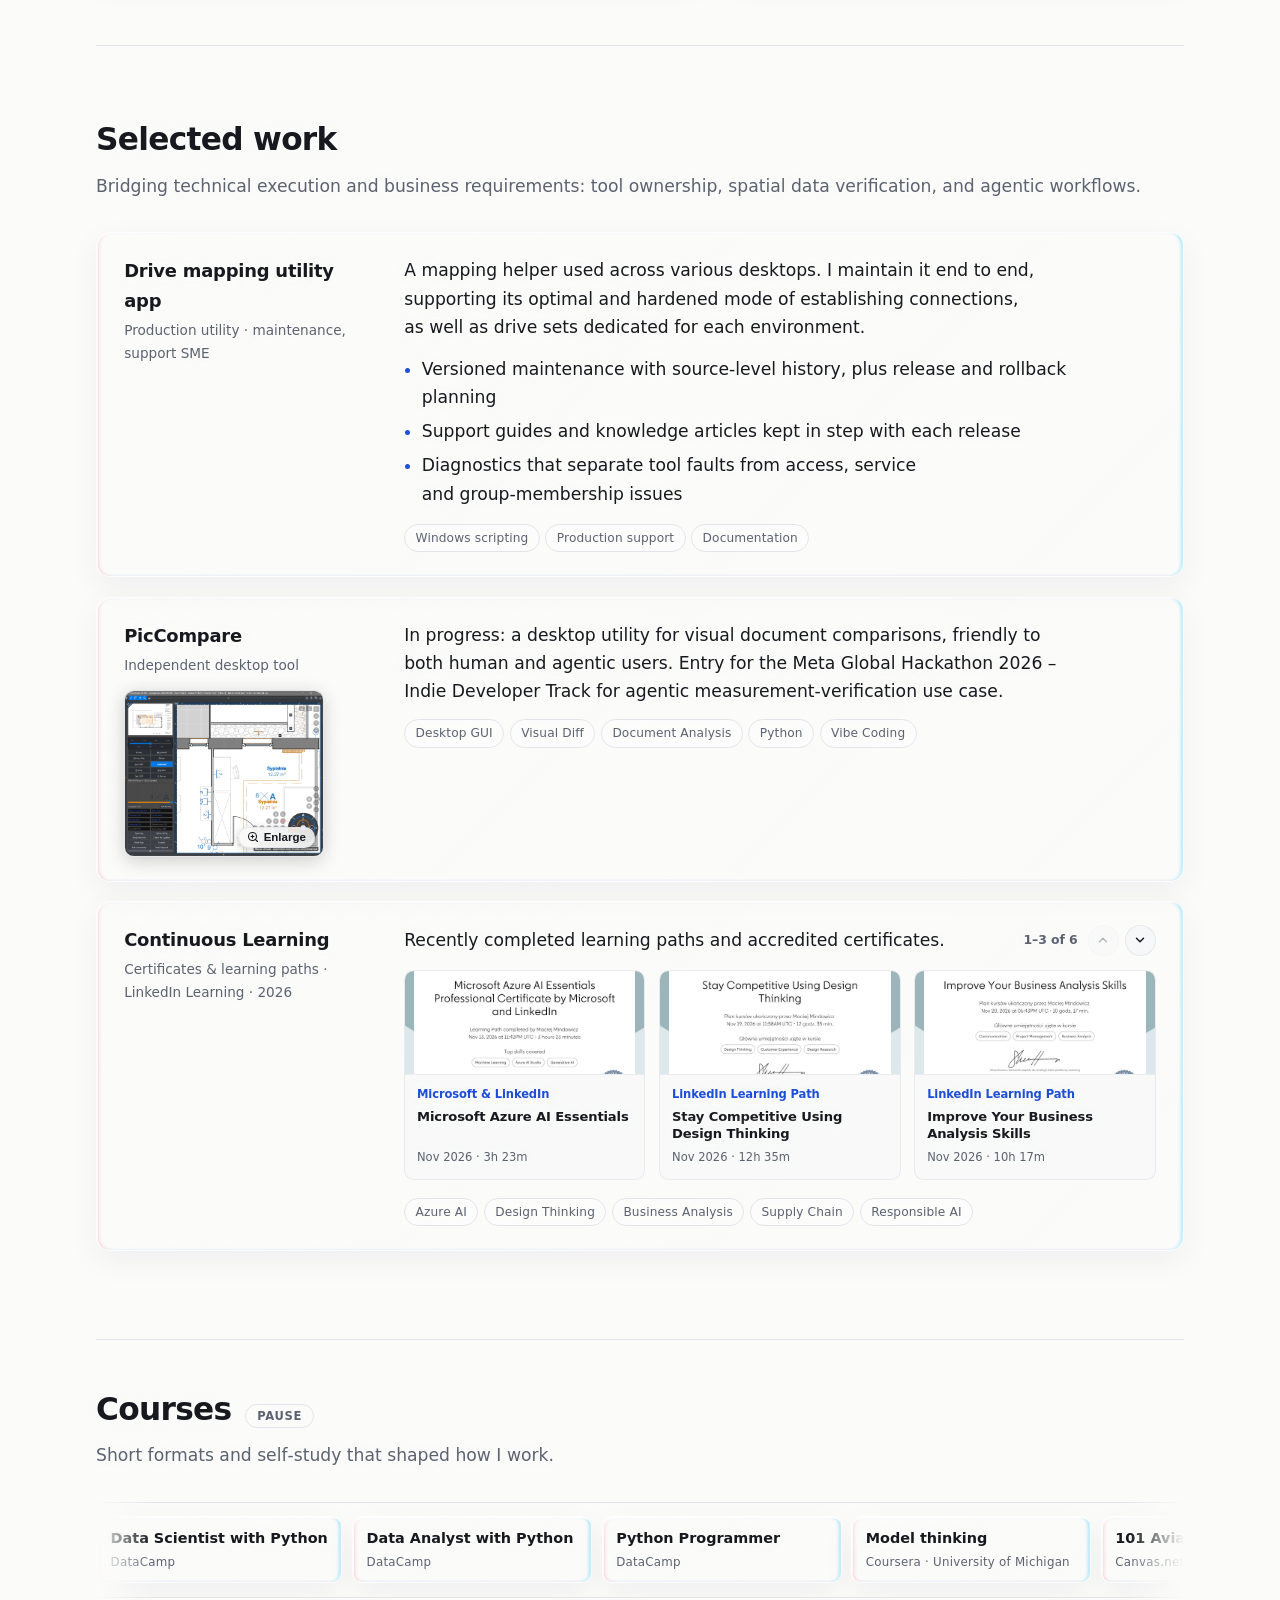
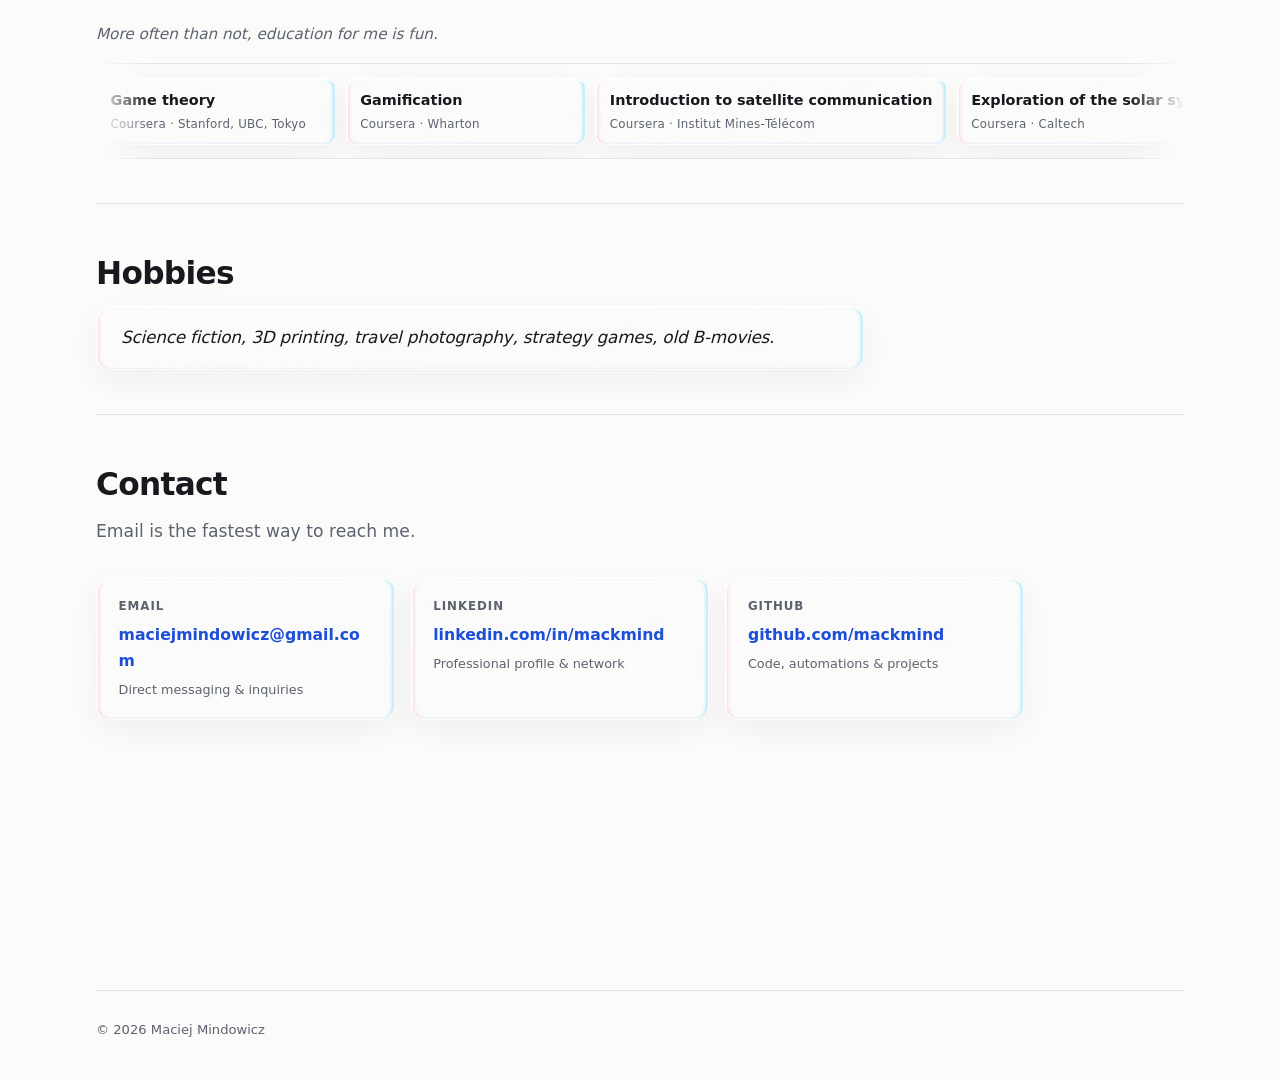
==== commit 04925578: "Update hero note: remove logistics industry mention" ====
--- a/index.html
+++ b/index.html
@@ -14,12 +14,12 @@
 <meta property="og:description" content="Systems and Data Support Analyst with 12 years in aviation navigation technology. CAD tooling support, UAT, RCA, requirements, automations in Python, PowerShell, and AI.">
 <meta property="og:url" content="https://mackmind.github.io/about/">
 <meta name="twitter:card" content="summary">
-<link rel="stylesheet" href="assets/styles.css?v=1795400941">
+<link rel="stylesheet" href="assets/styles.css?v=1795648925">
 <script>
   try { var t = localStorage.getItem('portfolio.theme'); if (t) document.documentElement.dataset.theme = t; } catch (e) {}
   try { var l = localStorage.getItem('portfolio.lang'); if (l) document.documentElement.lang = l; } catch (e) {}
 </script>
-<script src="assets/app.js?v=1795400941" defer></script>
+<script src="assets/app.js?v=1795648925" defer></script>
 <script type="application/ld+json">
 {
   "@context": "https://schema.org",
@@ -39,15 +39,15 @@
 <body>
 <div class="bloom" aria-hidden="true"></div>
 <div class="bg" aria-hidden="true">
-  <img class="bg__layer bg__far" src="assets/panorama-far.svg?v=1795400941" alt="">
-  <img class="bg__layer bg__mid" src="assets/panorama-mid.svg?v=1795400941" alt="">
-  <img class="bg__layer bg__air" src="assets/panorama-air.svg?v=1795400941" alt="">
-  <img class="bg__layer bg__plane" src="assets/panorama-plane.svg?v=1795400941" alt="">
-  <img class="bg__layer bg__low" src="assets/panorama-low.svg?v=1795400941" alt="">
-  <img class="bg__layer bg__near" src="assets/panorama-near.svg?v=1795400941" alt="">
-  <img class="bg__layer bg__ship" src="assets/panorama-ship.svg?v=1795400941" alt="">
-  <img class="bg__layer bg__port" src="assets/panorama-port.svg?v=1795400941" alt="">
-  <img class="bg__layer bg__lamp" src="assets/panorama-lamp.svg?v=1795400941" alt="">
+  <img class="bg__layer bg__far" src="assets/panorama-far.svg?v=1795648925" alt="">
+  <img class="bg__layer bg__mid" src="assets/panorama-mid.svg?v=1795648925" alt="">
+  <img class="bg__layer bg__air" src="assets/panorama-air.svg?v=1795648925" alt="">
+  <img class="bg__layer bg__plane" src="assets/panorama-plane.svg?v=1795648925" alt="">
+  <img class="bg__layer bg__low" src="assets/panorama-low.svg?v=1795648925" alt="">
+  <img class="bg__layer bg__near" src="assets/panorama-near.svg?v=1795648925" alt="">
+  <img class="bg__layer bg__ship" src="assets/panorama-ship.svg?v=1795648925" alt="">
+  <img class="bg__layer bg__port" src="assets/panorama-port.svg?v=1795648925" alt="">
+  <img class="bg__layer bg__lamp" src="assets/panorama-lamp.svg?v=1795648925" alt="">
 </div>
 <!-- Matrix & Telemetry Margin Layer (Modular & Reversible: easily toggleable or removable) -->
 <div class="matrix-telemetry" id="matrix-telemetry" aria-hidden="true">
@@ -318,7 +318,7 @@
           knowledge base documentation and ad-hoc troubleshooting utilities in PowerShell, Python, and Batch, recently also with proficient use of AI.
         </p>
         <p class="hero__note" data-i18n="hero.note">
-          Open to Business, Systems, Geospatial, and Aeronautical Analyst as well as Technical Operations roles across the navigation and logistics industries: aviation and maritime.
+          Open to Business, Systems, Geospatial, and Aeronautical Analyst as well as Technical Operations roles across the navigation industry: aviation and maritime.
         </p>
 
         <div class="actions">
